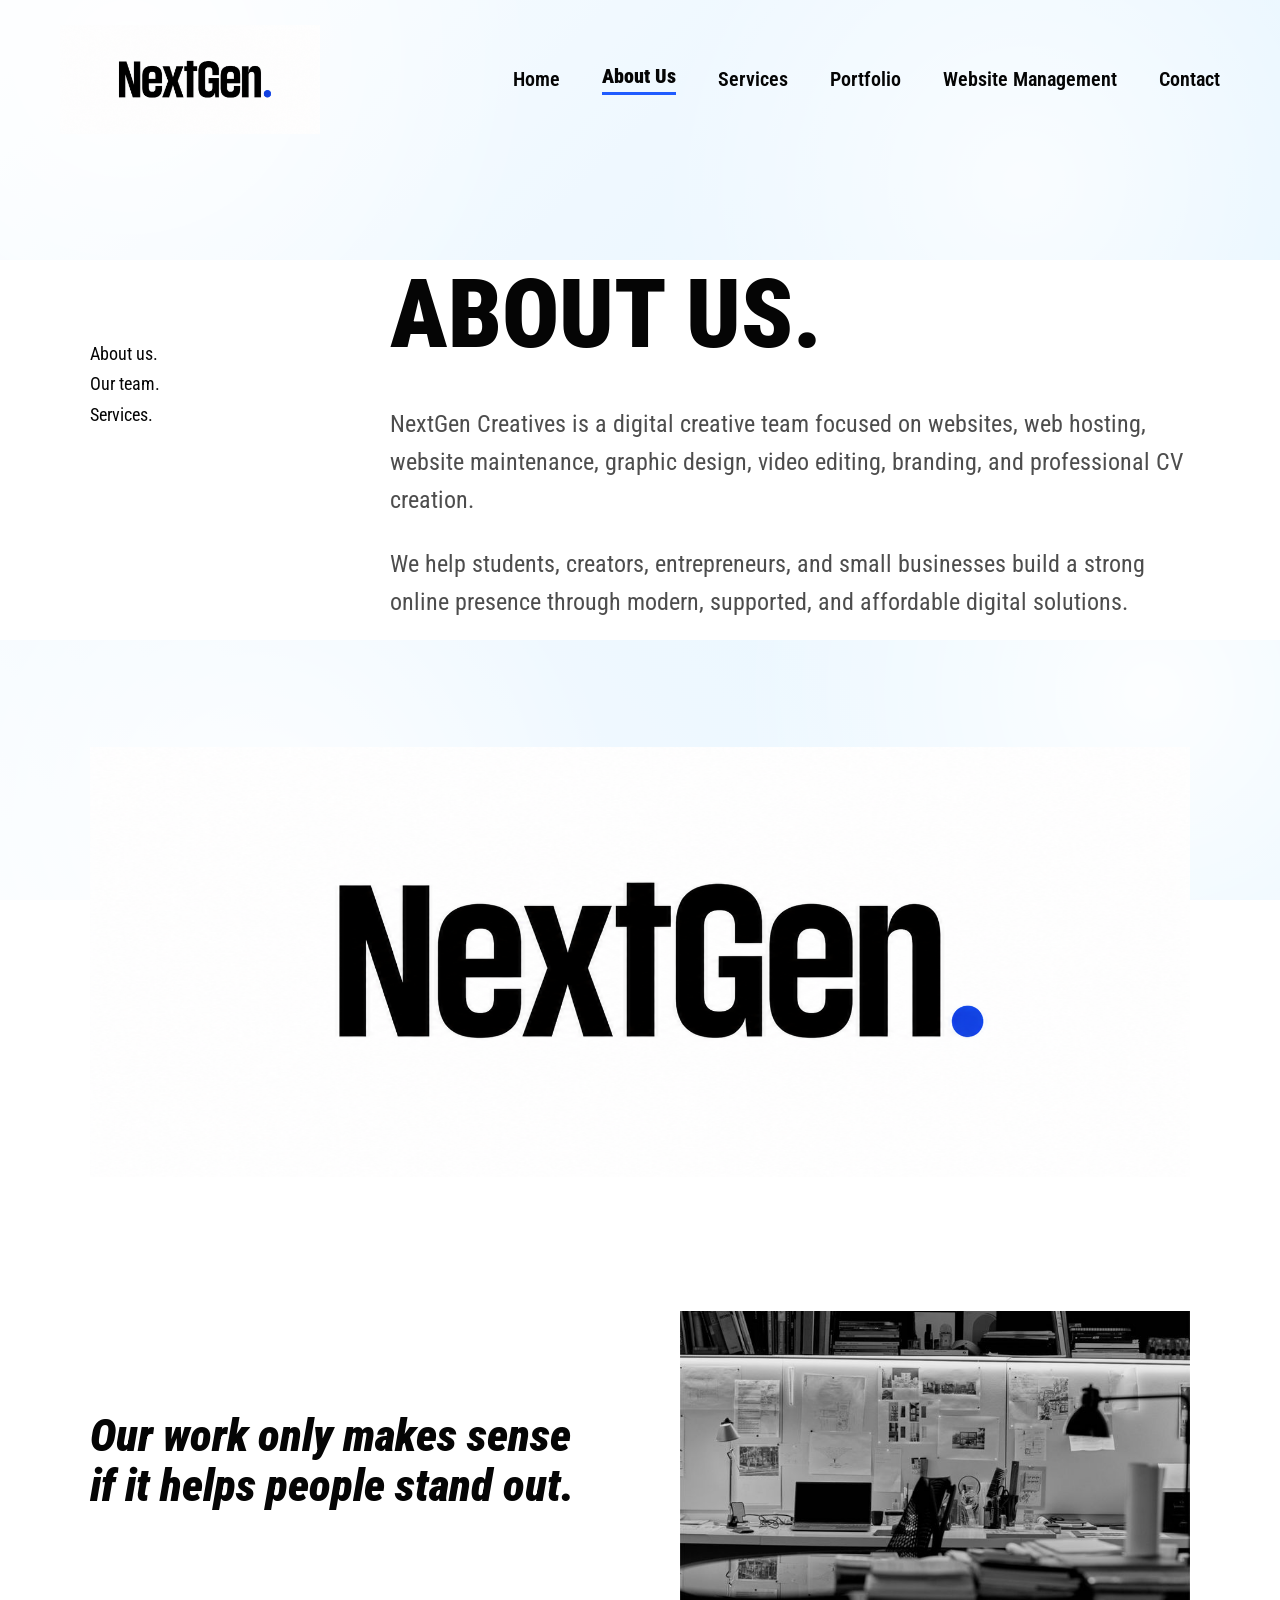
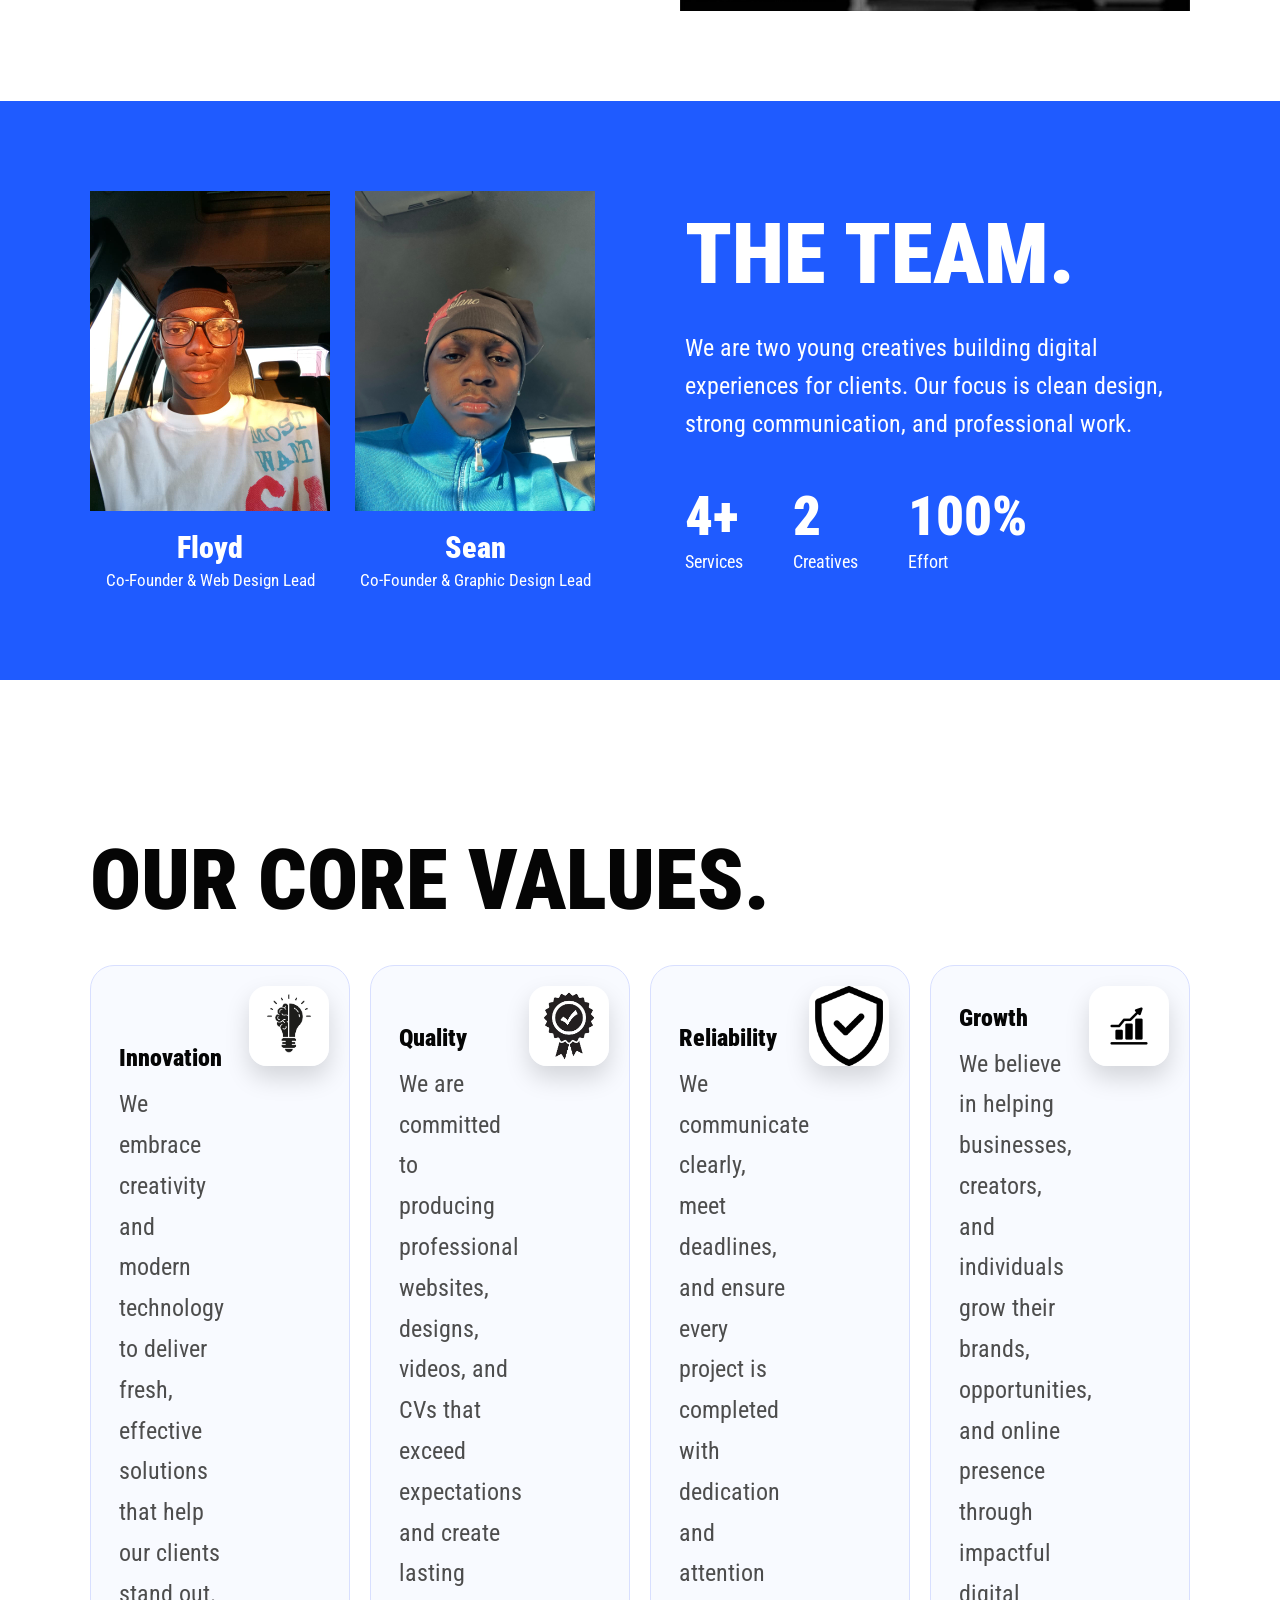
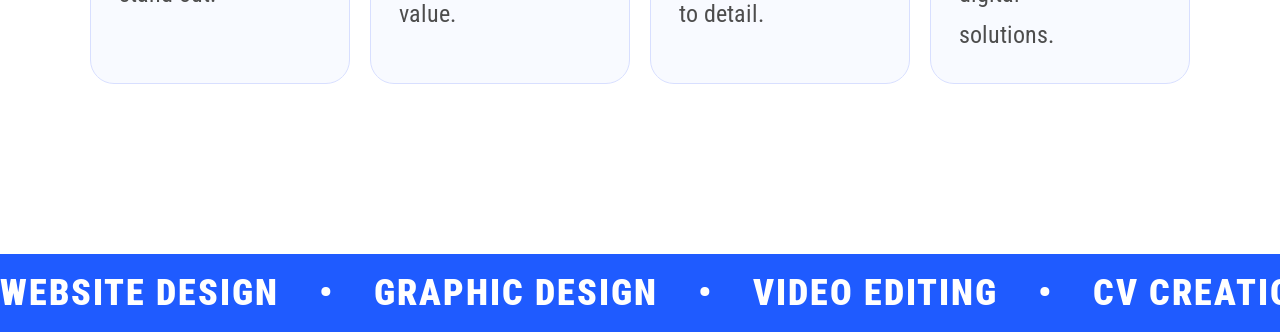
==== About Us.html @ 5a505e47 "chore: dedupe HTML/CSS cleanup" ====
﻿<!DOCTYPE html>
<html lang="en">
<head>
    <title>About Us - NextGen Creatives</title>
    <link rel="stylesheet" href="Style.css">

    <meta charset="UTF-8">
    <meta name="viewport" content="width=device-width, initial-scale=1.0">

    <link rel="preconnect" href="https://fonts.googleapis.com">
    <link rel="preconnect" href="https://fonts.gstatic.com" crossorigin>
    <link href="https://fonts.googleapis.com/css2?family=Roboto+Condensed:wght@100..900&display=swap" rel="stylesheet">
    <!-- Google tag (gtag.js) -->
<script async src="https://www.googletagmanager.com/gtag/js?id=G-ZVE3HM8TDV"></script>
<script>
  window.dataLayer = window.dataLayer || [];
  function gtag(){dataLayer.push(arguments);}
  gtag('js', new Date());

  gtag('config', 'G-ZVE3HM8TDV');
</script>
</head>

<body>

<header>
    <img src="Assets/Gen.png" alt="NextGen Creatives Logo" class="logo">

    <nav>
        <a href="index.html">Home</a>
        <a href="About Us.html" class="active">About Us</a>
        <a href="Services.html">Services</a>
        <a href="Portfolio.html">Portfolio</a>
        <a href="Website Management.html">Website Management</a>
        <a href="Contact Page.html">Contact</a>
    </nav>
</header>

<section class="about-layout">
    <aside class="about-menu">
        <p>About us.</p>
        <p>Our team.</p>
        <p>Services.</p>
    </aside>

    <div class="about-content">
        <h1>ABOUT US.</h1>

        <p>
            NextGen Creatives is a digital creative team focused on websites,
            web hosting, website maintenance, graphic design, video editing,
            branding, and professional CV creation.
        </p>

        <p>
            We help students, creators, entrepreneurs, and small businesses build
            a strong online presence through modern, supported, and affordable digital solutions.
        </p>
    </div>
</section>

<section class="wide-image">
    <img src="Assets/Gen.png" alt="Creative workspace">
</section>

<section class="quote-section">
    <div class="quote">
        <p>Our work only makes sense if it helps people stand out.</p>
    </div>

    <img src="Assets/PICTURE1.jpg" alt="Creative project">
</section>

<section class="team-section-new">
    <div class="team-images-new">
        <div class="member-card">
            <img src="Profile Img/floyd.jpeg" alt="Floyd">
            <h3>Floyd</h3>
            <p>Co-Founder & Web Design Lead</p>
        </div>

        <div class="member-card">
            <img src="Profile Img/sean.jpeg" alt="Sean">
            <h3>Sean</h3>
            <p>Co-Founder & Graphic Design Lead</p>
        </div>
    </div>

    <div class="team-content-new">
        <h2>THE TEAM.</h2>

        <p>
            We are two young creatives building digital experiences for clients.
            Our focus is clean design, strong communication, and professional work.
        </p>

        <div class="stats-new">
            <div>
                <h3>4+</h3>
                <p>Services</p>
            </div>

            <div>
                <h3>2</h3>
                <p>Creatives</p>
            </div>

            <div>
                <h3>100%</h3>
                <p>Effort</p>
            </div>
        </div>
    </div>
</section>

<section class="core-values-section">
    <h3>OUR CORE VALUES.</h3>
    <div class="core-values-grid">
        <div class="core-value-box">
            <img src="Assets/pic1.jpg" alt="Innovation icon">
            <h4>Innovation</h4>
            <p>We embrace creativity and modern technology to deliver fresh, effective solutions that help our clients stand out.</p>
        </div>
        <div class="core-value-box">
            <img src="Assets/pic2.jpg" alt="Quality icon">
            <h4>Quality</h4>
            <p>We are committed to producing professional websites, designs, videos, and CVs that exceed expectations and create lasting value.</p>
        </div>
        <div class="core-value-box">
            <img src="Assets/pic3.jpg" alt="Reliability icon">
            <h4>Reliability</h4>
            <p>We communicate clearly, meet deadlines, and ensure every project is completed with dedication and attention to detail.</p>
        </div>
        <div class="core-value-box">
            <img src="Assets/pic4.jpg" alt="Growth icon">
            <h4>Growth</h4>
            <p>We believe in helping businesses, creators, and individuals grow their brands, opportunities, and online presence through impactful digital solutions.</p>
        </div>
    </div>
</section>

<div class="service-banner">
    <div class="service-track">
        <span>WEBSITE DESIGN</span><span>•</span>
        <span>GRAPHIC DESIGN</span><span>•</span>
        <span>VIDEO EDITING</span><span>•</span>
        <span>CV CREATION</span><span>•</span>
        <span>LOGO DESIGN</span><span>•</span>
        <span>SOCIAL MEDIA POSTS</span><span>•</span>
    </div>
</div>

</body>
</html>
---- Style.css ----
html, body {
    width: 100%;
    overflow-x: hidden;
}

* {
    margin: 0;
    padding: 0;
    box-sizing: border-box;
}

:root {
    --bg: white;
    --text: #050505;
    --accent: #1F5BFF;
    --accent-dark: #1746D6;
    --surface: #F8FAFF;
    --border: #D8DFFF;
    --muted: #4D4D4D;
}

body {
    font-family: "Roboto Condensed", sans-serif;
    background: var(--bg);
    color: var(--text);
    overflow-x: hidden;
    position: relative;
}
    /* Top and bottom decorative backgrounds for all pages.
       Place your images in the Assets/ folder as `bg-top.png` and `bg-bottom.png`.
       These are decorative only; they are disabled on small screens. */

    body::before,
    body::after {
        content: "";
        position: fixed;
        left: 0;
        right: 0;
        height: 260px;
        background-repeat: no-repeat;
        background-position: center;
        background-size: cover;
        pointer-events: none;
        z-index: -1;
        opacity: 0.98;
    }

    /* Use a high-res, free abstract background image hosted by Unsplash for crisp rendering.
       If you prefer a local image, tell me and I'll save it into `Assets/` instead. */
    body::before {
        top: 0;
        background-image: 
            radial-gradient(circle at 10% 20%, rgba(255,255,255,0.9) 0%, rgba(255,255,255,0.0) 35%),
            radial-gradient(circle at 80% 70%, rgba(255,255,255,0.85) 0%, rgba(200,230,255,0.6) 35%),
            linear-gradient(135deg, rgba(245,250,255,1) 0%, rgba(225,240,255,1) 50%, rgba(210,235,255,1) 100%);
        background-size: cover;
        background-blend-mode: screen;
        opacity: 0.98;
    }

    body::after {
        bottom: 0;
        background-image: 
            radial-gradient(circle at 10% 20%, rgba(255,255,255,0.9) 0%, rgba(255,255,255,0.0) 35%),
            radial-gradient(circle at 80% 70%, rgba(255,255,255,0.85) 0%, rgba(200,230,255,0.6) 35%),
            linear-gradient(315deg, rgba(245,250,255,1) 0%, rgba(225,240,255,1) 50%, rgba(210,235,255,1) 100%);
        background-size: cover;
        background-blend-mode: screen;
        transform: scaleX(-1);
        opacity: 0.98;
    }

    @media (max-width: 720px) {
        body::before,
        body::after { display: none; }
    }

header {
    width: 100%;
    padding: 25px 60px;
    display: flex;
    align-items: center;
}

.logo {
    width: 260px;
    cursor: pointer;
    transition: transform 0.3s ease;
}

/* Ensure the header logo has no white background or box styling */
.logo {
    background: transparent !important;
    padding: 0 !important;
    border: none !important;
    box-shadow: none !important;
    display: inline-block;
}

.logo:hover {
    animation: bounce 0.8s ease;
}

@keyframes bounce {
    0% { transform: scale(1.1) translateY(0); }
    30% { transform: scale(1.1) translateY(-10px); }
    50% { transform: scale(1.1) translateY(0); }
    70% { transform: scale(1.1) translateY(-5px); }
    100% { transform: scale(1.1) translateY(0); }
}

nav {
    margin-left: auto;
    display: flex;
    align-items: center;
    gap: 42px;
}

nav a {
    text-decoration: none;
    color: var(--text);
    font-size: 20px;
    font-weight: 600;
    transition: 0.3s ease;
}

nav a:hover {
    color: var(--accent);
    transform: translateY(-4px);
}

nav a.active {
    font-weight: 900;
    border-bottom: 3px solid var(--accent);
    padding-bottom: 4px;
}

.hero {
    text-align: center;
    padding: 55px 40px 40px;
    overflow: hidden;
}

.intro {
    font-size: 58px;
    font-weight: 900;
    text-transform: uppercase;
    letter-spacing: 1px;
    margin-bottom: 30px;
}

.hero-title {
    font-size: 105px;
    font-weight: 900;
    line-height: 0.9;
    margin-top: 30px;
}

.hero-title span {
    display: inline-block;
    color: black;
    cursor: pointer;
    transition: 0.4s ease;
}

.hero-title span:hover {
    color: transparent;
    -webkit-text-stroke: 2px var(--accent);
    transform: translateY(-10px);
}

.hero-text {
    max-width: 900px;
    margin: 25px auto 35px;
    font-size: 26px;
    line-height: 1.5;
    text-align: center;
}

.image-slider {
    width: 100%;
    overflow: hidden;
    margin: 35px 0;
}

.image-track {
    display: flex;
    gap: 25px;
    width: max-content;
    animation: scrollImages 35s linear infinite;
}

.image-track img {
    width: 380px;
    height: 220px;
    object-fit: cover;
    border-radius: 12px;
    flex-shrink: 0;
}

@keyframes scrollImages {
    from { transform: translateX(0); }
    to { transform: translateX(calc(-405px * 5)); }
}

.buttons {
    display: flex;
    justify-content: center;
    gap: 15px;
}

.btn {
    padding: 18px 34px;
    text-decoration: none;
    border: 2px solid var(--accent);
    font-size: 20px;
    font-weight: 700;
    transition: 0.3s ease;
    border-radius: 14px;
}

.btn.black {
    background: var(--accent);
    color: white;
    border-color: var(--accent);
}

.btn.white {
    background: white;
    color: black;
    border-color: var(--accent);
}

.btn:hover {
    transform: translateY(-5px);
}

.page-section {
    max-width: 1200px;
    margin: 0 auto;
    padding: 100px 20px;
}

.page-card {
    border: 1px solid var(--border);
    background: var(--surface);
    padding: 30px;
    border-radius: 18px;
    margin-top: 25px;
    transition: 0.3s ease;
}

.page-card:hover {
    background: var(--accent);
    color: white;
    transform: translateY(-5px);
}

.page-card h2 {
    font-size: 30px;
    margin-bottom: 15px;
}

.page-card p {
    font-size: 18px;
    line-height: 1.6;
}

.care-hero {
    max-width: 1200px;
    margin: 0 auto;
    padding: 100px 40px 40px;
    display: grid;
    grid-template-columns: 1.2fr 0.8fr;
    gap: 40px;
    align-items: center;
}

.care-hero-copy {
    text-align: left;
    max-width: 700px;
}

.hero-small-title {
    font-size: 16px;
    text-transform: uppercase;
    letter-spacing: 0.35em;
    color: var(--accent);
    font-weight: 900;
    margin-bottom: 16px;
}

.care-hero h1 {
    font-size: 68px;
    line-height: 1.05;
    margin-bottom: 28px;
}

.hero-text {
    max-width: 760px;
    font-size: 22px;
    line-height: 1.8;
}

.hero-actions {
    display: flex;
    gap: 22px;
    margin-top: 36px;
}

.care-hero-panel {
    background: linear-gradient(180deg, rgba(31,91,255,0.15), rgba(255,255,255,0.85));
    border: 1px solid rgba(31,91,255,0.2);
    border-radius: 30px;
    padding: 34px;
    box-shadow: 0 30px 80px rgba(31,91,255,0.08);
}

.domain-help-card {
    background: white;
    border-radius: 26px;
    padding: 40px 32px;
    max-width: 460px;
    box-shadow: 0 25px 60px rgba(31,91,255,0.08);
}

.domain-help-label {
    font-size: 14px;
    text-transform: uppercase;
    letter-spacing: 0.35em;
    color: var(--accent);
    font-weight: 900;
    margin-bottom: 16px;
}

.domain-help-card h3 {
    font-size: 28px;
    margin-bottom: 18px;
}

.domain-help-card p {
    font-size: 17px;
    line-height: 1.8;
    margin-bottom: 28px;
    color: var(--muted);
}

.pricing-note {
    margin-top: 28px;
    font-size: 16px;
    color: var(--muted);
    text-align: center;
}

.why-section,
.pricing-section {
    max-width: 1200px;
    margin: 0 auto;
    padding: 60px 40px;
}

.section-intro {
    text-align: center;
    margin-bottom: 40px;
}

.section-label {
    font-size: 18px;
    text-transform: uppercase;
    letter-spacing: 0.35em;
    color: var(--accent);
    font-weight: 900;
    margin-bottom: 18px;
}

.why-grid,
.pricing-grid {
    display: grid;
    grid-template-columns: repeat(3, minmax(0, 1fr));
    gap: 24px;
}

.why-card,
.plan-card {
    background: white;
    border: 1px solid rgba(31,91,255,0.14);
    border-radius: 28px;
    padding: 32px;
    box-shadow: 0 20px 50px rgba(31,91,255,0.06);
    transition: border-color 0.3s ease, transform 0.3s ease;
}

.why-card:hover,
.plan-card:hover,
.page-card:hover {
    border-color: var(--accent);
    transform: translateY(-8px);
}

.why-card h3,
.plan-card h3 {
    font-size: 26px;
    margin-bottom: 16px;
}

.why-icon {
    font-size: 40px;
    margin-bottom: 18px;
}

.why-card p,
.plan-card p,
.plan-card li {
    font-size: 17px;
    line-height: 1.8;
}

.plan-price {
    font-size: 42px;
    font-weight: 900;
    margin: 24px 0;
    color: var(--accent);
}

.plan-card ul {
    list-style: none;
    display: grid;
    gap: 12px;
    margin-bottom: 24px;
}

.plan-card li {
    position: relative;
    padding-left: 26px;
}

.plan-card li::before {
    content: '✔';
    position: absolute;
    left: 0;
    top: 0;
    color: var(--accent);
}

.plan-featured {
    background: linear-gradient(180deg, #1f5bff, #2a76ff);
    color: white;
    border-color: transparent;
    transform: translateY(-10px);
    min-height: 540px;
}

.plan-featured .plan-badge {
    display: inline-block;
    background: rgba(255,255,255,0.12);
    padding: 8px 16px;
    border-radius: 999px;
    font-size: 14px;
    margin-bottom: 18px;
    text-transform: uppercase;
    letter-spacing: 0.2em;
}

.plan-featured .plan-price {
    color: white;
}

.plan-featured .btn {
    background: white;
    color: #1f5bff;
    border-color: white;
}

.cta-card {
    text-align: center;
    padding: 32px 28px;
    background: linear-gradient(180deg, rgba(31,91,255,0.12), rgba(255,255,255,0.98));
    border: 1px solid rgba(31,91,255,0.18);
    border-radius: 28px;
}

.included-grid {
    display: grid;
    grid-template-columns: repeat(3, 1fr);
    gap: 24px;
    margin-top: 16px;
}

.included-card {
    background: white;
    border: 1px solid rgba(31,91,255,0.08);
    border-radius: 18px;
    padding: 28px;
    text-align: left;
    box-shadow: 0 18px 40px rgba(31,91,255,0.04);
}

.included-card h3 {
    font-size: 20px;
    margin-bottom: 10px;
    color: var(--accent-dark);
}

.perfect-for {
    text-align: left;
    margin-top: 16px;
}

.perfect-for ul {
    display: flex;
    gap: 18px;
    flex-wrap: wrap;
    list-style: none;
    padding: 0;
    margin: 12px 0 0 0;
}

.perfect-for li {
    background: #fff;
    border: 1px solid rgba(31,91,255,0.06);
    padding: 10px 14px;
    border-radius: 12px;
    font-weight: 700;
}

.testimonials-section {
    max-width: 1200px;
    margin: 0 auto;
    padding: 100px 20px;
}

.testimonial-card {
    background: white;
    border: 1px solid rgba(31,91,255,0.14);
    border-radius: 28px;
    padding: 40px 36px;
    text-align: center;
    box-shadow: 0 20px 60px rgba(31,91,255,0.08);
}

.testimonial-stars {
    font-size: 26px;
    margin: 18px 0;
}

.testimonial-quote {
    font-size: 20px;
    line-height: 1.8;
    color: var(--muted);
    margin-bottom: 18px;
}

.testimonial-author {
    font-size: 17px;
    font-weight: 700;
}

.final-cta-banner {
    max-width: 1200px;
    margin: 0 auto;
    padding: 60px 40px;
    background: var(--accent);
    border-radius: 32px;
    display: flex;
    align-items: center;
    justify-content: space-between;
    gap: 30px;
    color: white;
    margin-top: 40px;
}

.final-cta-banner h2 {
    font-size: 38px;
    margin-bottom: 16px;
}

.final-cta-banner p {
    font-size: 18px;
    line-height: 1.8;
    max-width: 700px;
}

.final-cta-banner .btn.black {
    background: white;
    color: var(--accent);
    border-color: white;
}

.final-cta-banner .btn.black:hover {
    background: white;
    opacity: 0.95;
}

.cta-card h2 {
    font-size: 34px;
    margin-bottom: 18px;
}

.cta-card p {
    font-size: 18px;
    color: var(--muted);
    line-height: 1.8;
    margin-bottom: 24px;
}

.cta-card .btn {
    padding: 16px 36px;
}

@media (max-width: 1000px) {
    .care-hero {
        grid-template-columns: 1fr;
        padding: 60px 24px 40px;
    }

    .care-hero h1 {
        font-size: 58px;
    }

    .why-grid,
    .pricing-grid {
        grid-template-columns: 1fr;
    }

    .page-section,
    .why-section,
    .pricing-section {
        padding: 40px 24px;
    }
}

@media (max-width: 640px) {
    .hero-actions {
        flex-direction: column;
        align-items: stretch;
    }

    .domain-search {
        flex-direction: column;
    }

    .domain-search button,
    .domain-search input {
        width: 100%;
    }
}

.about-layout {
    display: grid;
    grid-template-columns: 180px 1fr;
    gap: 120px;
    padding: 100px 90px 60px;
}

.about-menu {
    font-size: 18px;
    line-height: 1.7;
    padding-top: 80px;
}

.about-content h1 {
    font-size: 95px;
    font-weight: 900;
    margin-bottom: 35px;
}

.about-content p {
    max-width: 900px;
    font-size: 24px;
    line-height: 1.6;
    color: var(--muted);
    margin-bottom: 25px;
}

.wide-image {
    padding: 40px 90px;
}

.wide-image img {
    width: 100%;
    height: 430px;
    object-fit: cover;
}

.quote-section {
    display: grid;
    grid-template-columns: 1fr 1fr;
    gap: 80px;
    align-items: center;
    padding: 90px;
}

.quote p {
    font-size: 45px;
    font-weight: 900;
    line-height: 1.1;
    font-style: italic;
}

.quote-section img {
    width: 100%;
    height: 300px;
    object-fit: cover;
}

.team-section-new {
    display: grid;
    grid-template-columns: 1fr 1fr;
    gap: 90px;
    padding: 90px;
    align-items: center;
    background: var(--accent);
    color: white;
}

.team-images-new {
    display: grid;
    grid-template-columns: 1fr 1fr;
    gap: 25px;
}

.member-card {
    text-align: center;
}

.member-card img,
.team-placeholder {
    width: 100%;
    height: 320px;
    object-fit: cover;
    background: var(--surface);
}

.team-placeholder {
    display: flex;
    align-items: center;
    justify-content: center;
    background: var(--accent);
    color: white;
    font-size: 90px;
    font-weight: 900;
}

.member-card h3 {
    margin-top: 15px;
    font-size: 30px;
    font-weight: 900;
    color: white;
}

.member-card p {
    font-size: 17px;
    color: white;
    margin-top: 5px;
}

.team-content-new h2 {
    font-size: 85px;
    font-weight: 900;
    margin-bottom: 25px;
}

.team-content-new p {
    font-size: 24px;
    line-height: 1.6;
    color: white;
}

.stats-new {
    display: flex;
    gap: 50px;
    margin-top: 40px;
}

.stats-new h3 {
    font-size: 55px;
    font-weight: 900;
    color: white;
}

.stats-new p {
    font-size: 18px;
    color: white;
}

.core-values-section {
    padding: 90px;
    margin-top: 60px;
}

.core-values-section h3 {
    font-size: 85px;
    font-weight: 900;
    margin-bottom: 35px;
}

.core-values-grid {
    display: grid;
    grid-template-columns: repeat(4, minmax(0, 1fr));
    gap: 20px;
}

.core-value-box {
    position: relative;
    background: var(--surface);
    border: 1px solid var(--border);
    border-radius: 24px;
    padding: 38px 120px 28px 28px;
    min-height: 260px;
    display: flex;
    flex-direction: column;
    justify-content: center;
    overflow: hidden;
    transition: transform 0.3s ease, box-shadow 0.3s ease, border-color 0.3s ease;
}

.core-value-box:hover {
    transform: translateY(-10px) scale(1.02);
    box-shadow: 0 25px 50px rgba(0,0,0,0.15);
    border-color: var(--accent);
}

.core-value-box img {
    position: absolute;
    top: 20px;
    right: 20px;
    width: 80px;
    height: 80px;
    object-fit: cover;
    border-radius: 18px;
    box-shadow: 0 12px 24px rgba(0,0,0,0.15);
}

.core-value-box h4 {
    font-size: 24px;
    margin-bottom: 12px;
    font-weight: 900;
}

.core-value-box p {
    font-size: 24px;
    line-height: 1.7;
    color: var(--muted);
}

.app-logos {
    padding: 40px 0 60px;
    overflow: hidden;
}

.logo-slider {
    width: 100%;
    overflow: hidden;
}

.slider-track {
    display: flex;
    gap: 25px;
    width: max-content;
    animation: appScroll 30s linear infinite;
}

.slider-track img {
    width: 120px;
    height: 120px;
    object-fit: contain;
    background: transparent;
    border: none;
    box-shadow: none;
    border-radius: 0;
    transition: transform 0.3s ease;
}

.slider-track img:hover {
    transform: scale(1.1);
}

@keyframes appScroll {
    from { transform: translateX(0); }
    to { transform: translateX(-50%); }
}

.services-alternate {
    max-width: 1200px;
    margin: 0 auto;
    padding: 60px;
}

.service-item {
    margin-bottom: 80px;
}

.service-inner {
    display: grid;
    grid-template-columns: 420px 1fr;
    gap: 45px;
    align-items: center;
}

.service-item.right .service-inner {
    grid-template-columns: 1fr 420px;
}

.service-copy {
    background: var(--surface);
    border-radius: 28px;
    padding: 35px;
}

.service-copy h2 {
    font-size: 42px;
    font-weight: 900;
    margin-bottom: 18px;
}

.service-copy p {
    font-size: 20px;
    line-height: 1.7;
    color: var(--muted);
}

.service-list {
    margin: 20px 0 0 25px;
}

.service-list li {
    font-size: 18px;
    line-height: 1.7;
}

.service-image {
    overflow: hidden;
    border-radius: 30px;
}

.service-image img {
    width: 100%;
    height: 420px;
    object-fit: cover;
    display: block;
}

.portfolio-showcase {
    width: 94%;
    max-width: 1600px;
    margin: 0 auto;
    padding: 60px 0;
}

.portfolio-item {
    display: grid;
    grid-template-columns: 68% 32%;
    gap: 55px;
    align-items: flex-start;
    margin-bottom: 110px;
}

.portfolio-item.reverse {
    grid-template-columns: 32% 68%;
}

.portfolio-media video,
.portfolio-media img {
    width: 100%;
    display: block;
    object-fit: cover;
}

.portfolio-media video {
    aspect-ratio: 16 / 9;
}

.portfolio-media img {
    height: 420px;
}

.portfolio-copy h2 {
    font-size: 50px;
    font-weight: 900;
    line-height: 1;
    margin-bottom: 26px;
}

.portfolio-copy p {
    font-size: 22px;
    line-height: 1.7;
    color: var(--text);
    margin-bottom: 26px;
}

.portfolio-copy ul {
    margin-left: 24px;
}

.portfolio-copy li {
    font-size: 21px;
    line-height: 1.6;
    margin-bottom: 8px;
}

.cv-holder {
    display: flex;
    justify-content: center;
}

.cv-a4 {
    width: auto !important;
    height: 700px !important;
    aspect-ratio: 1 / 1.414;
    object-fit: contain !important;
    box-shadow: 0 20px 45px rgba(0,0,0,0.12);
    background: white;
}

.contact-grid {
    display: grid;
    grid-template-columns: 1fr 1fr;
    gap: 35px;
}

.contact-panel,
.contact-form {
    background: var(--surface);
    border: 1px solid var(--border);
    border-radius: 24px;
    padding: 35px;
}

.contact-panel h2,
.contact-form h2 {
    font-size: 32px;
    margin-bottom: 22px;
}

.contact-panel p {
    font-size: 18px;
    line-height: 1.8;
    color: var(--muted);
}

.form-group {
    display: flex;
    flex-direction: column;
    gap: 10px;
    margin-bottom: 22px;
}

.form-group label {
    font-size: 16px;
    font-weight: 700;
}

.form-control {
    width: 100%;
    padding: 16px 18px;
    border: 1px solid var(--border);
    border-radius: 14px;
    font-size: 16px;
}

.submit-btn {
    background: var(--accent);
    color: white;
    border: none;
    border-radius: 14px;
    padding: 18px 28px;
    font-size: 18px;
    font-weight: 700;
    cursor: pointer;
}

#form-status {
    margin-top: 15px;
    font-size: 17px;
    font-weight: 700;
}

.service-banner {
    width: 100%;
    background: var(--accent);
    overflow: hidden;
    margin-top: 80px;
    padding: 18px 0;
}

.service-track {
    display: flex;
    width: max-content;
    gap: 40px;
    animation: serviceScroll 20s linear infinite;
}

.service-track span {
    color: white;
    font-size: 36px;
    font-weight: 900;
    letter-spacing: 2px;
    white-space: nowrap;
}

.care-plans-section {
    max-width: 1200px;
    margin: 80px auto 40px;
    padding: 60px 40px;
    background: linear-gradient(180deg, rgba(31,91,255,0.08) 0%, rgba(248,250,255,0.95) 100%);
    border: 1px solid rgba(31,91,255,0.18);
    border-radius: 36px;
}

.care-plans-intro {
    text-align: center;
    margin-bottom: 45px;
}

.care-plans-intro .section-label {
    text-transform: uppercase;
    letter-spacing: 0.25em;
    color: var(--accent-dark);
    font-weight: 900;
    margin-bottom: 14px;
    display: inline-block;
}

.care-plans-intro h2 {
    font-size: 56px;
    font-weight: 900;
    line-height: 1.05;
    margin-bottom: 18px;
}

.care-plans-intro .section-copy {
    max-width: 820px;
    margin: 0 auto;
    font-size: 20px;
    line-height: 1.75;
    color: var(--muted);
}

.hosting-grid {
    display: grid;
    grid-template-columns: repeat(3, minmax(0, 1fr));
    gap: 24px;
    margin-bottom: 40px;
}

.hosting-card {
    position: relative;
    background: white;
    border: 1px solid rgba(31,91,255,0.15);
    border-radius: 28px;
    padding: 38px 30px 32px;
    box-shadow: 0 22px 60px rgba(31,91,255,0.08);
    transition: transform 0.3s ease, box-shadow 0.3s ease, border-color 0.3s ease;
}

.hosting-card:hover {
    transform: translateY(-8px);
    box-shadow: 0 32px 70px rgba(31,91,255,0.12);
    border-color: rgba(31,91,255,0.35);
}

.card-ribbon {
    position: absolute;
    top: 20px;
    right: -2px;
    background: var(--accent-dark);
    color: white;
    padding: 10px 20px;
    border-radius: 0 0 0 16px;
    font-size: 14px;
    font-weight: 700;
    letter-spacing: 0.5px;
}

.hosting-card h3 {
    font-size: 36px;
    font-weight: 900;
    margin-bottom: 12px;
}

.plan-price {
    font-size: 38px;
    font-weight: 900;
    color: var(--accent);
    margin-bottom: 18px;
}

.plan-copy {
    font-size: 18px;
    line-height: 1.8;
    color: var(--muted);
    margin-bottom: 24px;
}

.hosting-card ul {
    list-style: none;
    display: grid;
    gap: 14px;
    margin-bottom: 28px;
}

.hosting-card li {
    font-size: 17px;
    line-height: 1.7;
    color: var(--text);
}

.hosting-card li::before {
    content: '✔';
    color: var(--accent);
    margin-right: 10px;
}

.care-addons {
    text-align: center;
    padding: 30px 24px;
    border-radius: 24px;
    background: rgba(31,91,255,0.05);
    border: 1px solid rgba(31,91,255,0.12);
}

.care-addons h4 {
    font-size: 30px;
    font-weight: 900;
    margin-bottom: 18px;
}

.cta-card {
    text-align: center;
    padding: 32px 28px;
    background: linear-gradient(180deg, rgba(31,91,255,0.1), rgba(255,255,255,0.96));
    border: 1px solid rgba(31,91,255,0.18);
    border-radius: 28px;
}

.cta-card h2 {
    font-size: 32px;
    margin-bottom: 18px;
}

.cta-card p {
    font-size: 18px;
    color: var(--muted);
    line-height: 1.8;
    margin-bottom: 24px;
}

.cta-card .btn {
    padding: 16px 36px;
}

.care-addons p {
    font-size: 18px;
    color: var(--muted);
    line-height: 1.8;
    margin-bottom: 22px;
}

.care-plan-cta {
    display: inline-block;
    margin-top: 0;
    padding: 16px 32px;
    border-radius: 14px;
}

.business-card {
    background: linear-gradient(180deg, rgba(31,91,255,0.12), rgba(255,255,255,0.98));
    border-color: rgba(31,91,255,0.28);
}

.premium-card {
    background: linear-gradient(180deg, rgba(31,91,255,0.18), rgba(248,250,255,1));
    border-color: rgba(31,91,255,0.32);
}

/* Comparison Table Styles */
.comparison-table-section {
    max-width: 1000px;
    margin: 60px auto 40px;
    padding: 40px;
}

.comparison-table-section h3 {
    font-size: 32px;
    font-weight: 900;
    margin-bottom: 32px;
    text-align: center;
}

.comparison-table {
    width: 100%;
    border-collapse: collapse;
    background: white;
    border: 1px solid rgba(31,91,255,0.15);
    border-radius: 16px;
    overflow: hidden;
    box-shadow: 0 10px 30px rgba(31,91,255,0.08);
}

.comparison-table thead {
    background: linear-gradient(90deg, rgba(31,91,255,0.08), rgba(31,91,255,0.05));
    border-bottom: 2px solid rgba(31,91,255,0.15);
}

.comparison-table th {
    padding: 20px 24px;
    text-align: left;
    font-size: 18px;
    font-weight: 900;
    color: var(--accent-dark);
}

.comparison-table td {
    padding: 18px 24px;
    border-bottom: 1px solid rgba(31,91,255,0.1);
    font-size: 16px;
}

.comparison-table tbody tr:last-child td {
    border-bottom: none;
}

.comparison-table tbody tr:hover {
    background: rgba(31,91,255,0.03);
}

/* Trust Section Styles */
.trust-section {
    max-width: 1200px;
    margin: 80px auto 0;
    padding: 60px 40px;
}

.trust-section .section-intro {
    margin-bottom: 50px;
}

.trust-grid {
    display: grid;
    grid-template-columns: repeat(auto-fit, minmax(280px, 1fr));
    gap: 28px;
}

.trust-card {
    background: var(--surface);
    border: 1px solid rgba(31,91,255,0.12);
    border-radius: 20px;
    padding: 32px 28px;
    transition: transform 0.3s ease, box-shadow 0.3s ease, border-color 0.3s ease;
}

.trust-card:hover {
    transform: translateY(-8px);
    box-shadow: 0 20px 50px rgba(31,91,255,0.1);
    border-color: rgba(31,91,255,0.25);
}

.trust-card h3 {
    font-size: 20px;
    font-weight: 900;
    margin-bottom: 14px;
    color: var(--text);
}

.trust-card p {
    font-size: 16px;
    line-height: 1.7;
    color: var(--muted);
}

/* CTA Buttons Container */
.final-cta-banner .cta-buttons {
    display: flex;
    gap: 16px;
    align-items: center;
}

.final-cta-banner .cta-buttons .btn {
    padding: 16px 32px;
    font-size: 16px;
}

@media (max-width: 768px) {
    .hero,
    .page-section,
    .pricing-section,
    .included-section,
    .cta-section {
        width: 100%;
        max-width: 100%;
        overflow-x: hidden;
        padding-left: 20px;
        padding-right: 20px;
    }

    .pricing-cards,
    .included-grid,
    .perfect-grid {
        display: flex;
        flex-direction: column;
        width: 100%;
    }

    .pricing-card,
    .included-card,
    .perfect-card {
        width: 100%;
        max-width: 100%;
    }

    img {
        max-width: 100%;
        height: auto;
    }
}

@media (max-width: 900px) {
    .hosting-grid {
        grid-template-columns: 1fr;
    }

    .hosting-card {
        padding: 30px 22px;
    }

    .hosting-card h3 {
        font-size: 32px;
    }

    .plan-price {
        font-size: 32px;
    }
}

.care-addons h4 {
    font-size: 30px;
    font-weight: 900;
    margin-bottom: 18px;
}

.care-addons p {
    font-size: 18px;
    color: var(--muted);
    line-height: 1.8;
    margin-bottom: 12px;
}

.care-plan-cta {
    display: inline-block;
    margin-top: 24px;
    padding: 16px 32px;
    border-radius: 14px;
}

@keyframes serviceScroll {
    from { transform: translateX(0); }
    to { transform: translateX(-50%); }
}

@media (max-width: 900px) {
    header {
        padding: 20px;
        flex-direction: column;
        gap: 20px;
        text-align: center;
    }

    .logo {
        width: 190px;
    }

    nav {
        margin-left: 0;
        flex-wrap: wrap;
        justify-content: center;
        gap: 18px;
    }

    nav a {
        font-size: 16px;
    }

    .hero {
        padding: 35px 20px;
    }

    .intro {
        font-size: 42px;
        line-height: 1;
    }

    .hero-title {
        font-size: 55px;
        line-height: 0.95;
    }

    .hero-text {
        font-size: 20px;
        max-width: 100%;
    }

    .image-track img {
        width: 260px;
        height: 150px;
    }

    .buttons {
        flex-direction: column;
        align-items: center;
    }

    .btn {
        width: 90%;
        text-align: center;
        font-size: 18px;
    }

    .page-section,
    .services-alternate,
    .portfolio-showcase,
    .core-values-section {
        width: 100%;
        padding: 35px 20px;
    }

    .about-layout,
    .quote-section,
    .team-section-new,
    .contact-grid,
    .service-inner,
    .service-item.right .service-inner,
    .portfolio-item,
    .portfolio-item.reverse {
        grid-template-columns: 1fr;
        gap: 35px;
    }

    .about-layout,
    .quote-section,
    .team-section-new,
    .wide-image {
        padding: 35px 20px;
    }

    .about-menu {
        padding-top: 0;
    }

    .about-content h1,
    .team-content-new h2 {
        font-size: 55px;
    }

    .about-content p,
    .team-content-new p,
    .quote p {
        font-size: 20px;
    }

    .wide-image img {
        height: 260px;
    }

    .team-images-new {
        grid-template-columns: 1fr;
    }

    .core-values-grid {
        grid-template-columns: 1fr;
    }

    .service-copy {
        padding: 25px;
    }

    .service-copy h2,
    .portfolio-copy h2 {
        font-size: 36px;
    }

    .service-copy p,
    .service-list li,
    .portfolio-copy p,
    .portfolio-copy li {
        font-size: 18px;
    }

    .service-image img,
    .portfolio-media img,
    .portfolio-media video {
        width: 100%;
        height: auto;
        aspect-ratio: 16 / 9;
        object-fit: cover;
    }

    .cv-a4 {
        width: 90% !important;
        height: auto !important;
        aspect-ratio: 1 / 1.414;
        object-fit: contain !important;
    }

    .contact-panel,
    .contact-form {
        padding: 25px;
    }

    .service-track span {
        font-size: 24px;
    }

    .care-plans-section {
        padding: 40px 20px;
        margin: 60px auto 30px;
    }

    .care-plans-intro h2 {
        font-size: 40px;
    }

    .care-plans-intro .section-copy,
    .care-addons p {
        font-size: 16px;
    }

    .care-plans-grid {
        grid-template-columns: 1fr;
    }

    .care-plan-card {
        padding: 24px 22px;
    }

    .care-addons {
        padding: 22px 16px;
    }

    .comparison-table-section {
        padding: 24px 16px;
        margin: 40px auto 24px;
    }

    .comparison-table-section h3 {
        font-size: 24px;
        margin-bottom: 24px;
    }

    .comparison-table {
        font-size: 14px;
    }

    .comparison-table th,
    .comparison-table td {
        padding: 14px 12px;
        font-size: 14px;
    }

    .trust-section {
        padding: 40px 20px;
        margin: 60px auto 0;
    }

    .trust-grid {
        grid-template-columns: 1fr;
        gap: 20px;
    }

    .trust-card {
        padding: 24px 20px;
    }

    .trust-card h3 {
        font-size: 18px;
    }

    .trust-card p {
        font-size: 15px;
    }

    .final-cta-banner {
        flex-direction: column;
        text-align: center;
        padding: 40px 20px;
    }

    .final-cta-banner h2 {
        font-size: 28px;
    }

    .final-cta-banner p {
        font-size: 16px;
        max-width: 100%;
    }

    .final-cta-banner .cta-buttons {
        flex-direction: column;
        width: 100%;
    }

    .final-cta-banner .cta-buttons .btn {
        width: 100%;
    }
}
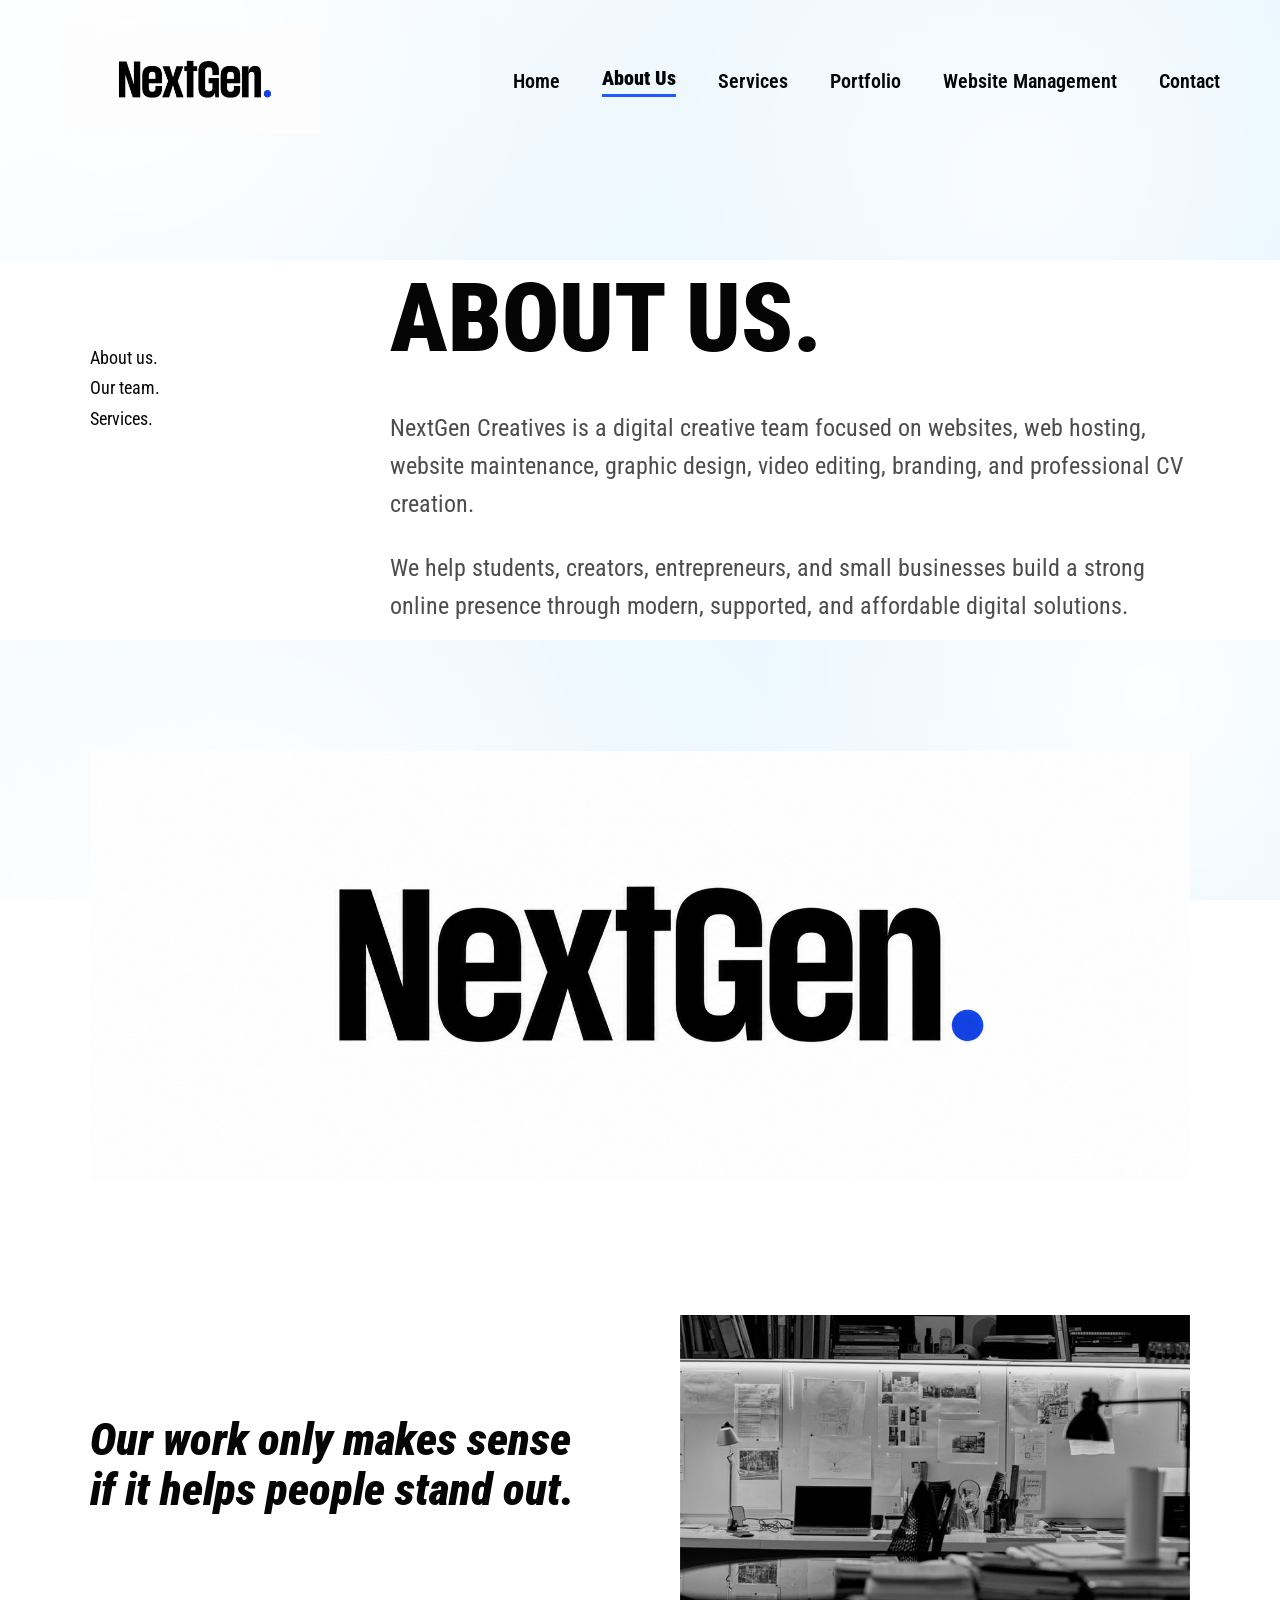
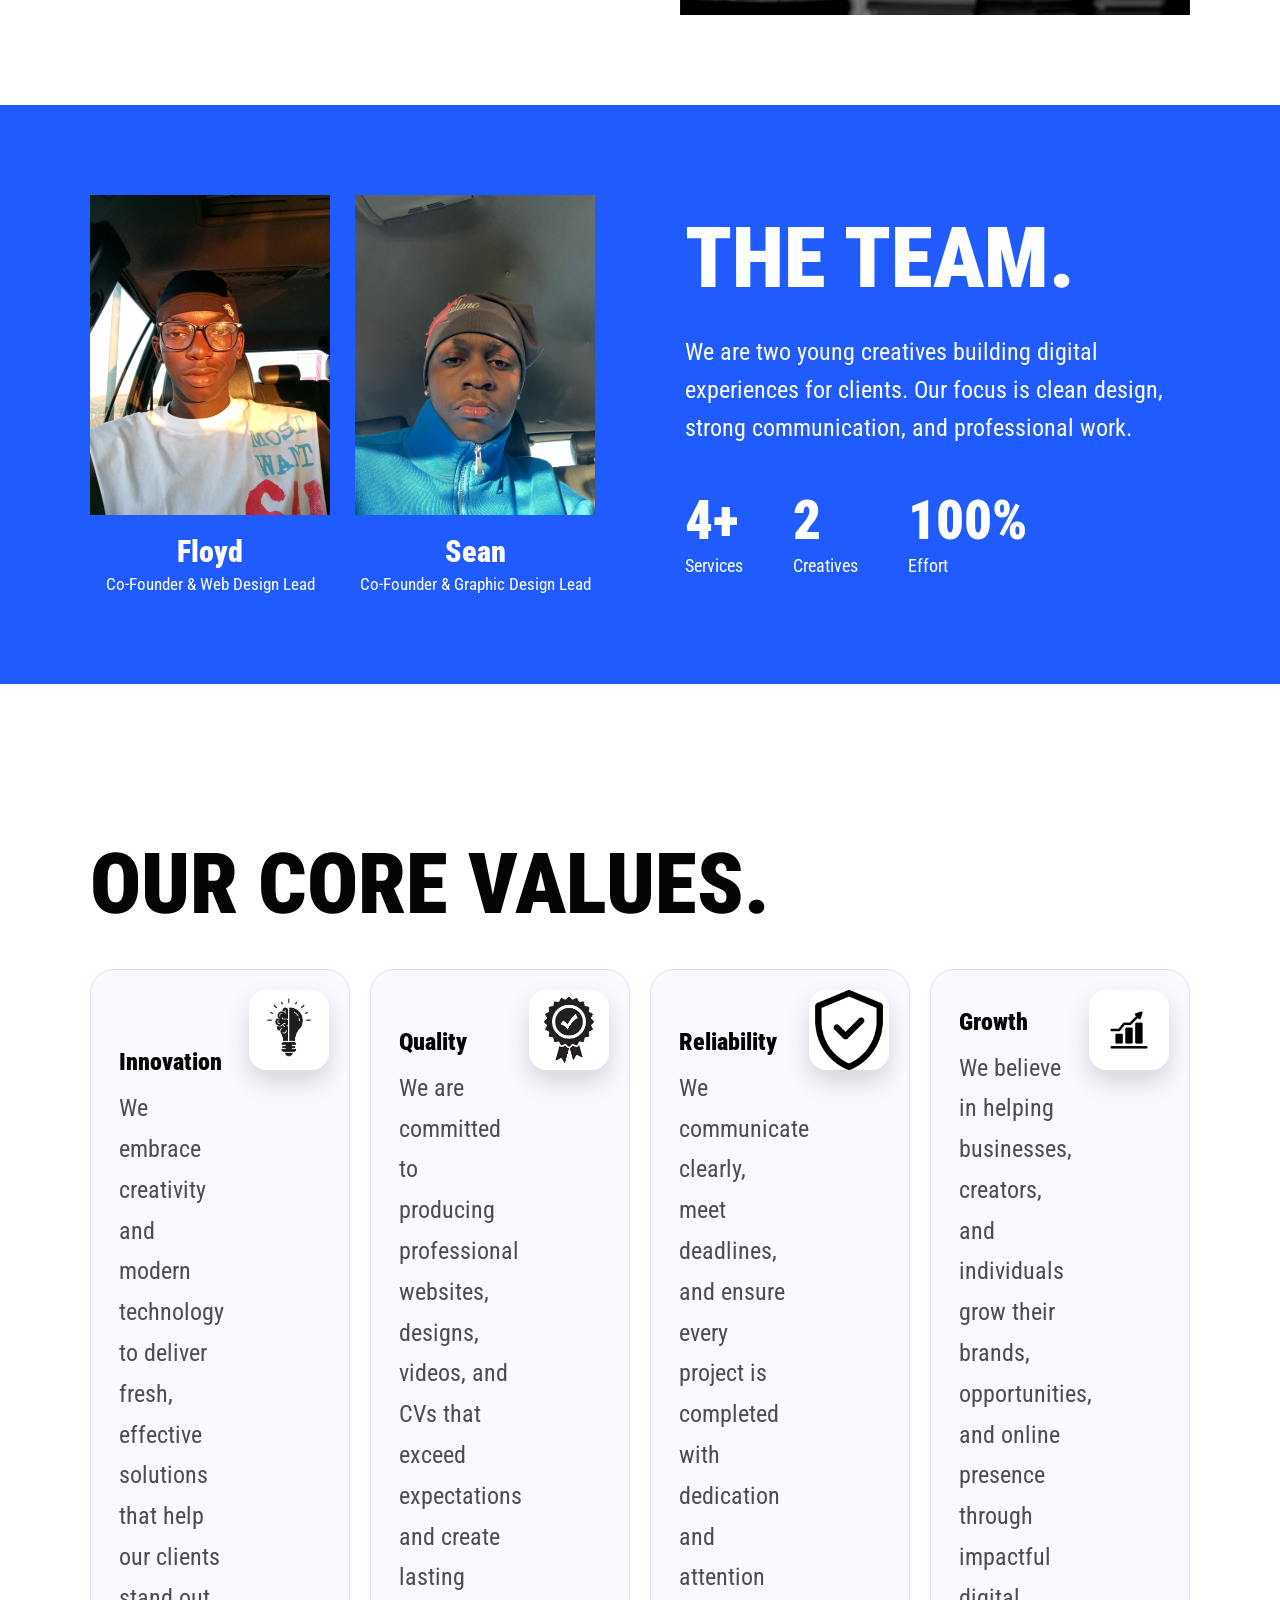
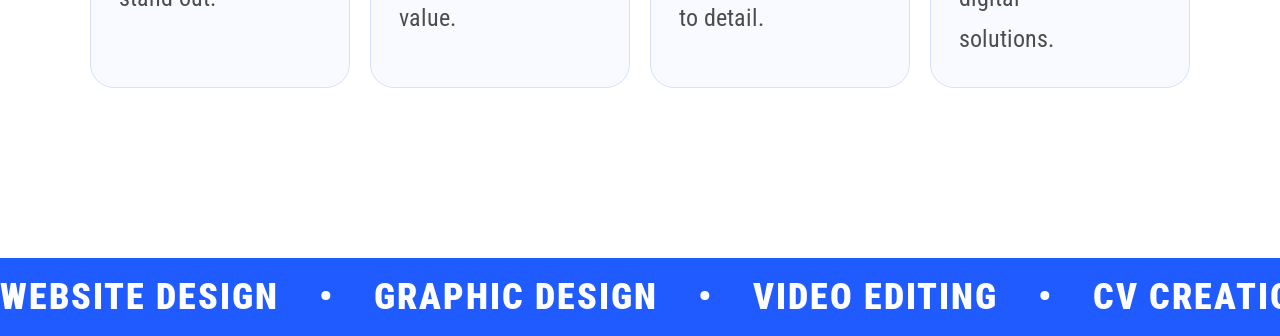
==== commit 8a1ea65f: "Update sitemap for custom domain" ====
--- a/About Us.html
+++ b/About Us.html
@@ -13,18 +13,17 @@
     <!-- Google tag (gtag.js) -->
 <script async src="https://www.googletagmanager.com/gtag/js?id=G-ZVE3HM8TDV"></script>
 <script>
-  window.dataLayer = window.dataLayer || [];
-  function gtag(){dataLayer.push(arguments);}
-  gtag('js', new Date());
-
-  gtag('config', 'G-ZVE3HM8TDV');
+window.dataLayer = window.dataLayer || [];
+function gtag(){dataLayer.push(arguments);}
+gtag('js', new Date());
+gtag('config', 'G-ZVE3HM8TDV');
 </script>
 </head>
 
 <body>
 
 <header>
-    <img src="Assets/Gen.png" alt="NextGen Creatives Logo" class="logo">
+    <a href="index.html" class="logo-link"><img src="Assets/Gen.png" alt="NextGen Creatives Logo" class="logo"></a>
 
     <nav>
         <a href="index.html">Home</a>
@@ -150,5 +149,6 @@
     </div>
 </div>
 
+<script src="script.js"></script>
 </body>
 </html>
--- a/Style.css
+++ b/Style.css
@@ -25,6 +25,12 @@
     color: var(--text);
     overflow-x: hidden;
     position: relative;
+    opacity: 1;
+    transition: opacity 0.45s ease;
+}
+
+body.fade-out {
+    opacity: 0;
 }
     /* Top and bottom decorative backgrounds for all pages.
        Place your images in the Assets/ folder as `bg-top.png` and `bg-bottom.png`.
@@ -82,10 +88,18 @@
     align-items: center;
 }
 
+.logo-link {
+    display: inline-block;
+}
+
 .logo {
     width: 260px;
     cursor: pointer;
     transition: transform 0.3s ease;
+}
+
+.logo-link:hover .logo {
+    transform: scale(1.02);
 }
 
 /* Ensure the header logo has no white background or box styling */
@@ -200,7 +214,7 @@
 
 @keyframes scrollImages {
     from { transform: translateX(0); }
-    to { transform: translateX(calc(-405px * 5)); }
+    to { transform: translateX(-2000px); }
 }
 
 .buttons {
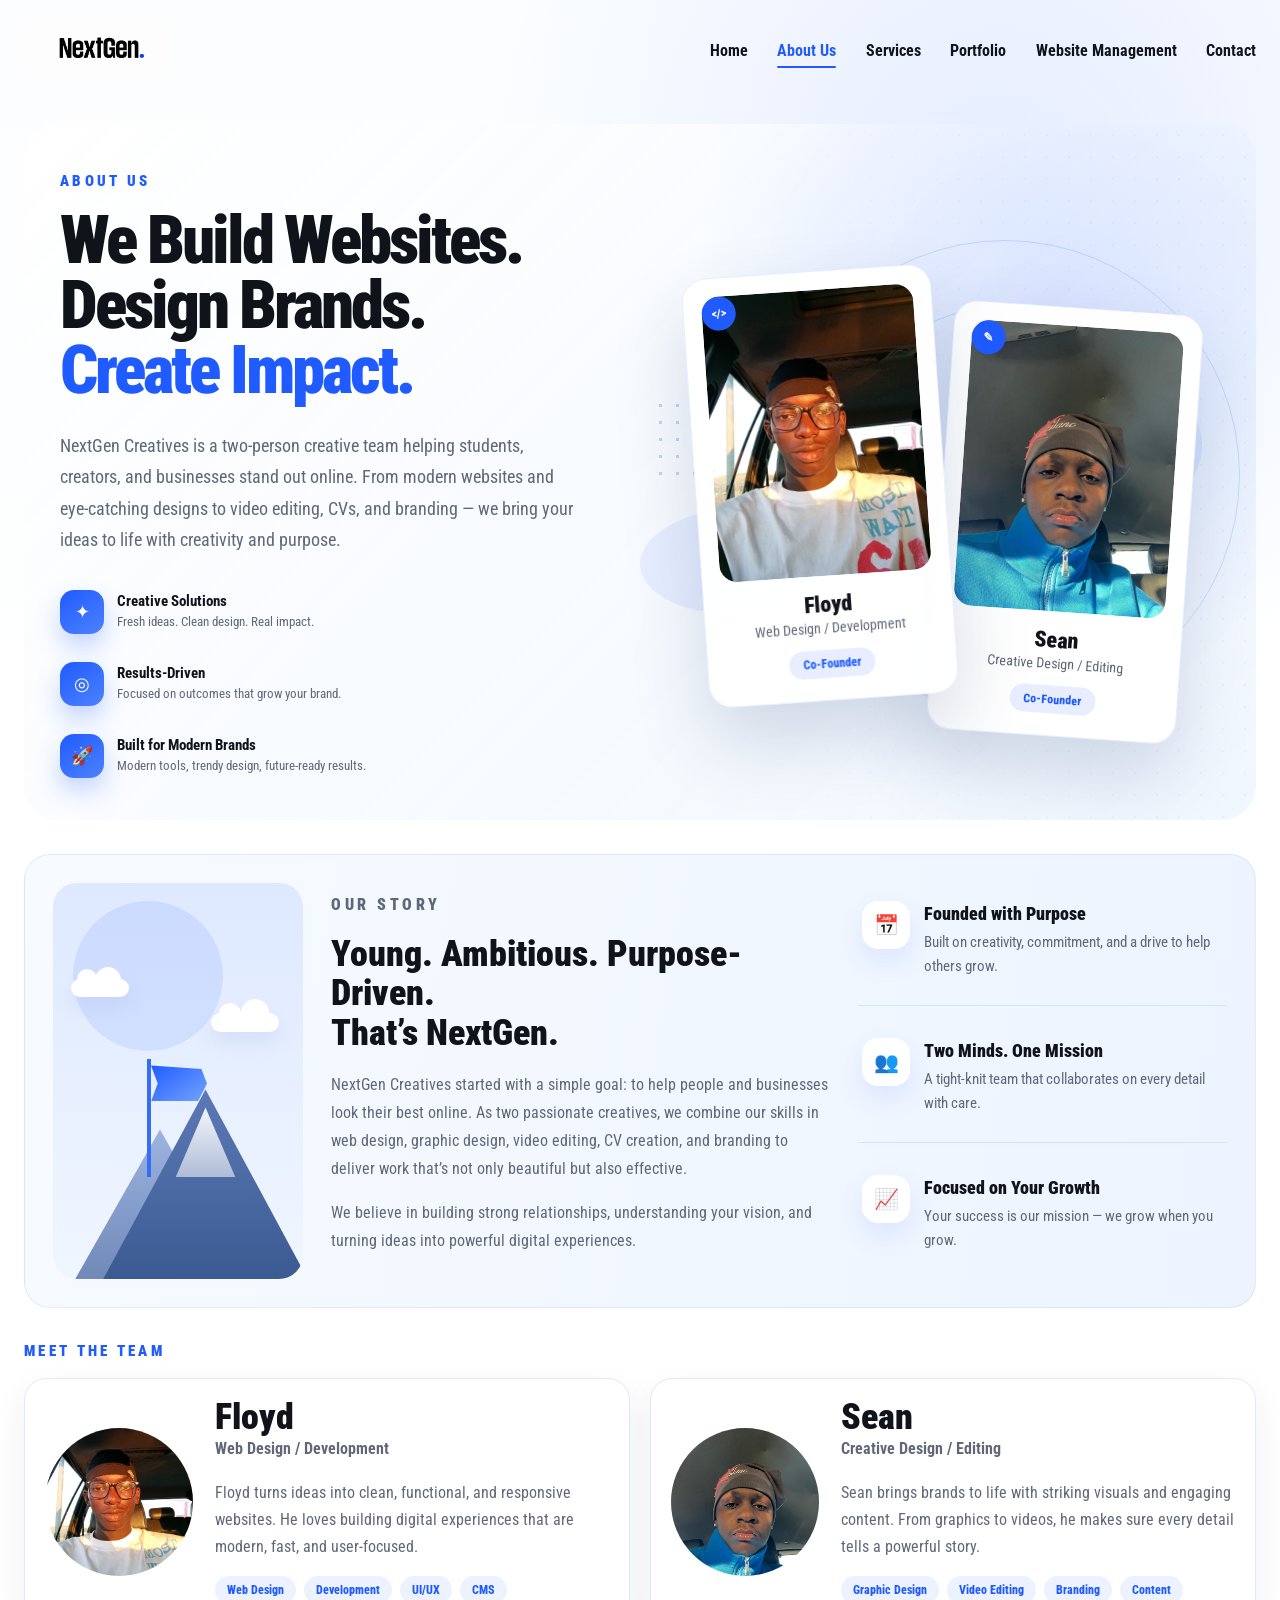
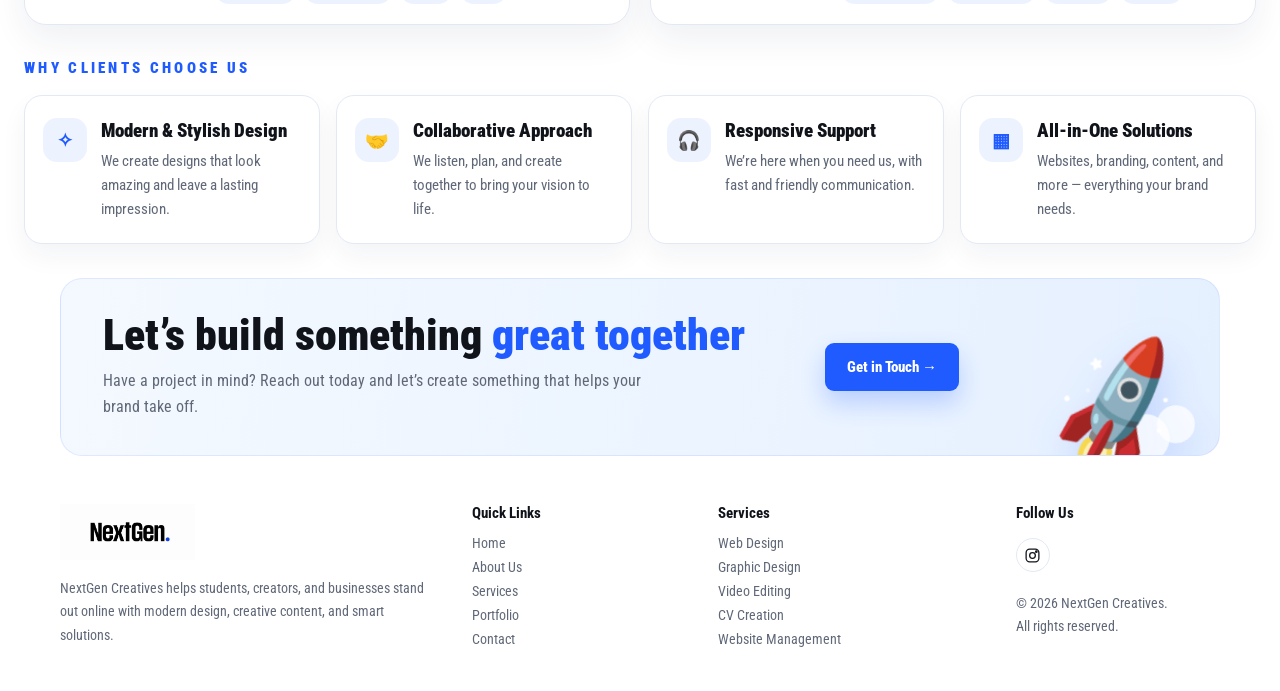
==== commit 85711696: "Redesign all pages and improve mobile layouts" ====
--- a/About Us.html
+++ b/About Us.html
@@ -1,31 +1,38 @@
-﻿<!DOCTYPE html>
+<!DOCTYPE html>
 <html lang="en">
 <head>
     <title>About Us - NextGen Creatives</title>
     <link rel="stylesheet" href="Style.css">
+    <link rel="icon" type="image/png" href="Assets/Gen.png">
+    <link rel="apple-touch-icon" href="Assets/Gen.png">
 
     <meta charset="UTF-8">
     <meta name="viewport" content="width=device-width, initial-scale=1.0">
+    <meta name="description" content="Learn more about NextGen Creatives, the two-person creative team behind modern websites, branding, graphic design, video editing, and digital support.">
 
     <link rel="preconnect" href="https://fonts.googleapis.com">
     <link rel="preconnect" href="https://fonts.gstatic.com" crossorigin>
-    <link href="https://fonts.googleapis.com/css2?family=Roboto+Condensed:wght@100..900&display=swap" rel="stylesheet">
-    <!-- Google tag (gtag.js) -->
-<script async src="https://www.googletagmanager.com/gtag/js?id=G-ZVE3HM8TDV"></script>
-<script>
-window.dataLayer = window.dataLayer || [];
-function gtag(){dataLayer.push(arguments);}
-gtag('js', new Date());
-gtag('config', 'G-ZVE3HM8TDV');
-</script>
+    <link href="https://fonts.googleapis.com/css2?family=Roboto+Condensed:wght@300;400;500;600;700;800;900&display=swap" rel="stylesheet">
+
+    <script async src="https://www.googletagmanager.com/gtag/js?id=G-ZVE3HM8TDV"></script>
+    <script>
+        window.dataLayer = window.dataLayer || [];
+        function gtag(){dataLayer.push(arguments);}
+        gtag('js', new Date());
+        gtag('config', 'G-ZVE3HM8TDV');
+    </script>
 </head>
-
-<body>
-
-<header>
-    <a href="index.html" class="logo-link"><img src="Assets/Gen.png" alt="NextGen Creatives Logo" class="logo"></a>
-
-    <nav>
+<body class="about-page">
+<header class="site-header">
+    <a href="index.html" class="logo-link" aria-label="NextGen Creatives home">
+        <img src="Assets/Gen.png" alt="NextGen Creatives Logo" class="logo">
+    </a>
+
+    <button class="menu-toggle" type="button" aria-label="Open navigation" aria-expanded="false">
+        <span></span><span></span><span></span>
+    </button>
+
+    <nav class="site-nav" aria-label="Main navigation">
         <a href="index.html">Home</a>
         <a href="About Us.html" class="active">About Us</a>
         <a href="Services.html">Services</a>
@@ -35,120 +42,247 @@
     </nav>
 </header>
 
-<section class="about-layout">
-    <aside class="about-menu">
-        <p>About us.</p>
-        <p>Our team.</p>
-        <p>Services.</p>
-    </aside>
-
-    <div class="about-content">
-        <h1>ABOUT US.</h1>
-
-        <p>
-            NextGen Creatives is a digital creative team focused on websites,
-            web hosting, website maintenance, graphic design, video editing,
-            branding, and professional CV creation.
-        </p>
-
-        <p>
-            We help students, creators, entrepreneurs, and small businesses build
-            a strong online presence through modern, supported, and affordable digital solutions.
-        </p>
-    </div>
-</section>
-
-<section class="wide-image">
-    <img src="Assets/Gen.png" alt="Creative workspace">
-</section>
-
-<section class="quote-section">
-    <div class="quote">
-        <p>Our work only makes sense if it helps people stand out.</p>
-    </div>
-
-    <img src="Assets/PICTURE1.jpg" alt="Creative project">
-</section>
-
-<section class="team-section-new">
-    <div class="team-images-new">
-        <div class="member-card">
-            <img src="Profile Img/floyd.jpeg" alt="Floyd">
-            <h3>Floyd</h3>
-            <p>Co-Founder & Web Design Lead</p>
-        </div>
-
-        <div class="member-card">
-            <img src="Profile Img/sean.jpeg" alt="Sean">
-            <h3>Sean</h3>
-            <p>Co-Founder & Graphic Design Lead</p>
-        </div>
-    </div>
-
-    <div class="team-content-new">
-        <h2>THE TEAM.</h2>
-
-        <p>
-            We are two young creatives building digital experiences for clients.
-            Our focus is clean design, strong communication, and professional work.
-        </p>
-
-        <div class="stats-new">
-            <div>
-                <h3>4+</h3>
-                <p>Services</p>
+<main>
+    <section class="about-hero" aria-labelledby="about-title">
+        <div class="about-hero-copy">
+            <p class="about-eyebrow">About Us</p>
+            <h1 id="about-title">We Build Websites.<br>Design Brands.<br><span>Create Impact.</span></h1>
+            <p class="about-lead">
+                NextGen Creatives is a two-person creative team helping students, creators,
+                and businesses stand out online. From modern websites and eye-catching designs
+                to video editing, CVs, and branding — we bring your ideas to life with creativity and purpose.
+            </p>
+
+            <div class="about-benefits" aria-label="Our strengths">
+                <div class="about-benefit">
+                    <span class="benefit-icon">✦</span>
+                    <span><strong>Creative Solutions</strong><small>Fresh ideas. Clean design. Real impact.</small></span>
+                </div>
+                <div class="about-benefit">
+                    <span class="benefit-icon">◎</span>
+                    <span><strong>Results-Driven</strong><small>Focused on outcomes that grow your brand.</small></span>
+                </div>
+                <div class="about-benefit">
+                    <span class="benefit-icon">🚀</span>
+                    <span><strong>Built for Modern Brands</strong><small>Modern tools, trendy design, future-ready results.</small></span>
+                </div>
             </div>
-
-            <div>
-                <h3>2</h3>
-                <p>Creatives</p>
-            </div>
-
-            <div>
-                <h3>100%</h3>
-                <p>Effort</p>
-            </div>
-        </div>
-    </div>
-</section>
-
-<section class="core-values-section">
-    <h3>OUR CORE VALUES.</h3>
-    <div class="core-values-grid">
-        <div class="core-value-box">
-            <img src="Assets/pic1.jpg" alt="Innovation icon">
-            <h4>Innovation</h4>
-            <p>We embrace creativity and modern technology to deliver fresh, effective solutions that help our clients stand out.</p>
-        </div>
-        <div class="core-value-box">
-            <img src="Assets/pic2.jpg" alt="Quality icon">
-            <h4>Quality</h4>
-            <p>We are committed to producing professional websites, designs, videos, and CVs that exceed expectations and create lasting value.</p>
-        </div>
-        <div class="core-value-box">
-            <img src="Assets/pic3.jpg" alt="Reliability icon">
-            <h4>Reliability</h4>
-            <p>We communicate clearly, meet deadlines, and ensure every project is completed with dedication and attention to detail.</p>
-        </div>
-        <div class="core-value-box">
-            <img src="Assets/pic4.jpg" alt="Growth icon">
-            <h4>Growth</h4>
-            <p>We believe in helping businesses, creators, and individuals grow their brands, opportunities, and online presence through impactful digital solutions.</p>
-        </div>
-    </div>
-</section>
-
-<div class="service-banner">
-    <div class="service-track">
-        <span>WEBSITE DESIGN</span><span>•</span>
-        <span>GRAPHIC DESIGN</span><span>•</span>
-        <span>VIDEO EDITING</span><span>•</span>
-        <span>CV CREATION</span><span>•</span>
-        <span>LOGO DESIGN</span><span>•</span>
-        <span>SOCIAL MEDIA POSTS</span><span>•</span>
-    </div>
-</div>
+        </div>
+
+        <div class="about-hero-visual" aria-hidden="true">
+            <div class="hero-orbit hero-orbit-one"></div>
+            <div class="hero-orbit hero-orbit-two"></div>
+            <div class="hero-dots"></div>
+            <div class="hero-blob hero-blob-one"></div>
+            <div class="hero-blob hero-blob-two"></div>
+
+            <article class="founder-card founder-card-floyd">
+                <span class="founder-icon">&lt;/&gt;</span>
+                <div class="founder-image-wrap">
+                    <img src="Profile Img/floyd.jpeg" alt="Floyd - Co-Founder of NextGen Creatives">
+                </div>
+                <h3>Floyd</h3>
+                <p>Web Design / Development</p>
+                <span class="founder-pill">Co-Founder</span>
+            </article>
+
+            <article class="founder-card founder-card-sean">
+                <span class="founder-icon">✎</span>
+                <div class="founder-image-wrap">
+                    <img src="Profile Img/sean.jpeg" alt="Sean - Co-Founder of NextGen Creatives">
+                </div>
+                <h3>Sean</h3>
+                <p>Creative Design / Editing</p>
+                <span class="founder-pill">Co-Founder</span>
+            </article>
+        </div>
+    </section>
+
+    <section class="story-panel" aria-labelledby="story-title">
+        <div class="story-art" aria-hidden="true">
+            <div class="story-moon"></div>
+            <div class="story-cloud story-cloud-one"></div>
+            <div class="story-cloud story-cloud-two"></div>
+            <div class="story-mountain mountain-back"></div>
+            <div class="story-mountain mountain-front"></div>
+            <div class="story-flag-pole"></div>
+            <div class="story-flag"></div>
+        </div>
+
+        <div class="story-copy">
+            <p class="section-eyebrow">Our Story</p>
+            <h2 id="story-title">Young. Ambitious. Purpose-Driven.<br>That’s NextGen.</h2>
+            <p>
+                NextGen Creatives started with a simple goal: to help people and businesses look their best online.
+                As two passionate creatives, we combine our skills in web design, graphic design, video editing,
+                CV creation, and branding to deliver work that’s not only beautiful but also effective.
+            </p>
+            <p>
+                We believe in building strong relationships, understanding your vision,
+                and turning ideas into powerful digital experiences.
+            </p>
+        </div>
+
+        <div class="story-points">
+            <article class="story-point">
+                <span class="point-icon">📅</span>
+                <div>
+                    <h3>Founded with Purpose</h3>
+                    <p>Built on creativity, commitment, and a drive to help others grow.</p>
+                </div>
+            </article>
+            <article class="story-point">
+                <span class="point-icon">👥</span>
+                <div>
+                    <h3>Two Minds. One Mission</h3>
+                    <p>A tight-knit team that collaborates on every detail with care.</p>
+                </div>
+            </article>
+            <article class="story-point">
+                <span class="point-icon">📈</span>
+                <div>
+                    <h3>Focused on Your Growth</h3>
+                    <p>Your success is our mission — we grow when you grow.</p>
+                </div>
+            </article>
+        </div>
+    </section>
+
+    <section class="about-team" aria-labelledby="team-title">
+        <p class="section-eyebrow">Meet The Team</p>
+        <h2 id="team-title" class="sr-only">Meet the NextGen Creatives team</h2>
+
+        <div class="team-grid">
+            <article class="team-member-card">
+                <div class="team-member-avatar">
+                    <img src="Profile Img/floyd.jpeg" alt="Floyd portrait">
+                </div>
+                <div class="team-member-copy">
+                    <h3>Floyd</h3>
+                    <p class="team-role">Web Design / Development</p>
+                    <p>
+                        Floyd turns ideas into clean, functional, and responsive websites.
+                        He loves building digital experiences that are modern, fast, and user-focused.
+                    </p>
+                    <div class="skill-tags" aria-label="Floyd key skills">
+                        <span>Web Design</span>
+                        <span>Development</span>
+                        <span>UI/UX</span>
+                        <span>CMS</span>
+                    </div>
+                </div>
+            </article>
+
+            <article class="team-member-card">
+                <div class="team-member-avatar">
+                    <img src="Profile Img/sean.jpeg" alt="Sean portrait">
+                </div>
+                <div class="team-member-copy">
+                    <h3>Sean</h3>
+                    <p class="team-role">Creative Design / Editing</p>
+                    <p>
+                        Sean brings brands to life with striking visuals and engaging content.
+                        From graphics to videos, he makes sure every detail tells a powerful story.
+                    </p>
+                    <div class="skill-tags" aria-label="Sean key skills">
+                        <span>Graphic Design</span>
+                        <span>Video Editing</span>
+                        <span>Branding</span>
+                        <span>Content</span>
+                    </div>
+                </div>
+            </article>
+        </div>
+    </section>
+
+    <section class="about-why" aria-labelledby="why-title">
+        <p class="section-eyebrow">Why Clients Choose Us</p>
+        <h2 id="why-title" class="sr-only">Why clients choose NextGen Creatives</h2>
+
+        <div class="why-grid">
+            <article class="why-card">
+                <span class="why-icon">✧</span>
+                <div>
+                    <h3>Modern & Stylish Design</h3>
+                    <p>We create designs that look amazing and leave a lasting impression.</p>
+                </div>
+            </article>
+
+            <article class="why-card">
+                <span class="why-icon">🤝</span>
+                <div>
+                    <h3>Collaborative Approach</h3>
+                    <p>We listen, plan, and create together to bring your vision to life.</p>
+                </div>
+            </article>
+
+            <article class="why-card">
+                <span class="why-icon">🎧</span>
+                <div>
+                    <h3>Responsive Support</h3>
+                    <p>We’re here when you need us, with fast and friendly communication.</p>
+                </div>
+            </article>
+
+            <article class="why-card">
+                <span class="why-icon">▦</span>
+                <div>
+                    <h3>All-in-One Solutions</h3>
+                    <p>Websites, branding, content, and more — everything your brand needs.</p>
+                </div>
+            </article>
+        </div>
+    </section>
+
+    <section class="about-cta" aria-labelledby="about-cta-title">
+        <div>
+            <h2 id="about-cta-title">Let’s build something <span>great together</span></h2>
+            <p>Have a project in mind? Reach out today and let’s create something that helps your brand take off.</p>
+        </div>
+        <a href="Contact Page.html" class="about-cta-button">Get in Touch <b>→</b></a>
+        <div class="rocket-art" aria-hidden="true">🚀<i></i><i></i><i></i></div>
+    </section>
+</main>
+
+<footer class="site-footer">
+    <div class="footer-brand">
+        <img src="Assets/Gen.png" alt="NextGen Creatives">
+        <p>NextGen Creatives helps students, creators, and businesses stand out online with modern design, creative content, and smart solutions.</p>
+    </div>
+
+    <div class="footer-column">
+        <h3>Quick Links</h3>
+        <a href="index.html">Home</a>
+        <a href="About Us.html">About Us</a>
+        <a href="Services.html">Services</a>
+        <a href="Portfolio.html">Portfolio</a>
+        <a href="Contact Page.html">Contact</a>
+    </div>
+
+    <div class="footer-column">
+        <h3>Services</h3>
+        <a href="Services.html">Web Design</a>
+        <a href="Services.html">Graphic Design</a>
+        <a href="Services.html">Video Editing</a>
+        <a href="Services.html">CV Creation</a>
+        <a href="Website Management.html">Website Management</a>
+    </div>
+
+    <div class="footer-column footer-social">
+        <h3>Follow Us</h3>
+        <div class="social-links" aria-label="Social links">
+            <a href="https://www.instagram.com/nextgencreatives.za/" target="_blank" rel="noopener noreferrer" aria-label="Follow NextGen Creatives on Instagram" title="Instagram">
+                <svg viewBox="0 0 24 24" aria-hidden="true" focusable="false">
+                    <rect x="3" y="3" width="18" height="18" rx="5"></rect>
+                    <circle cx="12" cy="12" r="4"></circle>
+                    <circle cx="17.4" cy="6.6" r="1"></circle>
+                </svg>
+            </a>
+        </div>
+        <p>© 2026 NextGen Creatives.<br>All rights reserved.</p>
+    </div>
+</footer>
 
 <script src="script.js"></script>
 </body>
-</html>+</html>
--- a/Style.css
+++ b/Style.css
@@ -21,65 +21,19 @@
 
 body {
     font-family: "Roboto Condensed", sans-serif;
-    background: var(--bg);
+    background: linear-gradient(135deg, #f5f5f5 0%, #e8e8e8 50%, #f0f0f0 100%);
+    background-attachment: fixed;
     color: var(--text);
     overflow-x: hidden;
     position: relative;
     opacity: 1;
     transition: opacity 0.45s ease;
+    min-height: 100vh;
 }
 
 body.fade-out {
     opacity: 0;
 }
-    /* Top and bottom decorative backgrounds for all pages.
-       Place your images in the Assets/ folder as `bg-top.png` and `bg-bottom.png`.
-       These are decorative only; they are disabled on small screens. */
-
-    body::before,
-    body::after {
-        content: "";
-        position: fixed;
-        left: 0;
-        right: 0;
-        height: 260px;
-        background-repeat: no-repeat;
-        background-position: center;
-        background-size: cover;
-        pointer-events: none;
-        z-index: -1;
-        opacity: 0.98;
-    }
-
-    /* Use a high-res, free abstract background image hosted by Unsplash for crisp rendering.
-       If you prefer a local image, tell me and I'll save it into `Assets/` instead. */
-    body::before {
-        top: 0;
-        background-image: 
-            radial-gradient(circle at 10% 20%, rgba(255,255,255,0.9) 0%, rgba(255,255,255,0.0) 35%),
-            radial-gradient(circle at 80% 70%, rgba(255,255,255,0.85) 0%, rgba(200,230,255,0.6) 35%),
-            linear-gradient(135deg, rgba(245,250,255,1) 0%, rgba(225,240,255,1) 50%, rgba(210,235,255,1) 100%);
-        background-size: cover;
-        background-blend-mode: screen;
-        opacity: 0.98;
-    }
-
-    body::after {
-        bottom: 0;
-        background-image: 
-            radial-gradient(circle at 10% 20%, rgba(255,255,255,0.9) 0%, rgba(255,255,255,0.0) 35%),
-            radial-gradient(circle at 80% 70%, rgba(255,255,255,0.85) 0%, rgba(200,230,255,0.6) 35%),
-            linear-gradient(315deg, rgba(245,250,255,1) 0%, rgba(225,240,255,1) 50%, rgba(210,235,255,1) 100%);
-        background-size: cover;
-        background-blend-mode: screen;
-        transform: scaleX(-1);
-        opacity: 0.98;
-    }
-
-    @media (max-width: 720px) {
-        body::before,
-        body::after { display: none; }
-    }
 
 header {
     width: 100%;
@@ -90,12 +44,18 @@
 
 .logo-link {
     display: inline-block;
+    background: transparent;
+    padding: 0;
+    border: none;
 }
 
 .logo {
     width: 260px;
     cursor: pointer;
     transition: transform 0.3s ease;
+    background: transparent;
+    border: none;
+    padding: 0;
 }
 
 .logo-link:hover .logo {
@@ -109,6 +69,8 @@
     border: none !important;
     box-shadow: none !important;
     display: inline-block;
+    mix-blend-mode: multiply;
+    filter: drop-shadow(0 0 0px rgba(0,0,0,0));
 }
 
 .logo:hover {
@@ -883,6 +845,8 @@
     box-shadow: none;
     border-radius: 0;
     transition: transform 0.3s ease;
+    mix-blend-mode: screen;
+    filter: brightness(1.05);
 }
 
 .slider-track img:hover {
@@ -1716,3 +1680,6295 @@
         width: 100%;
     }
 }
+
+
+/* =========================================================
+   MOBILE OVERFLOW FIXES - NextGen Creatives
+   Fixes sideways scrolling on Website Management page
+   ========================================================= */
+
+html,
+body {
+    max-width: 100%;
+    overflow-x: hidden;
+}
+
+body {
+    min-width: 0;
+}
+
+section,
+header,
+nav,
+div,
+article,
+main,
+footer {
+    max-width: 100%;
+}
+
+img,
+video,
+iframe {
+    max-width: 100%;
+    height: auto;
+}
+
+/* Tables are usually what causes left/right movement on phones */
+.comparison-table-section {
+    width: 100%;
+    max-width: 100%;
+    overflow-x: auto;
+    -webkit-overflow-scrolling: touch;
+}
+
+.comparison-table {
+    width: 100%;
+    border-collapse: collapse;
+}
+
+/* Website Management page mobile layout */
+@media (max-width: 768px) {
+    header {
+        width: 100%;
+        max-width: 100%;
+        padding-left: 16px;
+        padding-right: 16px;
+    }
+
+    nav {
+        width: 100%;
+        max-width: 100%;
+        gap: 14px;
+    }
+
+    nav a {
+        font-size: 15px;
+    }
+
+    .care-hero,
+    .why-section,
+    .page-section,
+    .pricing-section,
+    .trust-section,
+    .final-cta-banner {
+        width: 100%;
+        max-width: 100%;
+        padding-left: 18px;
+        padding-right: 18px;
+        overflow-x: hidden;
+    }
+
+    .care-hero {
+        grid-template-columns: 1fr;
+        gap: 28px;
+    }
+
+    .care-hero h1 {
+        font-size: 46px;
+        line-height: 1.05;
+        word-break: normal;
+    }
+
+    .hero-text {
+        font-size: 18px;
+        line-height: 1.6;
+    }
+
+    .hero-actions,
+    .cta-buttons {
+        flex-direction: column;
+        width: 100%;
+    }
+
+    .hero-actions .btn,
+    .cta-buttons .btn,
+    .btn {
+        width: 100%;
+        max-width: 100%;
+        text-align: center;
+    }
+
+    .care-hero-panel,
+    .domain-help-card,
+    .why-card,
+    .included-card,
+    .plan-card,
+    .trust-card {
+        width: 100%;
+        max-width: 100%;
+    }
+
+    .why-grid,
+    .included-grid,
+    .pricing-grid,
+    .trust-grid {
+        display: grid;
+        grid-template-columns: 1fr;
+        width: 100%;
+        max-width: 100%;
+    }
+
+    .plan-featured {
+        transform: none;
+        min-height: auto;
+    }
+
+    .plan-price {
+        font-size: 30px;
+    }
+
+    .comparison-table-section {
+        padding-left: 0;
+        padding-right: 0;
+        margin-left: 0;
+        margin-right: 0;
+        overflow-x: auto;
+    }
+
+    .comparison-table {
+        min-width: 520px;
+    }
+
+    .comparison-table th,
+    .comparison-table td {
+        padding: 12px 10px;
+        font-size: 14px;
+        white-space: nowrap;
+    }
+
+    .final-cta-banner {
+        margin-left: 0;
+        margin-right: 0;
+        border-radius: 24px;
+        flex-direction: column;
+        text-align: center;
+    }
+
+    .service-banner {
+        width: 100%;
+        max-width: 100%;
+        overflow: hidden;
+    }
+
+    .service-track {
+        max-width: none;
+    }
+}
+
+@media (max-width: 420px) {
+    .care-hero h1 {
+        font-size: 38px;
+    }
+
+    .section-label,
+    .hero-small-title {
+        letter-spacing: 0.2em;
+        font-size: 13px;
+    }
+
+    .section-intro h2 {
+        font-size: 30px;
+    }
+
+    .domain-help-card {
+        padding: 28px 20px;
+    }
+
+    .comparison-table {
+        min-width: 480px;
+    }
+}
+
+/* =========================================================
+   PORTFOLIO REDESIGN — scoped to Portfolio.html
+   ========================================================= */
+.portfolio-page {
+    --portfolio-blue: #1f5bff;
+    --portfolio-blue-dark: #1045d8;
+    --portfolio-ink: #10131a;
+    --portfolio-muted: #606878;
+    --portfolio-line: #e3e9f4;
+    --portfolio-soft: #f4f8ff;
+    --portfolio-card: #ffffff;
+    background:
+        radial-gradient(circle at 78% 8%, rgba(31, 91, 255, 0.10), transparent 22%),
+        linear-gradient(180deg, #fbfdff 0%, #ffffff 34%, #ffffff 100%);
+    color: var(--portfolio-ink);
+}
+
+.portfolio-page .sr-only {
+    position: absolute;
+    width: 1px;
+    height: 1px;
+    padding: 0;
+    margin: -1px;
+    overflow: hidden;
+    clip: rect(0, 0, 0, 0);
+    white-space: nowrap;
+    border: 0;
+}
+
+.portfolio-page .site-header {
+    width: min(1240px, calc(100% - 48px));
+    min-height: 94px;
+    margin: 0 auto;
+    padding: 18px 0;
+    display: flex;
+    align-items: center;
+    gap: 32px;
+    position: relative;
+    z-index: 20;
+}
+
+.portfolio-page .logo-link {
+    flex: 0 0 auto;
+}
+
+.portfolio-page .logo {
+    width: 150px;
+    max-height: 60px;
+    object-fit: contain;
+    mix-blend-mode: multiply;
+}
+
+.portfolio-page .site-nav {
+    margin-left: auto;
+    display: flex;
+    align-items: center;
+    gap: clamp(20px, 2.3vw, 38px);
+}
+
+.portfolio-page .site-nav a {
+    position: relative;
+    font-size: 16px;
+    font-weight: 700;
+    color: var(--portfolio-ink);
+    padding: 12px 0;
+    transform: none;
+}
+
+.portfolio-page .site-nav a::after {
+    content: "";
+    position: absolute;
+    left: 0;
+    bottom: 4px;
+    width: 0;
+    height: 2px;
+    border-radius: 99px;
+    background: var(--portfolio-blue);
+    transition: width 0.25s ease;
+}
+
+.portfolio-page .site-nav a:hover,
+.portfolio-page .site-nav a.active {
+    color: var(--portfolio-blue);
+    transform: none;
+    border-bottom: 0;
+}
+
+.portfolio-page .site-nav a:hover::after,
+.portfolio-page .site-nav a.active::after {
+    width: 100%;
+}
+
+.portfolio-page .menu-toggle {
+    display: none;
+    margin-left: auto;
+    width: 44px;
+    height: 44px;
+    padding: 10px;
+    border: 1px solid var(--portfolio-line);
+    border-radius: 12px;
+    background: white;
+    cursor: pointer;
+}
+
+.portfolio-page .menu-toggle span {
+    display: block;
+    width: 100%;
+    height: 2px;
+    margin: 5px 0;
+    border-radius: 99px;
+    background: var(--portfolio-ink);
+}
+
+.portfolio-page main {
+    width: 100%;
+}
+
+.portfolio-page .portfolio-hero {
+    width: min(1240px, calc(100% - 48px));
+    min-height: 520px;
+    margin: 24px auto 0;
+    padding: 48px 36px 42px;
+    display: grid;
+    grid-template-columns: 0.95fr 1.05fr;
+    align-items: center;
+    gap: 56px;
+    position: relative;
+    overflow: hidden;
+    border-radius: 34px;
+    background:
+        radial-gradient(circle at 84% 28%, rgba(31, 91, 255, 0.14), transparent 32%),
+        linear-gradient(135deg, rgba(255, 255, 255, 0.98), rgba(239, 246, 255, 0.86));
+}
+
+.portfolio-page .portfolio-hero::before {
+    content: "";
+    position: absolute;
+    inset: 0;
+    pointer-events: none;
+    background-image: radial-gradient(rgba(31, 91, 255, 0.18) 1px, transparent 1px);
+    background-size: 22px 22px;
+    opacity: 0.35;
+    mask-image: linear-gradient(90deg, transparent 50%, black 100%);
+}
+
+.portfolio-page .portfolio-hero-copy,
+.portfolio-page .portfolio-hero-visual {
+    position: relative;
+    z-index: 1;
+}
+
+.portfolio-page .portfolio-eyebrow {
+    margin-bottom: 18px;
+    color: var(--portfolio-blue);
+    font-size: 15px;
+    font-weight: 900;
+    letter-spacing: 0.22em;
+    text-transform: uppercase;
+}
+
+.portfolio-page .portfolio-hero h1 {
+    margin: 0;
+    font-size: clamp(54px, 5.4vw, 78px);
+    line-height: 0.98;
+    letter-spacing: -0.045em;
+    font-weight: 900;
+}
+
+.portfolio-page .portfolio-hero h1 span {
+    color: var(--portfolio-blue);
+}
+
+.portfolio-page .portfolio-lead {
+    max-width: 570px;
+    margin: 26px 0 0;
+    color: var(--portfolio-muted);
+    font-size: 18px;
+    line-height: 1.75;
+}
+
+.portfolio-page .portfolio-benefits {
+    display: flex;
+    flex-wrap: wrap;
+    gap: 28px;
+    margin-top: 34px;
+}
+
+.portfolio-page .portfolio-benefit {
+    display: flex;
+    align-items: center;
+    gap: 13px;
+}
+
+.portfolio-page .benefit-icon {
+    width: 44px;
+    height: 44px;
+    display: grid;
+    place-items: center;
+    flex: 0 0 44px;
+    border-radius: 14px;
+    background: linear-gradient(145deg, var(--portfolio-blue), #4d82ff);
+    color: white;
+    font-size: 20px;
+    box-shadow: 0 12px 25px rgba(31, 91, 255, 0.25);
+}
+
+.portfolio-page .portfolio-benefit strong,
+.portfolio-page .portfolio-benefit small {
+    display: block;
+}
+
+.portfolio-page .portfolio-benefit strong {
+    font-size: 15px;
+    margin-bottom: 3px;
+}
+
+.portfolio-page .portfolio-benefit small {
+    color: var(--portfolio-muted);
+    font-size: 13px;
+}
+
+.portfolio-page .portfolio-hero-visual {
+    min-height: 390px;
+    display: grid;
+    place-items: center;
+}
+
+.portfolio-page .hero-orbit {
+    position: absolute;
+    border-radius: 50%;
+    border: 1px solid rgba(31, 91, 255, 0.17);
+}
+
+.portfolio-page .hero-orbit-one {
+    width: 470px;
+    height: 470px;
+    right: -20px;
+    top: -25px;
+}
+
+.portfolio-page .hero-orbit-two {
+    width: 330px;
+    height: 330px;
+    right: 40px;
+    top: 46px;
+}
+
+.portfolio-page .desktop-preview {
+    width: min(520px, 90%);
+    min-height: 315px;
+    padding: 25px 28px;
+    position: relative;
+    transform: rotate(-4deg) translateX(-18px);
+    border: 1px solid rgba(31, 91, 255, 0.10);
+    border-radius: 24px;
+    overflow: hidden;
+    background: rgba(255, 255, 255, 0.96);
+    box-shadow: 0 35px 75px rgba(35, 61, 113, 0.18);
+}
+
+.portfolio-page .preview-topbar {
+    display: flex;
+    justify-content: space-between;
+    align-items: center;
+    font-size: 16px;
+}
+
+.portfolio-page .preview-content {
+    width: 56%;
+    padding-top: 56px;
+}
+
+.portfolio-page .preview-content p {
+    margin: 0 0 2px;
+    font-size: 23px;
+    font-weight: 800;
+}
+
+.portfolio-page .preview-content h2 {
+    margin: 0;
+    color: var(--portfolio-blue);
+    font-size: 34px;
+    line-height: 1;
+}
+
+.portfolio-page .preview-content > span {
+    display: block;
+    margin: 18px 0;
+    color: #7a8190;
+    font-size: 12px;
+    line-height: 1.6;
+}
+
+.portfolio-page .preview-content b {
+    display: inline-block;
+    padding: 11px 15px;
+    border-radius: 8px;
+    background: var(--portfolio-blue);
+    color: white;
+    font-size: 11px;
+}
+
+.portfolio-page .preview-blocks {
+    width: 50%;
+    height: 74%;
+    display: flex;
+    align-items: flex-end;
+    gap: 12px;
+    position: absolute;
+    right: 24px;
+    bottom: 0;
+}
+
+.portfolio-page .preview-blocks span {
+    display: block;
+    flex: 1;
+    border-radius: 10px 10px 0 0;
+    background: linear-gradient(180deg, #edf3ff, #dfeaff);
+}
+
+.portfolio-page .preview-blocks span:nth-child(1) { height: 45%; }
+.portfolio-page .preview-blocks span:nth-child(2) { height: 70%; }
+.portfolio-page .preview-blocks span:nth-child(3) { height: 92%; }
+
+.portfolio-page .mobile-preview {
+    width: 142px;
+    min-height: 278px;
+    padding: 24px 15px 17px;
+    position: absolute;
+    right: 14px;
+    bottom: 6px;
+    transform: rotate(5deg);
+    border: 7px solid white;
+    border-radius: 26px;
+    background: linear-gradient(180deg, #fbfdff, #edf4ff);
+    box-shadow: 0 24px 50px rgba(25, 52, 107, 0.22);
+}
+
+.portfolio-page .mobile-speaker {
+    width: 34px;
+    height: 4px;
+    margin: -12px auto 14px;
+    border-radius: 99px;
+    background: #cbd5e6;
+}
+
+.portfolio-page .mobile-preview strong {
+    font-size: 11px;
+}
+
+.portfolio-page .mobile-preview p {
+    margin: 34px 0 22px;
+    font-size: 18px;
+    line-height: 1.05;
+    font-weight: 900;
+}
+
+.portfolio-page .mobile-preview p span {
+    color: var(--portfolio-blue);
+}
+
+.portfolio-page .mobile-preview b {
+    display: inline-block;
+    padding: 8px 10px;
+    border-radius: 7px;
+    background: var(--portfolio-blue);
+    color: white;
+    font-size: 8px;
+}
+
+.portfolio-page .mobile-nav {
+    display: flex;
+    justify-content: center;
+    gap: 10px;
+    margin-top: 28px;
+}
+
+.portfolio-page .mobile-nav i {
+    width: 5px;
+    height: 5px;
+    border-radius: 50%;
+    background: #c5cedd;
+}
+
+.portfolio-page .portfolio-projects {
+    width: min(1240px, calc(100% - 48px));
+    margin: 0 auto;
+    padding: 58px 0 30px;
+}
+
+.portfolio-page .portfolio-filters {
+    display: flex;
+    justify-content: center;
+    flex-wrap: wrap;
+    gap: 12px;
+    margin-bottom: 28px;
+}
+
+.portfolio-page .portfolio-filter {
+    min-width: 94px;
+    padding: 12px 22px;
+    border: 1px solid var(--portfolio-line);
+    border-radius: 12px;
+    background: white;
+    color: #4b5362;
+    font-family: inherit;
+    font-size: 15px;
+    font-weight: 700;
+    cursor: pointer;
+    transition: 0.25s ease;
+}
+
+.portfolio-page .portfolio-filter:hover {
+    transform: translateY(-2px);
+    border-color: rgba(31, 91, 255, 0.45);
+    color: var(--portfolio-blue);
+}
+
+.portfolio-page .portfolio-filter.active {
+    border-color: var(--portfolio-blue);
+    background: var(--portfolio-blue);
+    color: white;
+    box-shadow: 0 12px 24px rgba(31, 91, 255, 0.22);
+}
+
+.portfolio-page .portfolio-grid {
+    display: grid;
+    grid-template-columns: repeat(3, minmax(0, 1fr));
+    gap: 20px;
+}
+
+.portfolio-page .project-card {
+    display: flex;
+    min-width: 0;
+    flex-direction: column;
+    overflow: hidden;
+    border: 1px solid var(--portfolio-line);
+    border-radius: 20px;
+    background: var(--portfolio-card);
+    box-shadow: 0 14px 35px rgba(24, 43, 84, 0.07);
+    transition: transform 0.28s ease, box-shadow 0.28s ease, opacity 0.25s ease;
+}
+
+.portfolio-page .project-card:hover {
+    transform: translateY(-8px);
+    box-shadow: 0 24px 50px rgba(24, 43, 84, 0.13);
+}
+
+.portfolio-page .project-card.is-hidden {
+    display: none;
+}
+
+.portfolio-page .project-visual {
+    height: 220px;
+    position: relative;
+    overflow: hidden;
+    background: #eef3fb;
+}
+
+.portfolio-page .magazine-visual video {
+    width: 100%;
+    height: 100%;
+    object-fit: cover;
+    filter: saturate(1.08) contrast(1.02);
+}
+
+.portfolio-page .magazine-visual::after {
+    content: "";
+    position: absolute;
+    inset: 0;
+    background: linear-gradient(180deg, rgba(0,0,0,0.08), rgba(0,0,0,0.22));
+}
+
+.portfolio-page .magazine-overlay {
+    position: absolute;
+    inset: 0;
+    z-index: 2;
+    display: grid;
+    place-content: center;
+    color: white;
+    text-align: center;
+    font-size: 44px;
+    line-height: 0.86;
+    font-weight: 900;
+    letter-spacing: 0.02em;
+    text-shadow: 0 4px 20px rgba(0,0,0,0.35);
+}
+
+.portfolio-page .play-badge {
+    width: 34px;
+    height: 34px;
+    display: grid;
+    place-items: center;
+    position: absolute;
+    right: 15px;
+    bottom: 14px;
+    z-index: 3;
+    border-radius: 50%;
+    background: white;
+    color: var(--portfolio-blue);
+    font-size: 12px;
+    box-shadow: 0 8px 20px rgba(0,0,0,0.18);
+}
+
+.portfolio-page .cv-visual {
+    padding: 15px 26px;
+    background: linear-gradient(135deg, #27354d, #65738a);
+}
+
+.portfolio-page .cv-visual img {
+    width: 100%;
+    height: 100%;
+    object-fit: contain;
+    border-radius: 5px;
+    box-shadow: 0 12px 26px rgba(0,0,0,0.18);
+}
+
+.portfolio-page .website-visual {
+    background:
+        radial-gradient(circle at 75% 80%, rgba(38, 112, 255, 0.24), transparent 30%),
+        linear-gradient(135deg, #06090f, #141b2a);
+    color: white;
+}
+
+.portfolio-page .website-browser-bar {
+    height: 28px;
+    display: flex;
+    align-items: center;
+    gap: 5px;
+    padding: 0 12px;
+    border-bottom: 1px solid rgba(255,255,255,0.08);
+}
+
+.portfolio-page .website-browser-bar i {
+    width: 6px;
+    height: 6px;
+    border-radius: 50%;
+    background: rgba(255,255,255,0.45);
+}
+
+.portfolio-page .website-preview-copy {
+    width: 52%;
+    padding: 31px 0 0 24px;
+    position: relative;
+    z-index: 2;
+}
+
+.portfolio-page .website-preview-copy small {
+    font-size: 19px;
+    font-weight: 800;
+}
+
+.portfolio-page .website-preview-copy h4 {
+    margin: 0;
+    color: #4b83ff;
+    font-size: 31px;
+    line-height: 1;
+}
+
+.portfolio-page .website-preview-copy p {
+    margin: 12px 0;
+    color: #aeb8cb;
+    font-size: 11px;
+}
+
+.portfolio-page .website-preview-copy span {
+    display: inline-block;
+    padding: 8px 11px;
+    border: 1px solid rgba(255,255,255,0.35);
+    border-radius: 6px;
+    font-size: 9px;
+}
+
+.portfolio-page .building-shape {
+    width: 47%;
+    height: 72%;
+    position: absolute;
+    right: 0;
+    bottom: 0;
+    display: flex;
+    align-items: flex-end;
+    gap: 7px;
+    padding-right: 12px;
+}
+
+.portfolio-page .building-shape i {
+    flex: 1;
+    border: 1px solid rgba(255,255,255,0.12);
+    background: linear-gradient(180deg, rgba(117, 142, 188, 0.24), rgba(27, 41, 65, 0.9));
+    box-shadow: inset 0 0 0 5px rgba(255,255,255,0.01);
+}
+
+.portfolio-page .building-shape i:nth-child(1) { height: 40%; }
+.portfolio-page .building-shape i:nth-child(2) { height: 65%; }
+.portfolio-page .building-shape i:nth-child(3) { height: 88%; }
+.portfolio-page .building-shape i:nth-child(4) { height: 72%; }
+.portfolio-page .building-shape i:nth-child(5) { height: 52%; }
+
+.portfolio-page .branding-visual {
+    display: grid;
+    place-content: center;
+    text-align: center;
+    color: #d6b26d;
+    background:
+        radial-gradient(circle at center, rgba(204, 163, 91, 0.13), transparent 40%),
+        linear-gradient(145deg, #0c1015, #1a2028);
+}
+
+.portfolio-page .brand-mark {
+    width: 60px;
+    height: 60px;
+    display: grid;
+    place-items: center;
+    margin: 0 auto 10px;
+    border: 3px solid #d6b26d;
+    border-radius: 50%;
+    font-family: Georgia, serif;
+    font-size: 40px;
+    font-style: italic;
+}
+
+.portfolio-page .branding-visual h4 {
+    margin: 0;
+    font-family: Georgia, serif;
+    font-size: 34px;
+    letter-spacing: 0.09em;
+}
+
+.portfolio-page .branding-visual p {
+    margin: 4px 0 0;
+    color: #e8d8b7;
+    font-size: 12px;
+    letter-spacing: 0.35em;
+}
+
+.portfolio-page .social-visual {
+    background: linear-gradient(135deg, #ffe5dc, #f4c6b5);
+}
+
+.portfolio-page .social-copy {
+    position: absolute;
+    left: 36px;
+    top: 36px;
+    z-index: 3;
+    color: #9f5541;
+}
+
+.portfolio-page .social-copy small {
+    display: block;
+    font-family: Georgia, serif;
+    font-size: 24px;
+}
+
+.portfolio-page .social-copy h4 {
+    margin: -3px 0 0;
+    font-family: Georgia, serif;
+    font-size: 35px;
+    line-height: 1;
+}
+
+.portfolio-page .social-copy p {
+    margin: 7px 0 13px;
+    font-family: Georgia, serif;
+    font-size: 13px;
+}
+
+.portfolio-page .social-copy span {
+    padding: 6px 10px;
+    border: 1px solid rgba(159, 85, 65, 0.25);
+    border-radius: 999px;
+    font-size: 9px;
+}
+
+.portfolio-page .product-bottle {
+    width: 70px;
+    height: 125px;
+    display: grid;
+    place-items: center;
+    position: absolute;
+    right: 52px;
+    bottom: 25px;
+    z-index: 2;
+    border-radius: 16px 16px 22px 22px;
+    background: linear-gradient(180deg, #f7b8a0, #de8f74);
+    box-shadow: 0 18px 25px rgba(151, 73, 52, 0.2);
+    color: rgba(255,255,255,0.8);
+}
+
+.portfolio-page .product-bottle i {
+    width: 35px;
+    height: 18px;
+    position: absolute;
+    top: -17px;
+    border-radius: 6px 6px 2px 2px;
+    background: #f4f4f1;
+}
+
+.portfolio-page .product-bottle b {
+    font-family: Georgia, serif;
+    font-size: 17px;
+}
+
+.portfolio-page .leaf {
+    position: absolute;
+    width: 110px;
+    height: 44px;
+    border-radius: 100% 0 100% 0;
+    background: rgba(88, 131, 70, 0.22);
+    transform: rotate(-28deg);
+}
+
+.portfolio-page .leaf-one {
+    right: 4px;
+    top: 16px;
+}
+
+.portfolio-page .leaf-two {
+    right: 95px;
+    bottom: -4px;
+    transform: rotate(32deg);
+}
+
+.portfolio-page .dashboard-visual {
+    display: grid;
+    grid-template-columns: 64px 1fr;
+    padding: 15px;
+    background: #f8fbff;
+}
+
+.portfolio-page .dashboard-visual aside {
+    display: flex;
+    flex-direction: column;
+    gap: 13px;
+    padding: 13px 9px;
+    border-radius: 10px;
+    background: #111b2e;
+    color: white;
+}
+
+.portfolio-page .dashboard-visual aside b {
+    margin-bottom: 6px;
+    font-size: 9px;
+}
+
+.portfolio-page .dashboard-visual aside i {
+    width: 75%;
+    height: 5px;
+    border-radius: 99px;
+    background: rgba(255,255,255,0.18);
+}
+
+.portfolio-page .dashboard-main {
+    padding: 8px 0 0 12px;
+}
+
+.portfolio-page .dashboard-top {
+    display: flex;
+    justify-content: space-between;
+}
+
+.portfolio-page .dashboard-top span {
+    width: 65px;
+    height: 8px;
+    border-radius: 99px;
+    background: #dfe7f5;
+}
+
+.portfolio-page .dashboard-top span:last-child {
+    width: 28px;
+}
+
+.portfolio-page .dashboard-cards {
+    display: grid;
+    grid-template-columns: repeat(3, 1fr);
+    gap: 8px;
+    margin-top: 18px;
+}
+
+.portfolio-page .dashboard-cards i {
+    height: 45px;
+    border: 1px solid #e1e8f3;
+    border-radius: 8px;
+    background: white;
+}
+
+.portfolio-page .dashboard-chart {
+    height: 93px;
+    margin-top: 12px;
+    position: relative;
+    overflow: hidden;
+    border: 1px solid #e1e8f3;
+    border-radius: 9px;
+    background:
+        linear-gradient(#eef3fa 1px, transparent 1px),
+        linear-gradient(90deg, #eef3fa 1px, transparent 1px),
+        white;
+    background-size: 18px 18px;
+}
+
+.portfolio-page .dashboard-chart span {
+    width: 80%;
+    height: 45px;
+    position: absolute;
+    left: 12%;
+    top: 30px;
+    border-top: 4px solid var(--portfolio-blue);
+    border-radius: 50%;
+    transform: rotate(-8deg);
+}
+
+.portfolio-page .project-card-body {
+    display: flex;
+    flex: 1;
+    flex-direction: column;
+    padding: 16px 17px 18px;
+}
+
+.portfolio-page .project-tag {
+    align-self: flex-start;
+    display: inline-flex;
+    align-items: center;
+    min-height: 24px;
+    margin-bottom: 10px;
+    padding: 4px 10px;
+    border-radius: 999px;
+    color: white;
+    font-size: 12px;
+    line-height: 1;
+    font-weight: 800;
+}
+
+.portfolio-page .tag-video { background: #6b52e8; }
+.portfolio-page .tag-cv { background: #3268f5; }
+.portfolio-page .tag-web { background: #31b95f; }
+.portfolio-page .tag-brand { background: #8a50dc; }
+.portfolio-page .tag-graphic { background: #f3a21a; }
+.portfolio-page .tag-management { background: #10b5be; }
+
+.portfolio-page .project-card h3 {
+    margin: 0 0 9px;
+    font-size: 22px;
+    line-height: 1.15;
+    font-weight: 900;
+}
+
+.portfolio-page .project-card p {
+    margin: 0 0 18px;
+    color: var(--portfolio-muted);
+    font-size: 15px;
+    line-height: 1.6;
+}
+
+.portfolio-page .project-card a {
+    margin-top: auto;
+    color: var(--portfolio-blue);
+    text-decoration: none;
+    font-size: 15px;
+    font-weight: 800;
+}
+
+.portfolio-page .project-card a span {
+    display: inline-block;
+    margin-left: 4px;
+    transition: transform 0.2s ease;
+}
+
+.portfolio-page .project-card a:hover span {
+    transform: translateX(5px);
+}
+
+.portfolio-page .portfolio-cta {
+    width: min(1160px, calc(100% - 48px));
+    min-height: 178px;
+    margin: 34px auto 0;
+    padding: 34px 260px 34px 42px;
+    display: flex;
+    align-items: center;
+    gap: 36px;
+    position: relative;
+    overflow: hidden;
+    border: 1px solid rgba(31, 91, 255, 0.10);
+    border-radius: 22px;
+    background: linear-gradient(100deg, #f4f9ff, #e5f0ff);
+}
+
+.portfolio-page .portfolio-cta > div:first-child {
+    flex: 1;
+    position: relative;
+    z-index: 2;
+}
+
+.portfolio-page .portfolio-cta > div > p {
+    margin: 0 0 8px;
+    color: var(--portfolio-blue);
+    font-size: 13px;
+    font-weight: 900;
+    letter-spacing: 0.1em;
+    text-transform: uppercase;
+}
+
+.portfolio-page .portfolio-cta h2 {
+    margin: 0 0 7px;
+    font-size: 36px;
+    line-height: 1.05;
+}
+
+.portfolio-page .portfolio-cta > div > span {
+    display: block;
+    max-width: 560px;
+    color: var(--portfolio-muted);
+    font-size: 15px;
+    line-height: 1.55;
+}
+
+.portfolio-page .portfolio-cta-button {
+    flex: 0 0 auto;
+    position: relative;
+    z-index: 3;
+    padding: 15px 22px;
+    border-radius: 9px;
+    background: var(--portfolio-blue);
+    color: white;
+    text-decoration: none;
+    font-size: 15px;
+    font-weight: 800;
+    box-shadow: 0 12px 25px rgba(31, 91, 255, 0.24);
+    transition: transform 0.2s ease, background 0.2s ease;
+}
+
+.portfolio-page .portfolio-cta-button:hover {
+    transform: translateY(-3px);
+    background: var(--portfolio-blue-dark);
+}
+
+.portfolio-page .rocket-art {
+    position: absolute;
+    right: 32px;
+    bottom: -12px;
+    font-size: 112px;
+    line-height: 1;
+    transform: rotate(-16deg);
+    filter: drop-shadow(0 18px 20px rgba(31, 91, 255, 0.18));
+}
+
+.portfolio-page .rocket-art i {
+    width: 38px;
+    height: 38px;
+    position: absolute;
+    z-index: -1;
+    border-radius: 50%;
+    background: rgba(255,255,255,0.75);
+}
+
+.portfolio-page .rocket-art i:nth-child(1) { right: -2px; bottom: 8px; }
+.portfolio-page .rocket-art i:nth-child(2) { right: 26px; bottom: -2px; width: 48px; height: 48px; }
+.portfolio-page .rocket-art i:nth-child(3) { right: 62px; bottom: 0; width: 30px; height: 30px; }
+
+.portfolio-page .portfolio-footer {
+    width: min(1160px, calc(100% - 48px));
+    margin: 0 auto;
+    padding: 48px 0 44px;
+    display: grid;
+    grid-template-columns: 1.45fr 0.8fr 1fr 0.8fr;
+    gap: 42px;
+}
+
+.portfolio-page .footer-brand img {
+    width: 135px;
+    margin-bottom: 13px;
+    mix-blend-mode: multiply;
+}
+
+.portfolio-page .footer-brand p,
+.portfolio-page .footer-social > p {
+    color: var(--portfolio-muted);
+    font-size: 14px;
+    line-height: 1.65;
+}
+
+.portfolio-page .footer-column {
+    display: flex;
+    flex-direction: column;
+    gap: 8px;
+}
+
+.portfolio-page .footer-column h3 {
+    margin: 0 0 5px;
+    font-size: 15px;
+}
+
+.portfolio-page .footer-column > a {
+    color: var(--portfolio-muted);
+    text-decoration: none;
+    font-size: 14px;
+}
+
+.portfolio-page .footer-column > a:hover {
+    color: var(--portfolio-blue);
+}
+
+.portfolio-page .social-links {
+    display: flex;
+    gap: 8px;
+    margin: 3px 0 12px;
+}
+
+.portfolio-page .social-links a {
+    width: 34px;
+    height: 34px;
+    display: grid;
+    place-items: center;
+    border: 1px solid var(--portfolio-line);
+    border-radius: 50%;
+    background: white;
+    color: var(--portfolio-ink);
+    text-decoration: none;
+    font-size: 12px;
+    font-weight: 900;
+}
+
+.portfolio-page .social-links a svg {
+    width: 17px;
+    height: 17px;
+    fill: none;
+    stroke: currentColor;
+    stroke-width: 1.8;
+}
+
+.portfolio-page .social-links a:hover {
+    border-color: var(--portfolio-blue);
+    color: var(--portfolio-blue);
+}
+
+@media (max-width: 1100px) {
+    .portfolio-page .site-nav {
+        gap: 18px;
+    }
+
+    .portfolio-page .site-nav a {
+        font-size: 14px;
+    }
+
+    .portfolio-page .portfolio-hero {
+        grid-template-columns: 1fr 0.9fr;
+        gap: 24px;
+        padding-left: 28px;
+        padding-right: 28px;
+    }
+
+    .portfolio-page .mobile-preview {
+        right: -2px;
+    }
+
+    .portfolio-page .portfolio-cta {
+        padding-right: 220px;
+    }
+}
+
+@media (max-width: 900px) {
+    .portfolio-page .site-header {
+        width: min(100% - 32px, 1240px);
+        min-height: 76px;
+        padding: 12px 0;
+        flex-direction: row;
+        text-align: left;
+    }
+
+    .portfolio-page .logo {
+        width: 132px;
+    }
+
+    .portfolio-page .menu-toggle {
+        display: block;
+    }
+
+    .portfolio-page .site-nav {
+        width: 100%;
+        display: none;
+        margin: 0;
+        padding: 12px;
+        position: absolute;
+        top: 72px;
+        left: 0;
+        flex-direction: column;
+        align-items: stretch;
+        gap: 2px;
+        border: 1px solid var(--portfolio-line);
+        border-radius: 16px;
+        background: rgba(255,255,255,0.98);
+        box-shadow: 0 22px 45px rgba(24, 43, 84, 0.15);
+    }
+
+    .portfolio-page .site-nav.is-open {
+        display: flex;
+    }
+
+    .portfolio-page .site-nav a {
+        padding: 12px 14px;
+        border-radius: 9px;
+        font-size: 16px;
+    }
+
+    .portfolio-page .site-nav a::after {
+        display: none;
+    }
+
+    .portfolio-page .site-nav a:hover,
+    .portfolio-page .site-nav a.active {
+        background: var(--portfolio-soft);
+    }
+
+    .portfolio-page .portfolio-hero {
+        width: min(100% - 32px, 1240px);
+        min-height: auto;
+        margin-top: 12px;
+        padding: 46px 25px 30px;
+        grid-template-columns: 1fr;
+        gap: 40px;
+        text-align: left;
+    }
+
+    .portfolio-page .portfolio-lead {
+        max-width: 680px;
+    }
+
+    .portfolio-page .portfolio-hero-visual {
+        min-height: 350px;
+    }
+
+    .portfolio-page .desktop-preview {
+        width: min(550px, 82%);
+        transform: rotate(-3deg) translateX(-24px);
+    }
+
+    .portfolio-page .mobile-preview {
+        right: 8%;
+    }
+
+    .portfolio-page .portfolio-projects {
+        width: min(100% - 32px, 1240px);
+    }
+
+    .portfolio-page .portfolio-grid {
+        grid-template-columns: repeat(2, minmax(0, 1fr));
+    }
+
+    .portfolio-page .portfolio-cta {
+        width: min(100% - 32px, 1160px);
+        padding: 34px 190px 34px 30px;
+    }
+
+    .portfolio-page .portfolio-cta {
+        flex-direction: column;
+        align-items: flex-start;
+        gap: 18px;
+    }
+
+    .portfolio-page .rocket-art {
+        right: 24px;
+        font-size: 94px;
+    }
+
+    .portfolio-page .portfolio-footer {
+        width: min(100% - 32px, 1160px);
+        grid-template-columns: repeat(2, minmax(0, 1fr));
+        gap: 34px 50px;
+    }
+}
+
+@media (max-width: 640px) {
+    .portfolio-page .portfolio-hero {
+        padding: 38px 20px 22px;
+        border-radius: 24px;
+    }
+
+    .portfolio-page .portfolio-hero h1 {
+        font-size: clamp(43px, 13vw, 62px);
+    }
+
+    .portfolio-page .portfolio-lead {
+        font-size: 16px;
+        line-height: 1.65;
+    }
+
+    .portfolio-page .portfolio-benefits {
+        display: grid;
+        gap: 16px;
+    }
+
+    .portfolio-page .portfolio-hero-visual {
+        min-height: 290px;
+    }
+
+    .portfolio-page .desktop-preview {
+        width: 93%;
+        min-height: 245px;
+        padding: 20px;
+        transform: rotate(-2deg) translateX(-10px);
+    }
+
+    .portfolio-page .preview-content {
+        width: 62%;
+        padding-top: 34px;
+    }
+
+    .portfolio-page .preview-content p {
+        font-size: 17px;
+    }
+
+    .portfolio-page .preview-content h2 {
+        font-size: 25px;
+    }
+
+    .portfolio-page .preview-content > span {
+        margin: 12px 0;
+        font-size: 9px;
+    }
+
+    .portfolio-page .mobile-preview {
+        width: 105px;
+        min-height: 210px;
+        padding: 20px 11px 12px;
+        right: -1px;
+        bottom: 0;
+        border-width: 5px;
+        border-radius: 20px;
+    }
+
+    .portfolio-page .mobile-preview p {
+        margin: 23px 0 14px;
+        font-size: 13px;
+    }
+
+    .portfolio-page .mobile-nav {
+        margin-top: 18px;
+        gap: 7px;
+    }
+
+    .portfolio-page .portfolio-projects {
+        padding-top: 38px;
+    }
+
+    .portfolio-page .portfolio-filters {
+        justify-content: flex-start;
+        flex-wrap: nowrap;
+        overflow-x: auto;
+        padding: 0 0 8px;
+        scrollbar-width: none;
+    }
+
+    .portfolio-page .portfolio-filters::-webkit-scrollbar {
+        display: none;
+    }
+
+    .portfolio-page .portfolio-filter {
+        flex: 0 0 auto;
+    }
+
+    .portfolio-page .portfolio-grid {
+        grid-template-columns: 1fr;
+    }
+
+    .portfolio-page .project-visual {
+        height: 235px;
+    }
+
+    .portfolio-page .portfolio-cta {
+        width: min(100% - 32px, 1160px);
+        min-height: 280px;
+        padding: 30px 25px 120px;
+        align-items: flex-start;
+    }
+
+    .portfolio-page .portfolio-cta h2 {
+        font-size: 31px;
+    }
+
+    .portfolio-page .portfolio-cta-button {
+        width: 100%;
+        text-align: center;
+    }
+
+    .portfolio-page .rocket-art {
+        right: 24px;
+        bottom: -12px;
+        font-size: 92px;
+    }
+
+    .portfolio-page .portfolio-footer {
+        grid-template-columns: 1fr;
+        gap: 28px;
+        padding-top: 40px;
+    }
+}
+
+
+/* =========================================================
+   SERVICES REDESIGN — scoped to Services.html
+   ========================================================= */
+.services-page {
+    --services-blue: #1f5bff;
+    --services-blue-dark: #1045d8;
+    --services-ink: #10131a;
+    --services-muted: #606878;
+    --services-line: #e3e9f4;
+    --services-soft: #f4f8ff;
+    --services-card: #ffffff;
+    background:
+        radial-gradient(circle at 78% 8%, rgba(31, 91, 255, 0.10), transparent 22%),
+        linear-gradient(180deg, #fbfdff 0%, #ffffff 34%, #ffffff 100%);
+    color: var(--services-ink);
+}
+
+.services-page .sr-only {
+    position: absolute;
+    width: 1px;
+    height: 1px;
+    padding: 0;
+    margin: -1px;
+    overflow: hidden;
+    clip: rect(0, 0, 0, 0);
+    white-space: nowrap;
+    border: 0;
+}
+
+.services-page .site-header {
+    width: min(1240px, calc(100% - 48px));
+    min-height: 94px;
+    margin: 0 auto;
+    padding: 18px 0;
+    display: flex;
+    align-items: center;
+    gap: 32px;
+    position: relative;
+    z-index: 20;
+}
+
+.services-page .logo-link { flex: 0 0 auto; }
+.services-page .logo {
+    width: 150px;
+    max-height: 60px;
+    object-fit: contain;
+    mix-blend-mode: multiply;
+}
+
+.services-page .site-nav {
+    margin-left: auto;
+    display: flex;
+    align-items: center;
+    gap: clamp(20px, 2.3vw, 38px);
+}
+
+.services-page .site-nav a {
+    position: relative;
+    font-size: 16px;
+    font-weight: 700;
+    color: var(--services-ink);
+    padding: 12px 0;
+    transform: none;
+}
+
+.services-page .site-nav a::after {
+    content: "";
+    position: absolute;
+    left: 0;
+    bottom: 4px;
+    width: 0;
+    height: 2px;
+    border-radius: 99px;
+    background: var(--services-blue);
+    transition: width 0.25s ease;
+}
+
+.services-page .site-nav a:hover,
+.services-page .site-nav a.active {
+    color: var(--services-blue);
+    transform: none;
+    border-bottom: 0;
+}
+
+.services-page .site-nav a:hover::after,
+.services-page .site-nav a.active::after {
+    width: 100%;
+}
+
+.services-page .menu-toggle {
+    display: none;
+    margin-left: auto;
+    width: 44px;
+    height: 44px;
+    padding: 10px;
+    border: 1px solid var(--services-line);
+    border-radius: 12px;
+    background: white;
+    cursor: pointer;
+}
+
+.services-page .menu-toggle span {
+    display: block;
+    width: 100%;
+    height: 2px;
+    margin: 5px 0;
+    border-radius: 99px;
+    background: var(--services-ink);
+}
+
+.services-page main {
+    width: 100%;
+}
+
+.services-page .services-hero {
+    width: min(1240px, calc(100% - 48px));
+    min-height: 560px;
+    margin: 24px auto 0;
+    padding: 48px 36px 42px;
+    display: grid;
+    grid-template-columns: 0.95fr 1.05fr;
+    align-items: center;
+    gap: 56px;
+    position: relative;
+    overflow: hidden;
+    border-radius: 34px;
+    background:
+        radial-gradient(circle at 84% 28%, rgba(31, 91, 255, 0.14), transparent 32%),
+        linear-gradient(135deg, rgba(255, 255, 255, 0.98), rgba(239, 246, 255, 0.86));
+}
+
+.services-page .services-hero::before {
+    content: "";
+    position: absolute;
+    inset: 0;
+    pointer-events: none;
+    background-image: radial-gradient(rgba(31, 91, 255, 0.18) 1px, transparent 1px);
+    background-size: 22px 22px;
+    opacity: 0.35;
+    mask-image: linear-gradient(90deg, transparent 48%, black 100%);
+}
+
+.services-page .services-hero-copy,
+.services-page .services-hero-visual {
+    position: relative;
+    z-index: 1;
+}
+
+.services-page .services-eyebrow {
+    margin-bottom: 18px;
+    color: var(--services-blue);
+    font-size: 15px;
+    font-weight: 900;
+    letter-spacing: 0.22em;
+    text-transform: uppercase;
+}
+
+.services-page .services-hero h1 {
+    margin: 0;
+    font-size: clamp(54px, 5.4vw, 78px);
+    line-height: 0.98;
+    letter-spacing: -0.045em;
+    font-weight: 900;
+}
+
+.services-page .services-hero h1 span {
+    color: var(--services-blue);
+}
+
+.services-page .services-lead {
+    max-width: 580px;
+    margin: 26px 0 0;
+    color: var(--services-muted);
+    font-size: 18px;
+    line-height: 1.75;
+}
+
+.services-page .services-benefits {
+    display: flex;
+    flex-wrap: wrap;
+    gap: 28px;
+    margin-top: 34px;
+}
+
+.services-page .services-benefit {
+    display: flex;
+    align-items: center;
+    gap: 13px;
+}
+
+.services-page .benefit-icon {
+    width: 44px;
+    height: 44px;
+    display: grid;
+    place-items: center;
+    flex: 0 0 44px;
+    border-radius: 14px;
+    background: linear-gradient(145deg, var(--services-blue), #4d82ff);
+    color: white;
+    font-size: 20px;
+    box-shadow: 0 12px 25px rgba(31, 91, 255, 0.25);
+}
+
+.services-page .services-benefit strong,
+.services-page .services-benefit small {
+    display: block;
+}
+
+.services-page .services-benefit strong {
+    font-size: 15px;
+    margin-bottom: 3px;
+}
+
+.services-page .services-benefit small {
+    color: var(--services-muted);
+    font-size: 13px;
+}
+
+.services-page .services-hero-visual {
+    min-height: 420px;
+}
+
+.services-page .hero-orbit {
+    position: absolute;
+    border-radius: 50%;
+    border: 1px solid rgba(31, 91, 255, 0.17);
+}
+
+.services-page .hero-orbit-one {
+    width: 470px;
+    height: 470px;
+    right: -20px;
+    top: -20px;
+}
+
+.services-page .hero-orbit-two {
+    width: 330px;
+    height: 330px;
+    right: 62px;
+    top: 46px;
+}
+
+.services-page .hero-service-card {
+    position: absolute;
+    border: 1px solid rgba(31, 91, 255, 0.10);
+    border-radius: 24px;
+    background: rgba(255, 255, 255, 0.96);
+    box-shadow: 0 35px 75px rgba(35, 61, 113, 0.18);
+}
+
+.services-page .hero-service-tag,
+.services-page .service-tag {
+    align-self: flex-start;
+    display: inline-flex;
+    align-items: center;
+    min-height: 24px;
+    padding: 4px 10px;
+    border-radius: 999px;
+    color: white;
+    font-size: 12px;
+    line-height: 1;
+    font-weight: 800;
+}
+
+.services-page .tag-web { background: #3268f5; }
+.services-page .tag-brand { background: #f3a21a; }
+.services-page .tag-video { background: #31b95f; }
+.services-page .tag-cv { background: #6b52e8; }
+.services-page .tag-graphic { background: #f39c12; }
+.services-page .tag-management { background: #10b5be; }
+.services-page .tag-hosting { background: #1a8e74; }
+
+.services-page .hero-service-web {
+    width: min(500px, 92%);
+    min-height: 320px;
+    top: 6px;
+    left: 22px;
+    padding: 22px 22px 20px;
+    transform: rotate(-4deg);
+}
+
+.services-page .hero-service-head {
+    display: grid;
+    grid-template-columns: 0.72fr 0.82fr;
+    gap: 18px;
+    margin-top: 14px;
+    align-items: center;
+}
+
+.services-page .hero-service-web h3,
+.services-page .hero-service-brand h3,
+.services-page .hero-service-video h3 {
+    margin: 0;
+    font-size: 19px;
+    line-height: 1.15;
+    font-weight: 900;
+}
+
+.services-page .hero-service-web p,
+.services-page .hero-service-brand p,
+.services-page .hero-service-video p {
+    margin: 14px 0 0;
+    color: var(--services-blue);
+    font-size: 13px;
+    font-weight: 800;
+}
+
+.services-page .hero-browser-thumb {
+    height: 180px;
+    overflow: hidden;
+    border-radius: 18px;
+    background: linear-gradient(135deg, #0c1017, #1a2232);
+}
+
+.services-page .hero-browser-thumb img,
+.services-page .hero-video-thumb img {
+    width: 100%;
+    height: 100%;
+    object-fit: cover;
+    display: block;
+}
+
+.services-page .hero-service-brand {
+    width: 360px;
+    min-height: 206px;
+    left: 112px;
+    bottom: 26px;
+    padding: 22px 20px;
+    display: grid;
+    grid-template-columns: 1fr 136px;
+    gap: 16px;
+}
+
+.services-page .hero-brand-copy {
+    padding-top: 18px;
+}
+
+.services-page .hero-brand-tile {
+    min-height: 154px;
+    display: grid;
+    place-content: center;
+    text-align: center;
+    border-radius: 18px;
+    background: linear-gradient(145deg, #0c1015, #1a2028);
+    color: #d6b26d;
+    box-shadow: inset 0 0 0 1px rgba(214, 178, 109, 0.15);
+}
+
+.services-page .hero-brand-tile span {
+    width: 50px;
+    height: 50px;
+    display: grid;
+    place-items: center;
+    margin: 0 auto 8px;
+    border: 2px solid #d6b26d;
+    border-radius: 50%;
+    font-family: Georgia, serif;
+    font-size: 30px;
+    font-style: italic;
+}
+
+.services-page .hero-brand-tile small {
+    display: block;
+    font-family: Georgia, serif;
+    font-size: 24px;
+    letter-spacing: 0.04em;
+}
+
+.services-page .hero-brand-tile b {
+    display: block;
+    margin-top: 4px;
+    font-size: 10px;
+    letter-spacing: 0.34em;
+    color: #e8d8b7;
+}
+
+.services-page .hero-service-video {
+    width: 170px;
+    min-height: 295px;
+    right: 8px;
+    top: 92px;
+    padding: 20px 16px 16px;
+    transform: rotate(4deg);
+}
+
+.services-page .hero-service-video h3 {
+    margin-top: 12px;
+    font-size: 18px;
+}
+
+.services-page .hero-video-thumb {
+    height: 116px;
+    margin-top: 15px;
+    position: relative;
+    overflow: hidden;
+    border-radius: 16px;
+    background: #dfe7f5;
+}
+
+.services-page .video-play {
+    width: 34px;
+    height: 34px;
+    display: grid;
+    place-items: center;
+    position: absolute;
+    left: 50%;
+    top: 50%;
+    transform: translate(-50%, -50%);
+    border-radius: 50%;
+    background: rgba(255, 255, 255, 0.92);
+    color: var(--services-blue);
+    font-size: 12px;
+    box-shadow: 0 10px 24px rgba(0,0,0,0.16);
+}
+
+.services-page .services-grid-section {
+    width: min(1240px, calc(100% - 48px));
+    margin: 0 auto;
+    padding: 54px 0 18px;
+}
+
+.services-page .services-grid {
+    display: grid;
+    grid-template-columns: repeat(3, minmax(0, 1fr));
+    gap: 20px;
+}
+
+.services-page .service-card {
+    display: flex;
+    min-width: 0;
+    flex-direction: column;
+    overflow: hidden;
+    border: 1px solid var(--services-line);
+    border-radius: 20px;
+    background: var(--services-card);
+    box-shadow: 0 14px 35px rgba(24, 43, 84, 0.07);
+    transition: transform 0.28s ease, box-shadow 0.28s ease;
+}
+
+.services-page .service-card:hover {
+    transform: translateY(-8px);
+    box-shadow: 0 24px 50px rgba(24, 43, 84, 0.13);
+}
+
+.services-page .service-card-media {
+    height: 220px;
+    overflow: hidden;
+    background: #eef3fb;
+}
+
+.services-page .service-card-media img {
+    width: 100%;
+    height: 100%;
+    display: block;
+    object-fit: cover;
+}
+
+.services-page .service-card-body {
+    display: flex;
+    flex: 1;
+    flex-direction: column;
+    padding: 16px 17px 18px;
+}
+
+.services-page .service-card-body .service-tag {
+    margin-bottom: 10px;
+}
+
+.services-page .service-card h3 {
+    margin: 0 0 9px;
+    font-size: 22px;
+    line-height: 1.15;
+    font-weight: 900;
+}
+
+.services-page .service-card p {
+    margin: 0 0 18px;
+    color: var(--services-muted);
+    font-size: 15px;
+    line-height: 1.6;
+}
+
+.services-page .service-card-points {
+    list-style: none;
+    display: grid;
+    gap: 7px;
+    margin: auto 0 0;
+    padding: 0;
+}
+
+.services-page .service-card-points li {
+    position: relative;
+    padding-left: 17px;
+    color: #4d5667;
+    font-size: 13px;
+    line-height: 1.35;
+}
+
+.services-page .service-card-points li::before {
+    content: "✓";
+    position: absolute;
+    left: 0;
+    top: 0;
+    color: var(--services-blue);
+    font-weight: 900;
+}
+
+.services-page .service-card a,
+.services-page .package-card a {
+    margin-top: auto;
+    color: var(--services-blue);
+    text-decoration: none;
+    font-size: 15px;
+    font-weight: 800;
+}
+
+.services-page .service-card a span,
+.services-page .package-card a span {
+    display: inline-block;
+    margin-left: 4px;
+    transition: transform 0.2s ease;
+}
+
+.services-page .service-card a:hover span,
+.services-page .package-card a:hover span {
+    transform: translateX(5px);
+}
+
+.services-page .services-process {
+    width: min(1240px, calc(100% - 48px));
+    margin: 12px auto 0;
+    padding: 18px 26px;
+    display: grid;
+    grid-template-columns: 1fr auto 1fr auto 1fr;
+    align-items: center;
+    gap: 18px;
+    border: 1px solid rgba(31, 91, 255, 0.10);
+    border-radius: 18px;
+    background: linear-gradient(100deg, #f4f9ff, #edf4ff);
+}
+
+.services-page .process-step {
+    display: flex;
+    align-items: center;
+    gap: 16px;
+}
+
+.services-page .process-icon {
+    width: 46px;
+    height: 46px;
+    display: grid;
+    place-items: center;
+    border-radius: 50%;
+    background: linear-gradient(145deg, var(--services-blue), #4d82ff);
+    color: white;
+    font-size: 20px;
+    box-shadow: 0 12px 25px rgba(31, 91, 255, 0.20);
+}
+
+.services-page .process-step h3 {
+    margin: 0 0 4px;
+    font-size: 17px;
+    font-weight: 900;
+}
+
+.services-page .process-step p {
+    margin: 0;
+    color: var(--services-muted);
+    font-size: 14px;
+    line-height: 1.45;
+}
+
+.services-page .process-arrow {
+    color: #8ca4e7;
+    font-size: 20px;
+    font-weight: 800;
+    letter-spacing: 0.04em;
+}
+
+.services-page .service-packages {
+    width: min(1240px, calc(100% - 48px));
+    margin: 18px auto 0;
+    display: grid;
+    grid-template-columns: repeat(3, minmax(0, 1fr));
+    gap: 18px;
+}
+
+.services-page .package-card {
+    position: relative;
+    padding: 30px 28px;
+    border: 1px solid var(--services-line);
+    border-radius: 20px;
+    background: white;
+    box-shadow: 0 12px 30px rgba(24, 43, 84, 0.06);
+}
+
+.services-page .package-featured {
+    border-color: rgba(31, 91, 255, 0.46);
+    box-shadow: 0 18px 36px rgba(31, 91, 255, 0.12);
+}
+
+.services-page .package-badge {
+    position: absolute;
+    right: 16px;
+    top: 16px;
+    padding: 6px 10px;
+    border-radius: 999px;
+    background: var(--services-blue);
+    color: white;
+    font-size: 12px;
+    font-weight: 800;
+}
+
+.services-page .package-icon {
+    margin-bottom: 10px;
+    color: var(--services-blue);
+    font-size: 22px;
+    font-weight: 900;
+}
+
+.services-page .package-card h3 {
+    margin: 0 0 10px;
+    font-size: 34px;
+    font-weight: 900;
+}
+
+.services-page .package-card p {
+    margin: 0 0 18px;
+    color: var(--services-muted);
+    font-size: 15px;
+    line-height: 1.6;
+}
+
+.services-page .package-card ul {
+    list-style: none;
+    display: grid;
+    gap: 10px;
+    margin: 0 0 18px;
+}
+
+.services-page .package-card li {
+    position: relative;
+    padding-left: 18px;
+    color: var(--services-ink);
+    font-size: 14px;
+    line-height: 1.55;
+}
+
+.services-page .package-card li::before {
+    content: '✓';
+    position: absolute;
+    left: 0;
+    top: 0;
+    color: var(--services-blue);
+    font-weight: 900;
+}
+
+.services-page .package-card strong {
+    display: block;
+    color: var(--services-blue);
+    font-size: 18px;
+    font-weight: 900;
+}
+
+.services-page .services-cta {
+    width: min(1160px, calc(100% - 48px));
+    min-height: 178px;
+    margin: 34px auto 0;
+    padding: 34px 260px 34px 42px;
+    display: flex;
+    align-items: center;
+    gap: 36px;
+    position: relative;
+    overflow: hidden;
+    border: 1px solid rgba(31, 91, 255, 0.10);
+    border-radius: 22px;
+    background: linear-gradient(100deg, #f4f9ff, #e5f0ff);
+}
+
+.services-page .services-cta > div:first-child {
+    flex: 1;
+    position: relative;
+    z-index: 2;
+}
+
+.services-page .services-cta > div > p {
+    margin: 0 0 8px;
+    color: var(--services-blue);
+    font-size: 13px;
+    font-weight: 900;
+    letter-spacing: 0.1em;
+    text-transform: uppercase;
+}
+
+.services-page .services-cta h2 {
+    margin: 0 0 7px;
+    font-size: 36px;
+    line-height: 1.05;
+}
+
+.services-page .services-cta > div > span {
+    display: block;
+    max-width: 560px;
+    color: var(--services-muted);
+    font-size: 15px;
+    line-height: 1.55;
+}
+
+.services-page .services-cta-button {
+    flex: 0 0 auto;
+    position: relative;
+    z-index: 3;
+    padding: 15px 22px;
+    border-radius: 9px;
+    background: var(--services-blue);
+    color: white;
+    text-decoration: none;
+    font-size: 15px;
+    font-weight: 800;
+    box-shadow: 0 12px 25px rgba(31, 91, 255, 0.24);
+    transition: transform 0.2s ease, background 0.2s ease;
+}
+
+.services-page .services-cta-button:hover {
+    transform: translateY(-3px);
+    background: var(--services-blue-dark);
+}
+
+.services-page .rocket-art {
+    position: absolute;
+    right: 32px;
+    bottom: -12px;
+    font-size: 112px;
+    line-height: 1;
+    transform: rotate(-16deg);
+    filter: drop-shadow(0 18px 20px rgba(31, 91, 255, 0.18));
+}
+
+.services-page .rocket-art i {
+    width: 38px;
+    height: 38px;
+    position: absolute;
+    z-index: -1;
+    border-radius: 50%;
+    background: rgba(255,255,255,0.75);
+}
+
+.services-page .rocket-art i:nth-child(1) { right: -2px; bottom: 8px; }
+.services-page .rocket-art i:nth-child(2) { right: 26px; bottom: -2px; width: 48px; height: 48px; }
+.services-page .rocket-art i:nth-child(3) { right: 62px; bottom: 0; width: 30px; height: 30px; }
+
+.services-page .site-footer {
+    width: min(1160px, calc(100% - 48px));
+    margin: 0 auto;
+    padding: 48px 0 44px;
+    display: grid;
+    grid-template-columns: 1.45fr 0.8fr 1fr 0.8fr;
+    gap: 42px;
+}
+
+.services-page .footer-brand img {
+    width: 135px;
+    margin-bottom: 13px;
+    mix-blend-mode: multiply;
+}
+
+.services-page .footer-brand p,
+.services-page .footer-social > p {
+    color: var(--services-muted);
+    font-size: 14px;
+    line-height: 1.65;
+}
+
+.services-page .footer-column {
+    display: flex;
+    flex-direction: column;
+    gap: 8px;
+}
+
+.services-page .footer-column h3 {
+    margin: 0 0 5px;
+    font-size: 15px;
+}
+
+.services-page .footer-column > a {
+    color: var(--services-muted);
+    text-decoration: none;
+    font-size: 14px;
+}
+
+.services-page .footer-column > a:hover {
+    color: var(--services-blue);
+}
+
+.services-page .social-links {
+    display: flex;
+    gap: 8px;
+    margin: 3px 0 12px;
+}
+
+.services-page .social-links a {
+    width: 34px;
+    height: 34px;
+    display: grid;
+    place-items: center;
+    border: 1px solid var(--services-line);
+    border-radius: 50%;
+    background: white;
+    color: var(--services-ink);
+    text-decoration: none;
+    font-size: 12px;
+    font-weight: 900;
+}
+
+.services-page .social-links a svg {
+    width: 17px;
+    height: 17px;
+    fill: none;
+    stroke: currentColor;
+    stroke-width: 1.8;
+}
+
+.services-page .social-links a:hover {
+    border-color: var(--services-blue);
+    color: var(--services-blue);
+}
+
+@media (max-width: 1100px) {
+    .services-page .site-nav {
+        gap: 18px;
+    }
+
+    .services-page .site-nav a {
+        font-size: 14px;
+    }
+
+    .services-page .services-hero {
+        grid-template-columns: 1fr 0.95fr;
+        gap: 24px;
+        padding-left: 28px;
+        padding-right: 28px;
+    }
+
+    .services-page .hero-service-web {
+        width: 95%;
+        left: 0;
+    }
+
+    .services-page .hero-service-brand {
+        width: 330px;
+        left: 58px;
+    }
+
+    .services-page .hero-service-video {
+        right: 0;
+    }
+
+    .services-page .services-cta {
+        padding-right: 220px;
+    }
+}
+
+@media (max-width: 900px) {
+    .services-page .site-header {
+        width: min(100% - 32px, 1240px);
+        min-height: 76px;
+        padding: 12px 0;
+        flex-direction: row;
+        text-align: left;
+    }
+
+    .services-page .logo {
+        width: 132px;
+    }
+
+    .services-page .menu-toggle {
+        display: block;
+    }
+
+    .services-page .site-nav {
+        width: 100%;
+        display: none;
+        margin: 0;
+        padding: 12px;
+        position: absolute;
+        top: 72px;
+        left: 0;
+        flex-direction: column;
+        align-items: stretch;
+        gap: 2px;
+        border: 1px solid var(--services-line);
+        border-radius: 16px;
+        background: rgba(255,255,255,0.98);
+        box-shadow: 0 22px 45px rgba(24, 43, 84, 0.15);
+    }
+
+    .services-page .site-nav.is-open {
+        display: flex;
+    }
+
+    .services-page .site-nav a {
+        padding: 12px 14px;
+        border-radius: 9px;
+        font-size: 16px;
+    }
+
+    .services-page .site-nav a::after {
+        display: none;
+    }
+
+    .services-page .site-nav a:hover,
+    .services-page .site-nav a.active {
+        background: var(--services-soft);
+    }
+
+    .services-page .services-hero {
+        width: min(100% - 32px, 1240px);
+        min-height: auto;
+        margin-top: 12px;
+        padding: 46px 25px 30px;
+        grid-template-columns: 1fr;
+        gap: 42px;
+        text-align: left;
+    }
+
+    .services-page .services-hero-visual {
+        min-height: 390px;
+    }
+
+    .services-page .services-grid-section,
+    .services-page .services-process,
+    .services-page .service-packages,
+    .services-page .services-cta,
+    .services-page .site-footer {
+        width: min(100% - 32px, 1240px);
+    }
+
+    .services-page .services-grid,
+    .services-page .service-packages {
+        grid-template-columns: repeat(2, minmax(0, 1fr));
+    }
+
+    .services-page .services-process {
+        grid-template-columns: 1fr;
+        gap: 16px;
+        padding: 22px;
+    }
+
+    .services-page .process-arrow {
+        display: none;
+    }
+
+    .services-page .services-cta {
+        flex-direction: column;
+        align-items: flex-start;
+        gap: 18px;
+        padding: 34px 190px 34px 30px;
+    }
+
+    .services-page .rocket-art {
+        right: 24px;
+        font-size: 94px;
+    }
+
+    .services-page .site-footer {
+        grid-template-columns: repeat(2, minmax(0, 1fr));
+        gap: 34px 50px;
+    }
+}
+
+@media (max-width: 640px) {
+    .services-page .services-hero {
+        padding: 38px 20px 22px;
+        border-radius: 24px;
+    }
+
+    .services-page .services-hero h1 {
+        font-size: clamp(43px, 13vw, 62px);
+    }
+
+    .services-page .services-lead {
+        font-size: 16px;
+        line-height: 1.65;
+    }
+
+    .services-page .services-benefits {
+        display: grid;
+        gap: 16px;
+    }
+
+    .services-page .services-hero-visual {
+        min-height: 330px;
+    }
+
+    .services-page .hero-service-web {
+        min-height: 238px;
+        padding: 16px;
+        transform: rotate(-2deg);
+    }
+
+    .services-page .hero-service-head {
+        grid-template-columns: 1fr;
+        gap: 12px;
+    }
+
+    .services-page .hero-browser-thumb {
+        height: 108px;
+    }
+
+    .services-page .hero-service-web h3,
+    .services-page .hero-service-brand h3,
+    .services-page .hero-service-video h3 {
+        font-size: 16px;
+    }
+
+    .services-page .hero-service-brand {
+        width: 250px;
+        min-height: 142px;
+        left: 12px;
+        bottom: 18px;
+        grid-template-columns: 1fr 96px;
+        padding: 15px;
+    }
+
+    .services-page .hero-brand-copy {
+        padding-top: 3px;
+    }
+
+    .services-page .hero-brand-tile {
+        min-height: 100px;
+    }
+
+    .services-page .hero-brand-tile span {
+        width: 34px;
+        height: 34px;
+        font-size: 18px;
+        margin-bottom: 5px;
+    }
+
+    .services-page .hero-brand-tile small {
+        font-size: 14px;
+    }
+
+    .services-page .hero-brand-tile b {
+        font-size: 7px;
+    }
+
+    .services-page .hero-service-video {
+        width: 118px;
+        min-height: 218px;
+        right: -4px;
+        top: 52px;
+        padding: 13px 10px 10px;
+    }
+
+    .services-page .hero-video-thumb {
+        height: 68px;
+        margin-top: 10px;
+    }
+
+    .services-page .services-grid-section {
+        padding-top: 38px;
+    }
+
+    .services-page .services-grid,
+    .services-page .service-packages,
+    .services-page .site-footer {
+        grid-template-columns: 1fr;
+    }
+
+    .services-page .service-card-media {
+        height: 210px;
+    }
+
+    .services-page .services-cta {
+        width: min(100% - 32px, 1160px);
+        min-height: 280px;
+        padding: 30px 25px 120px;
+        align-items: flex-start;
+    }
+
+    .services-page .services-cta h2 {
+        font-size: 31px;
+    }
+
+    .services-page .services-cta-button {
+        width: 100%;
+        text-align: center;
+    }
+
+    .services-page .rocket-art {
+        right: 24px;
+        bottom: -12px;
+        font-size: 92px;
+    }
+
+    .services-page .site-footer {
+        gap: 28px;
+        padding-top: 40px;
+    }
+}
+
+
+/* =========================================================
+   ABOUT REDESIGN — scoped to About Us.html
+   ========================================================= */
+.about-page {
+    --about-blue: #1f5bff;
+    --about-blue-dark: #1045d8;
+    --about-ink: #10131a;
+    --about-muted: #606878;
+    --about-line: #e3e9f4;
+    --about-soft: #f4f8ff;
+    --about-card: #ffffff;
+    background:
+        radial-gradient(circle at 78% 8%, rgba(31, 91, 255, 0.10), transparent 22%),
+        linear-gradient(180deg, #fbfdff 0%, #ffffff 34%, #ffffff 100%);
+    color: var(--about-ink);
+}
+
+.about-page .sr-only {
+    position: absolute;
+    width: 1px;
+    height: 1px;
+    padding: 0;
+    margin: -1px;
+    overflow: hidden;
+    clip: rect(0, 0, 0, 0);
+    white-space: nowrap;
+    border: 0;
+}
+
+.about-page .site-header {
+    width: min(1240px, calc(100% - 48px));
+    min-height: 94px;
+    margin: 0 auto;
+    padding: 18px 0;
+    display: flex;
+    align-items: center;
+    gap: 32px;
+    position: relative;
+    z-index: 20;
+}
+
+.about-page .logo-link { flex: 0 0 auto; }
+.about-page .logo {
+    width: 150px;
+    max-height: 60px;
+    object-fit: contain;
+    mix-blend-mode: multiply;
+}
+
+.about-page .site-nav {
+    margin-left: auto;
+    display: flex;
+    align-items: center;
+    gap: clamp(20px, 2.3vw, 38px);
+}
+
+.about-page .site-nav a {
+    position: relative;
+    font-size: 16px;
+    font-weight: 700;
+    color: var(--about-ink);
+    padding: 12px 0;
+    transform: none;
+}
+
+.about-page .site-nav a::after {
+    content: "";
+    position: absolute;
+    left: 0;
+    bottom: 4px;
+    width: 0;
+    height: 2px;
+    border-radius: 99px;
+    background: var(--about-blue);
+    transition: width 0.25s ease;
+}
+
+.about-page .site-nav a:hover,
+.about-page .site-nav a.active {
+    color: var(--about-blue);
+    transform: none;
+    border-bottom: 0;
+}
+
+.about-page .site-nav a:hover::after,
+.about-page .site-nav a.active::after {
+    width: 100%;
+}
+
+.about-page .menu-toggle {
+    display: none;
+    margin-left: auto;
+    width: 44px;
+    height: 44px;
+    padding: 10px;
+    border: 1px solid var(--about-line);
+    border-radius: 12px;
+    background: white;
+    cursor: pointer;
+}
+
+.about-page .menu-toggle span {
+    display: block;
+    width: 100%;
+    height: 2px;
+    margin: 5px 0;
+    border-radius: 99px;
+    background: var(--about-ink);
+}
+
+.about-page main { width: 100%; }
+
+.about-page .about-hero {
+    width: min(1240px, calc(100% - 48px));
+    min-height: 540px;
+    margin: 24px auto 0;
+    padding: 48px 36px 42px;
+    display: grid;
+    grid-template-columns: 0.95fr 1.05fr;
+    align-items: center;
+    gap: 56px;
+    position: relative;
+    overflow: hidden;
+    border-radius: 34px;
+    background:
+        radial-gradient(circle at 84% 28%, rgba(31, 91, 255, 0.14), transparent 32%),
+        linear-gradient(135deg, rgba(255, 255, 255, 0.98), rgba(239, 246, 255, 0.86));
+}
+
+.about-page .about-hero::before {
+    content: "";
+    position: absolute;
+    inset: 0;
+    pointer-events: none;
+    background-image: radial-gradient(rgba(31, 91, 255, 0.18) 1px, transparent 1px);
+    background-size: 22px 22px;
+    opacity: 0.28;
+    mask-image: linear-gradient(90deg, transparent 48%, black 100%);
+}
+
+.about-page .about-hero-copy,
+.about-page .about-hero-visual {
+    position: relative;
+    z-index: 1;
+}
+
+.about-page .about-eyebrow,
+.about-page .section-eyebrow {
+    margin-bottom: 18px;
+    color: var(--about-blue);
+    font-size: 15px;
+    font-weight: 900;
+    letter-spacing: 0.22em;
+    text-transform: uppercase;
+}
+
+.about-page .about-hero h1 {
+    margin: 0;
+    font-size: clamp(52px, 5.2vw, 76px);
+    line-height: 0.98;
+    letter-spacing: -0.045em;
+    font-weight: 900;
+}
+
+.about-page .about-hero h1 span { color: var(--about-blue); }
+
+.about-page .about-lead {
+    max-width: 580px;
+    margin: 26px 0 0;
+    color: var(--about-muted);
+    font-size: 18px;
+    line-height: 1.75;
+}
+
+.about-page .about-benefits {
+    display: flex;
+    flex-wrap: wrap;
+    gap: 28px;
+    margin-top: 34px;
+}
+
+.about-page .about-benefit {
+    display: flex;
+    align-items: center;
+    gap: 13px;
+}
+
+.about-page .benefit-icon {
+    width: 44px;
+    height: 44px;
+    display: grid;
+    place-items: center;
+    flex: 0 0 44px;
+    border-radius: 14px;
+    background: linear-gradient(145deg, var(--about-blue), #4d82ff);
+    color: white;
+    font-size: 18px;
+    box-shadow: 0 12px 25px rgba(31, 91, 255, 0.25);
+}
+
+.about-page .about-benefit strong,
+.about-page .about-benefit small {
+    display: block;
+}
+
+.about-page .about-benefit strong {
+    font-size: 15px;
+    margin-bottom: 3px;
+}
+
+.about-page .about-benefit small {
+    color: var(--about-muted);
+    font-size: 13px;
+    line-height: 1.45;
+}
+
+.about-page .about-hero-visual {
+    min-height: 420px;
+}
+
+.about-page .hero-orbit {
+    position: absolute;
+    border-radius: 50%;
+    border: 1px solid rgba(31, 91, 255, 0.17);
+}
+
+.about-page .hero-orbit-one {
+    width: 470px;
+    height: 470px;
+    right: -20px;
+    top: -25px;
+}
+
+.about-page .hero-orbit-two {
+    width: 330px;
+    height: 330px;
+    right: 55px;
+    top: 42px;
+}
+
+.about-page .hero-dots {
+    width: 120px;
+    height: 90px;
+    position: absolute;
+    left: 12px;
+    top: 132px;
+    background-image: radial-gradient(rgba(31, 91, 255, 0.32) 1.7px, transparent 1.7px);
+    background-size: 17px 17px;
+    opacity: 0.8;
+}
+
+.about-page .hero-blob {
+    position: absolute;
+    border-radius: 50%;
+    background: rgba(31, 91, 255, 0.08);
+}
+
+.about-page .hero-blob-one {
+    width: 190px;
+    height: 110px;
+    left: 0;
+    bottom: 72px;
+    border-radius: 70% 30% 55% 45% / 55% 45% 55% 45%;
+}
+
+.about-page .hero-blob-two {
+    width: 120px;
+    height: 120px;
+    right: 18px;
+    top: 120px;
+}
+
+.about-page .founder-card {
+    width: 250px;
+    min-height: 410px;
+    position: absolute;
+    padding: 18px 18px 22px;
+    border: 1px solid rgba(31, 91, 255, 0.10);
+    border-radius: 24px;
+    background: rgba(255, 255, 255, 0.96);
+    box-shadow: 0 35px 75px rgba(35, 61, 113, 0.18);
+    text-align: center;
+}
+
+.about-page .founder-card-floyd {
+    left: 55px;
+    top: 6px;
+    transform: rotate(-4deg);
+    z-index: 3;
+}
+
+.about-page .founder-card-sean {
+    right: 30px;
+    top: 42px;
+    transform: rotate(4deg);
+    z-index: 2;
+}
+
+.about-page .founder-icon {
+    width: 34px;
+    height: 34px;
+    display: grid;
+    place-items: center;
+    position: absolute;
+    top: 18px;
+    left: 18px;
+    border-radius: 50%;
+    background: var(--about-blue);
+    color: white;
+    font-size: 12px;
+    font-weight: 800;
+}
+
+.about-page .founder-image-wrap {
+    height: 286px;
+    overflow: hidden;
+    border-radius: 18px;
+    background: linear-gradient(145deg, #f8fbff, #edf4ff);
+}
+
+.about-page .founder-image-wrap img {
+    width: 100%;
+    height: 100%;
+    display: block;
+    object-fit: cover;
+}
+
+.about-page .founder-card h3 {
+    margin: 18px 0 4px;
+    font-size: 22px;
+    line-height: 1;
+    font-weight: 900;
+}
+
+.about-page .founder-card p {
+    margin: 0;
+    color: var(--about-muted);
+    font-size: 14px;
+}
+
+.about-page .founder-pill {
+    display: inline-flex;
+    align-items: center;
+    justify-content: center;
+    margin-top: 14px;
+    padding: 7px 14px;
+    border-radius: 999px;
+    background: rgba(31, 91, 255, 0.10);
+    color: var(--about-blue);
+    font-size: 12px;
+    font-weight: 800;
+}
+
+.about-page .story-panel {
+    width: min(1240px, calc(100% - 48px));
+    margin: 34px auto 0;
+    padding: 28px;
+    display: grid;
+    grid-template-columns: 250px minmax(0, 1.15fr) minmax(280px, 0.85fr);
+    align-items: stretch;
+    gap: 28px;
+    border: 1px solid rgba(31, 91, 255, 0.10);
+    border-radius: 26px;
+    background: linear-gradient(100deg, #f7fbff, #edf4ff);
+}
+
+.about-page .story-art {
+    min-height: 280px;
+    position: relative;
+    overflow: hidden;
+    border-radius: 24px;
+    background: linear-gradient(180deg, rgba(218, 230, 255, 0.85), rgba(240, 246, 255, 0.95));
+}
+
+.about-page .story-moon {
+    width: 150px;
+    height: 150px;
+    position: absolute;
+    left: 20px;
+    top: 18px;
+    border-radius: 50%;
+    background: rgba(31, 91, 255, 0.10);
+}
+
+.about-page .story-cloud {
+    position: absolute;
+    background: white;
+    border-radius: 999px;
+    box-shadow: 0 10px 18px rgba(173, 194, 230, 0.32);
+}
+
+.about-page .story-cloud::before,
+.about-page .story-cloud::after {
+    content: "";
+    position: absolute;
+    border-radius: 50%;
+    background: white;
+}
+
+.about-page .story-cloud-one {
+    width: 58px;
+    height: 18px;
+    left: 18px;
+    top: 96px;
+}
+
+.about-page .story-cloud-one::before { width: 20px; height: 20px; left: 6px; top: -10px; }
+.about-page .story-cloud-one::after { width: 26px; height: 26px; right: 8px; top: -12px; }
+
+.about-page .story-cloud-two {
+    width: 68px;
+    height: 19px;
+    right: 24px;
+    top: 130px;
+}
+
+.about-page .story-cloud-two::before { width: 22px; height: 22px; left: 8px; top: -10px; }
+.about-page .story-cloud-two::after { width: 28px; height: 28px; right: 10px; top: -14px; }
+
+.about-page .story-mountain {
+    position: absolute;
+    bottom: 0;
+    clip-path: polygon(50% 0, 0 100%, 100% 100%);
+}
+
+.about-page .mountain-back {
+    width: 170px;
+    height: 150px;
+    left: 22px;
+    background: linear-gradient(180deg, #9db4df, #7089b8);
+}
+
+.about-page .mountain-front {
+    width: 205px;
+    height: 190px;
+    left: 50px;
+    background: linear-gradient(180deg, #5c79b5, #3b5a92);
+}
+
+.about-page .mountain-front::after {
+    content: "";
+    position: absolute;
+    left: 50%;
+    top: 18px;
+    width: 60px;
+    height: 70px;
+    transform: translateX(-50%);
+    clip-path: polygon(50% 0, 0 100%, 100% 100%);
+    background: linear-gradient(180deg, rgba(255,255,255,0.92), rgba(255,255,255,0.55));
+}
+
+.about-page .story-flag-pole {
+    width: 4px;
+    height: 118px;
+    position: absolute;
+    left: 94px;
+    bottom: 102px;
+    background: #376cf4;
+}
+
+.about-page .story-flag {
+    width: 56px;
+    height: 36px;
+    position: absolute;
+    left: 98px;
+    bottom: 178px;
+    background: linear-gradient(145deg, #1f5bff, #74a4ff);
+    clip-path: polygon(0 0, 90% 10%, 100% 50%, 84% 100%, 0 100%, 12% 50%);
+}
+
+.about-page .story-copy { padding: 8px 0; }
+
+.about-page .story-copy h2 {
+    margin: 0 0 18px;
+    font-size: 36px;
+    line-height: 1.1;
+    font-weight: 900;
+}
+
+.about-page .story-copy p {
+    margin: 0 0 16px;
+    color: var(--about-muted);
+    font-size: 16px;
+    line-height: 1.75;
+}
+
+.about-page .story-points {
+    display: grid;
+    gap: 14px;
+}
+
+.about-page .story-point {
+    display: flex;
+    gap: 14px;
+    padding: 18px 4px;
+    border-bottom: 1px solid rgba(31, 91, 255, 0.12);
+}
+
+.about-page .story-point:last-child { border-bottom: 0; }
+
+.about-page .point-icon {
+    width: 48px;
+    height: 48px;
+    display: grid;
+    place-items: center;
+    flex: 0 0 48px;
+    border-radius: 16px;
+    background: white;
+    box-shadow: 0 12px 26px rgba(31, 91, 255, 0.10);
+    font-size: 20px;
+}
+
+.about-page .story-point h3 {
+    margin: 2px 0 6px;
+    font-size: 18px;
+    font-weight: 900;
+}
+
+.about-page .story-point p {
+    margin: 0;
+    color: var(--about-muted);
+    font-size: 15px;
+    line-height: 1.6;
+}
+
+.about-page .about-team,
+.about-page .about-why {
+    width: min(1240px, calc(100% - 48px));
+    margin: 34px auto 0;
+}
+
+.about-page .team-grid {
+    display: grid;
+    grid-template-columns: repeat(2, minmax(0, 1fr));
+    gap: 20px;
+}
+
+.about-page .team-member-card {
+    display: grid;
+    grid-template-columns: 148px 1fr;
+    gap: 22px;
+    align-items: center;
+    padding: 20px;
+    border: 1px solid var(--about-line);
+    border-radius: 22px;
+    background: white;
+    box-shadow: 0 14px 35px rgba(24, 43, 84, 0.07);
+}
+
+.about-page .team-member-avatar {
+    width: 148px;
+    height: 148px;
+    overflow: hidden;
+    border-radius: 50%;
+    background: linear-gradient(145deg, #f8fbff, #e9f1ff);
+}
+
+.about-page .team-member-avatar img {
+    width: 100%;
+    height: 100%;
+    display: block;
+    object-fit: cover;
+}
+
+.about-page .team-member-copy h3 {
+    margin: 0;
+    font-size: 36px;
+    line-height: 1;
+    font-weight: 900;
+}
+
+.about-page .team-role {
+    margin: 6px 0 12px;
+    color: #4e5d77;
+    font-size: 16px;
+    font-weight: 700;
+}
+
+.about-page .team-member-copy p {
+    margin: 0 0 16px;
+    color: var(--about-muted);
+    font-size: 16px;
+    line-height: 1.7;
+}
+
+.about-page .skill-tags {
+    display: flex;
+    flex-wrap: wrap;
+    gap: 8px;
+}
+
+.about-page .skill-tags span {
+    padding: 7px 12px;
+    border-radius: 999px;
+    background: rgba(31, 91, 255, 0.08);
+    color: var(--about-blue);
+    font-size: 12px;
+    font-weight: 800;
+}
+
+.about-page .why-grid {
+    display: grid;
+    grid-template-columns: repeat(4, minmax(0, 1fr));
+    gap: 16px;
+}
+
+.about-page .why-card {
+    display: flex;
+    gap: 14px;
+    align-items: flex-start;
+    min-height: 140px;
+    padding: 22px 18px;
+    border: 1px solid var(--about-line);
+    border-radius: 18px;
+    background: white;
+    box-shadow: 0 12px 26px rgba(24, 43, 84, 0.05);
+}
+
+.about-page .why-icon {
+    width: 44px;
+    height: 44px;
+    display: grid;
+    place-items: center;
+    flex: 0 0 44px;
+    border-radius: 14px;
+    background: rgba(31, 91, 255, 0.08);
+    color: var(--about-blue);
+    font-size: 19px;
+    font-weight: 900;
+}
+
+.about-page .why-card h3 {
+    margin: 2px 0 7px;
+    font-size: 19px;
+    line-height: 1.15;
+    font-weight: 900;
+}
+
+.about-page .why-card p {
+    margin: 0;
+    color: var(--about-muted);
+    font-size: 15px;
+    line-height: 1.6;
+}
+
+.about-page .about-cta {
+    width: min(1160px, calc(100% - 48px));
+    min-height: 178px;
+    margin: 34px auto 0;
+    padding: 34px 260px 34px 42px;
+    display: flex;
+    align-items: center;
+    gap: 36px;
+    position: relative;
+    overflow: hidden;
+    border: 1px solid rgba(31, 91, 255, 0.10);
+    border-radius: 22px;
+    background: linear-gradient(100deg, #f4f9ff, #e5f0ff);
+}
+
+.about-page .about-cta > div:first-child {
+    flex: 1;
+    position: relative;
+    z-index: 2;
+}
+
+.about-page .about-cta h2 {
+    margin: 0 0 10px;
+    font-size: 44px;
+    line-height: 1.02;
+    font-weight: 900;
+}
+
+.about-page .about-cta h2 span {
+    color: var(--about-blue);
+}
+
+.about-page .about-cta p {
+    margin: 0;
+    max-width: 550px;
+    color: var(--about-muted);
+    font-size: 16px;
+    line-height: 1.65;
+}
+
+.about-page .about-cta-button {
+    flex: 0 0 auto;
+    position: relative;
+    z-index: 3;
+    padding: 15px 22px;
+    border-radius: 9px;
+    background: var(--about-blue);
+    color: white;
+    text-decoration: none;
+    font-size: 15px;
+    font-weight: 800;
+    box-shadow: 0 12px 25px rgba(31, 91, 255, 0.24);
+    transition: transform 0.2s ease, background 0.2s ease;
+}
+
+.about-page .about-cta-button:hover {
+    transform: translateY(-3px);
+    background: var(--about-blue-dark);
+}
+
+.about-page .rocket-art {
+    position: absolute;
+    right: 32px;
+    bottom: -12px;
+    font-size: 112px;
+    line-height: 1;
+    transform: rotate(-16deg);
+    filter: drop-shadow(0 18px 20px rgba(31, 91, 255, 0.18));
+}
+
+.about-page .rocket-art i {
+    width: 38px;
+    height: 38px;
+    position: absolute;
+    z-index: -1;
+    border-radius: 50%;
+    background: rgba(255,255,255,0.75);
+}
+
+.about-page .rocket-art i:nth-child(1) { right: -2px; bottom: 8px; }
+.about-page .rocket-art i:nth-child(2) { right: 26px; bottom: -2px; width: 48px; height: 48px; }
+.about-page .rocket-art i:nth-child(3) { right: 62px; bottom: 0; width: 30px; height: 30px; }
+
+.about-page .site-footer {
+    width: min(1160px, calc(100% - 48px));
+    margin: 0 auto;
+    padding: 48px 0 44px;
+    display: grid;
+    grid-template-columns: 1.45fr 0.8fr 1fr 0.8fr;
+    gap: 42px;
+}
+
+.about-page .footer-brand img {
+    width: 135px;
+    margin-bottom: 13px;
+    mix-blend-mode: multiply;
+}
+
+.about-page .footer-brand p,
+.about-page .footer-social > p {
+    color: var(--about-muted);
+    font-size: 14px;
+    line-height: 1.65;
+}
+
+.about-page .footer-column {
+    display: flex;
+    flex-direction: column;
+    gap: 8px;
+}
+
+.about-page .footer-column h3 {
+    margin: 0 0 5px;
+    font-size: 15px;
+}
+
+.about-page .footer-column > a {
+    color: var(--about-muted);
+    text-decoration: none;
+    font-size: 14px;
+}
+
+.about-page .footer-column > a:hover { color: var(--about-blue); }
+
+.about-page .social-links {
+    display: flex;
+    gap: 8px;
+    margin: 3px 0 12px;
+}
+
+.about-page .social-links a {
+    width: 34px;
+    height: 34px;
+    display: grid;
+    place-items: center;
+    border: 1px solid var(--about-line);
+    border-radius: 50%;
+    background: white;
+    color: var(--about-ink);
+    text-decoration: none;
+    font-size: 12px;
+    font-weight: 900;
+}
+
+.about-page .social-links a svg {
+    width: 17px;
+    height: 17px;
+    fill: none;
+    stroke: currentColor;
+    stroke-width: 1.8;
+}
+
+.about-page .social-links a:hover {
+    border-color: var(--about-blue);
+    color: var(--about-blue);
+}
+
+@media (max-width: 1100px) {
+    .about-page .site-nav { gap: 18px; }
+    .about-page .site-nav a { font-size: 14px; }
+    .about-page .about-hero {
+        grid-template-columns: 1fr 0.95fr;
+        gap: 24px;
+        padding-left: 28px;
+        padding-right: 28px;
+    }
+    .about-page .founder-card-floyd { left: 15px; }
+    .about-page .founder-card-sean { right: 8px; }
+    .about-page .story-panel {
+        grid-template-columns: 220px minmax(0, 1fr);
+    }
+    .about-page .story-points {
+        grid-column: 1 / -1;
+        grid-template-columns: repeat(3, minmax(0, 1fr));
+    }
+    .about-page .about-cta { padding-right: 220px; }
+}
+
+@media (max-width: 900px) {
+    .about-page .site-header {
+        width: min(100% - 32px, 1240px);
+        min-height: 76px;
+        padding: 12px 0;
+        flex-direction: row;
+        text-align: left;
+    }
+
+    .about-page .logo { width: 132px; }
+    .about-page .menu-toggle { display: block; }
+
+    .about-page .site-nav {
+        width: 100%;
+        display: none;
+        margin: 0;
+        padding: 12px;
+        position: absolute;
+        top: 72px;
+        left: 0;
+        flex-direction: column;
+        align-items: stretch;
+        gap: 2px;
+        border: 1px solid var(--about-line);
+        border-radius: 16px;
+        background: rgba(255,255,255,0.98);
+        box-shadow: 0 22px 45px rgba(24, 43, 84, 0.15);
+    }
+
+    .about-page .site-nav.is-open { display: flex; }
+
+    .about-page .site-nav a {
+        padding: 12px 14px;
+        border-radius: 9px;
+        font-size: 16px;
+    }
+
+    .about-page .site-nav a::after { display: none; }
+    .about-page .site-nav a:hover,
+    .about-page .site-nav a.active { background: var(--about-soft); }
+
+    .about-page .about-hero {
+        width: min(100% - 32px, 1240px);
+        min-height: auto;
+        margin-top: 12px;
+        padding: 46px 25px 30px;
+        grid-template-columns: 1fr;
+        gap: 42px;
+    }
+
+    .about-page .about-lead { max-width: 680px; }
+    .about-page .about-hero-visual { min-height: 440px; }
+
+    .about-page .story-panel,
+    .about-page .about-team,
+    .about-page .about-why,
+    .about-page .about-cta,
+    .about-page .site-footer {
+        width: min(100% - 32px, 1240px);
+    }
+
+    .about-page .story-panel {
+        grid-template-columns: 1fr;
+    }
+
+    .about-page .story-art { min-height: 250px; }
+    .about-page .story-points,
+    .about-page .team-grid,
+    .about-page .why-grid {
+        grid-template-columns: repeat(2, minmax(0, 1fr));
+    }
+
+    .about-page .about-cta {
+        flex-direction: column;
+        align-items: flex-start;
+        gap: 18px;
+        padding: 34px 190px 34px 30px;
+    }
+
+    .about-page .rocket-art { right: 24px; font-size: 94px; }
+
+    .about-page .site-footer {
+        grid-template-columns: repeat(2, minmax(0, 1fr));
+        gap: 34px 50px;
+    }
+}
+
+@media (max-width: 640px) {
+    .about-page .about-hero {
+        padding: 38px 20px 22px;
+        border-radius: 24px;
+    }
+
+    .about-page .about-hero h1 { font-size: clamp(43px, 13vw, 62px); }
+    .about-page .about-lead { font-size: 16px; line-height: 1.65; }
+    .about-page .about-benefits { display: grid; gap: 16px; }
+    .about-page .about-hero-visual { min-height: 360px; }
+
+    .about-page .founder-card {
+        width: 190px;
+        min-height: 312px;
+        padding: 14px 14px 18px;
+    }
+
+    .about-page .founder-card-floyd { left: 6px; top: 4px; }
+    .about-page .founder-card-sean { right: 0; top: 54px; }
+    .about-page .founder-image-wrap { height: 200px; }
+    .about-page .founder-card h3 { margin-top: 13px; font-size: 18px; }
+    .about-page .founder-card p { font-size: 12px; }
+    .about-page .founder-pill { margin-top: 10px; font-size: 11px; }
+    .about-page .founder-icon { width: 28px; height: 28px; font-size: 10px; }
+    .about-page .hero-dots { width: 92px; height: 72px; top: 96px; }
+
+    .about-page .story-panel,
+    .about-page .about-team,
+    .about-page .about-why,
+    .about-page .site-footer,
+    .about-page .why-grid,
+    .about-page .story-points,
+    .about-page .team-grid {
+        grid-template-columns: 1fr;
+    }
+
+    .about-page .story-copy h2 { font-size: 30px; }
+
+    .about-page .team-member-card {
+        grid-template-columns: 1fr;
+        text-align: center;
+    }
+
+    .about-page .team-member-avatar {
+        margin: 0 auto;
+    }
+
+    .about-page .skill-tags { justify-content: center; }
+
+    .about-page .about-cta {
+        width: min(100% - 32px, 1160px);
+        min-height: 280px;
+        padding: 30px 25px 120px;
+        align-items: flex-start;
+    }
+
+    .about-page .about-cta h2 { font-size: 34px; }
+
+    .about-page .about-cta-button {
+        width: 100%;
+        text-align: center;
+    }
+
+    .about-page .rocket-art {
+        right: 24px;
+        bottom: -12px;
+        font-size: 92px;
+    }
+
+    .about-page .site-footer {
+        gap: 28px;
+        padding-top: 40px;
+    }
+}
+
+
+/* =========================================================
+   WEBSITE MANAGEMENT REDESIGN — scoped to Website Management.html
+   ========================================================= */
+.management-page {
+    --management-blue: #0d47f5;
+    --management-blue-dark: #0838c7;
+    --management-ink: #0b0e16;
+    --management-muted: #4f5869;
+    --management-line: #e4e9f2;
+    --management-soft: #f3f7ff;
+    --management-card: #ffffff;
+    background: #ffffff;
+    color: var(--management-ink);
+}
+
+.management-page svg {
+    width: 1em;
+    height: 1em;
+    fill: none;
+    stroke: currentColor;
+    stroke-width: 1.8;
+    stroke-linecap: round;
+    stroke-linejoin: round;
+}
+
+.management-page .site-header {
+    width: min(1420px, calc(100% - 70px));
+    min-height: 92px;
+    margin: 0 auto;
+    padding: 16px 0;
+    display: flex;
+    align-items: center;
+    gap: 32px;
+    position: relative;
+    z-index: 30;
+    background: white;
+}
+
+.management-page .logo-link { flex: 0 0 auto; }
+.management-page .logo {
+    width: 165px;
+    max-height: 60px;
+    object-fit: contain;
+    mix-blend-mode: multiply;
+}
+
+.management-page .site-nav {
+    margin-left: auto;
+    display: flex;
+    align-items: center;
+    gap: clamp(23px, 2.5vw, 42px);
+}
+
+.management-page .site-nav a {
+    position: relative;
+    padding: 14px 0;
+    color: var(--management-ink);
+    font-size: 16px;
+    font-weight: 700;
+    text-decoration: none;
+    transform: none;
+}
+
+.management-page .site-nav a::after {
+    content: "";
+    position: absolute;
+    left: 0;
+    right: 0;
+    bottom: 0;
+    height: 3px;
+    border-radius: 99px;
+    background: var(--management-blue);
+    transform: scaleX(0);
+    transform-origin: center;
+    transition: transform 0.25s ease;
+}
+
+.management-page .site-nav a:hover,
+.management-page .site-nav a.active {
+    color: var(--management-blue);
+    border: 0;
+    transform: none;
+}
+
+.management-page .site-nav a:hover::after,
+.management-page .site-nav a.active::after {
+    transform: scaleX(1);
+}
+
+.management-page .menu-toggle {
+    display: none;
+    margin-left: auto;
+    width: 44px;
+    height: 44px;
+    padding: 10px;
+    border: 1px solid var(--management-line);
+    border-radius: 12px;
+    background: white;
+    cursor: pointer;
+}
+
+.management-page .menu-toggle span {
+    display: block;
+    width: 100%;
+    height: 2px;
+    margin: 5px 0;
+    border-radius: 999px;
+    background: var(--management-ink);
+}
+
+.management-page main { width: 100%; }
+
+.management-page .management-hero {
+    min-height: 655px;
+    padding: 54px max(5vw, 38px) 40px;
+    display: grid;
+    grid-template-columns: minmax(0, 0.9fr) minmax(520px, 1.1fr);
+    align-items: center;
+    gap: 42px;
+    position: relative;
+    overflow: hidden;
+    border-top: 1px solid var(--management-line);
+    border-bottom: 1px solid var(--management-line);
+    background:
+        radial-gradient(circle at 91% 72%, rgba(44, 102, 255, 0.45), transparent 24%),
+        radial-gradient(circle at 70% 52%, rgba(58, 115, 255, 0.15), transparent 35%),
+        linear-gradient(90deg, #ffffff 0%, #ffffff 48%, #f2f6ff 100%);
+}
+
+.management-page .management-hero::after {
+    content: "";
+    width: 560px;
+    height: 560px;
+    position: absolute;
+    right: -170px;
+    bottom: -250px;
+    border-radius: 50%;
+    background: rgba(41, 91, 244, 0.14);
+    filter: blur(2px);
+}
+
+.management-page .management-hero-copy,
+.management-page .dashboard-scene {
+    position: relative;
+    z-index: 2;
+}
+
+.management-page .management-eyebrow,
+.management-page .section-eyebrow {
+    margin: 0 0 14px;
+    color: var(--management-blue);
+    font-size: 15px;
+    font-weight: 900;
+    letter-spacing: 0.08em;
+    text-transform: uppercase;
+}
+
+.management-page .management-hero h1 {
+    margin: 0;
+    font-size: clamp(56px, 5.1vw, 82px);
+    line-height: 0.98;
+    letter-spacing: -0.045em;
+    text-transform: uppercase;
+    font-weight: 900;
+}
+
+.management-page .management-hero h1 span { color: var(--management-blue); }
+
+.management-page .management-lead {
+    max-width: 620px;
+    margin: 24px 0 0;
+    color: #262d3a;
+    font-size: 19px;
+    line-height: 1.6;
+}
+
+.management-page .hero-highlights {
+    display: grid;
+    grid-template-columns: repeat(4, minmax(0, 1fr));
+    gap: 18px;
+    margin-top: 31px;
+}
+
+.management-page .hero-highlight {
+    display: grid;
+    grid-template-columns: 54px 1fr;
+    gap: 11px;
+    align-items: start;
+}
+
+.management-page .icon-box {
+    width: 54px;
+    height: 54px;
+    display: grid;
+    place-items: center;
+    border-radius: 13px;
+    background: #ecf2ff;
+    color: var(--management-blue);
+    font-size: 27px;
+}
+
+.management-page .hero-highlight h3 {
+    margin: 2px 0 5px;
+    font-size: 15px;
+    line-height: 1.15;
+    font-weight: 900;
+}
+
+.management-page .hero-highlight p {
+    margin: 0;
+    color: var(--management-muted);
+    font-size: 12px;
+    line-height: 1.45;
+}
+
+.management-page .hero-actions {
+    display: flex;
+    gap: 15px;
+    margin-top: 30px;
+}
+
+.management-page .management-button {
+    min-width: 180px;
+    padding: 15px 22px;
+    display: inline-flex;
+    justify-content: center;
+    align-items: center;
+    gap: 12px;
+    border: 1.5px solid var(--management-blue);
+    border-radius: 6px;
+    text-decoration: none;
+    font-size: 14px;
+    font-weight: 900;
+    text-transform: uppercase;
+    transition: transform 0.2s ease, background 0.2s ease;
+}
+
+.management-page .management-button-primary {
+    background: var(--management-blue);
+    color: white;
+    box-shadow: 0 14px 28px rgba(13, 71, 245, 0.18);
+}
+
+.management-page .management-button-outline {
+    background: white;
+    color: var(--management-blue);
+}
+
+.management-page .management-button:hover { transform: translateY(-3px); }
+.management-page .management-button-primary:hover { background: var(--management-blue-dark); }
+
+.management-page .dashboard-scene {
+    min-height: 530px;
+    display: grid;
+    place-items: center;
+}
+
+.management-page .dashboard-glow {
+    width: 670px;
+    height: 330px;
+    position: absolute;
+    right: -70px;
+    bottom: 20px;
+    border-radius: 50%;
+    background: radial-gradient(circle, rgba(58, 111, 255, 0.28), rgba(58, 111, 255, 0));
+    filter: blur(8px);
+}
+
+.management-page .monitor {
+    width: min(720px, 94%);
+    position: relative;
+    transform: perspective(1100px) rotateY(-4deg) rotateZ(-1deg);
+    transform-origin: center;
+    filter: drop-shadow(0 35px 40px rgba(24, 53, 120, 0.22));
+}
+
+.management-page .monitor-screen {
+    aspect-ratio: 1.7 / 1;
+    padding: 15px;
+    display: grid;
+    grid-template-columns: 98px 1fr;
+    overflow: hidden;
+    border: 17px solid #101010;
+    border-bottom-width: 21px;
+    border-radius: 19px 19px 7px 7px;
+    background: #f5f7fb;
+}
+
+.management-page .dashboard-sidebar {
+    padding: 22px 12px;
+    display: flex;
+    flex-direction: column;
+    gap: 12px;
+    border-radius: 8px 0 0 8px;
+    background: #101724;
+}
+
+.management-page .dashboard-sidebar strong {
+    margin-bottom: 6px;
+    color: #fff;
+    font-size: 10px;
+}
+
+.management-page .dashboard-sidebar span {
+    width: 68%;
+    height: 8px;
+    border-radius: 4px;
+    background: rgba(255,255,255,0.15);
+}
+
+.management-page .dashboard-sidebar span.active {
+    width: 100%;
+    height: 26px;
+    background: #294a8f;
+}
+
+.management-page .dashboard-sidebar span.sidebar-bottom {
+    margin-top: auto;
+    width: 48%;
+}
+
+.management-page .dashboard-content {
+    padding: 20px 20px 16px;
+    overflow: hidden;
+}
+
+.management-page .dashboard-content h2 {
+    margin: 0 0 18px;
+    font-size: 23px;
+}
+
+.management-page .dashboard-status-grid {
+    display: grid;
+    grid-template-columns: repeat(3, minmax(0, 1fr));
+    gap: 12px;
+}
+
+.management-page .dashboard-status-grid article,
+.management-page .dashboard-lower-grid article {
+    padding: 15px;
+    border: 1px solid #e7ebf2;
+    border-radius: 9px;
+    background: white;
+    box-shadow: 0 7px 20px rgba(25, 42, 80, 0.05);
+}
+
+.management-page .dashboard-status-grid small,
+.management-page .dashboard-lower-grid small {
+    display: block;
+    color: #222834;
+    font-size: 10px;
+    font-weight: 800;
+}
+
+.management-page .dashboard-status-grid strong {
+    display: block;
+    margin-top: 13px;
+    color: #159653;
+    font-size: 13px;
+}
+
+.management-page .dashboard-status-grid strong i {
+    width: 17px;
+    height: 17px;
+    display: inline-grid;
+    place-items: center;
+    margin-right: 4px;
+    border-radius: 50%;
+    background: #19a45f;
+    color: white;
+    font-size: 9px;
+    font-style: normal;
+}
+
+.management-page .dashboard-status-grid p {
+    margin: 11px 0 0;
+    color: #9aa2b1;
+    font-size: 8px;
+}
+
+.management-page .dashboard-lower-grid {
+    display: grid;
+    grid-template-columns: 1.65fr 0.8fr;
+    gap: 12px;
+    margin-top: 12px;
+}
+
+.management-page .chart-grid {
+    height: 105px;
+    margin-top: 13px;
+    position: relative;
+    overflow: hidden;
+    background:
+        linear-gradient(#edf0f5 1px, transparent 1px),
+        linear-gradient(90deg, #edf0f5 1px, transparent 1px);
+    background-size: 100% 25%, 14.28% 100%;
+}
+
+.management-page .chart-grid svg {
+    width: 100%;
+    height: 100%;
+    stroke: var(--management-blue);
+    stroke-width: 3;
+    overflow: visible;
+}
+
+.management-page .chart-labels {
+    display: flex;
+    justify-content: space-between;
+    margin-top: 7px;
+    color: #8c94a4;
+    font-size: 7px;
+}
+
+.management-page .backup-row {
+    display: flex;
+    justify-content: space-between;
+    align-items: center;
+    margin: 12px 0 6px;
+    font-size: 8px;
+}
+
+.management-page .backup-row b {
+    width: 30px;
+    height: 30px;
+    display: grid;
+    place-items: center;
+    border-radius: 50%;
+    background: #e8efff;
+    color: var(--management-blue);
+}
+
+.management-page .backup-card > strong { font-size: 14px; }
+.management-page .backup-card > p {
+    margin: 18px 0 0;
+    padding: 10px;
+    border-radius: 6px;
+    background: #f6f7fa;
+    color: #9aa2b1;
+    font-size: 8px;
+}
+
+.management-page .monitor-chin {
+    height: 50px;
+    border-radius: 0 0 20px 20px;
+    background: linear-gradient(180deg, #eeeeee, #c6c8ce);
+}
+
+.management-page .monitor-stand {
+    width: 120px;
+    height: 85px;
+    margin: 0 auto;
+    clip-path: polygon(25% 0, 75% 0, 95% 100%, 5% 100%);
+    background: linear-gradient(90deg, #b9bbc1, #efefef 45%, #aeb0b5);
+}
+
+.management-page .monitor-base {
+    width: 260px;
+    height: 19px;
+    margin: -2px auto 0;
+    border-radius: 50%;
+    background: linear-gradient(180deg, #e4e4e7, #aaaeb5);
+    box-shadow: 0 12px 12px rgba(0,0,0,0.13);
+}
+
+.management-page .dashboard-dots {
+    width: 90px;
+    height: 150px;
+    position: absolute;
+    right: 4px;
+    top: 215px;
+    background-image: radial-gradient(rgba(255,255,255,0.9) 2px, transparent 2px);
+    background-size: 15px 15px;
+}
+
+.management-page .included-section,
+.management-page .process-section,
+.management-page .plans-section {
+    width: min(1420px, calc(100% - 70px));
+    margin: 0 auto;
+}
+
+.management-page .included-section { padding: 56px 0 32px; }
+.management-page .process-section { padding: 28px 0 40px; }
+.management-page .plans-section { padding: 36px 0 30px; }
+
+.management-page .section-heading h2 {
+    margin: 0;
+    font-size: 35px;
+    line-height: 1.1;
+    font-weight: 900;
+    text-transform: uppercase;
+}
+
+.management-page .centered-heading { text-align: center; }
+
+.management-page .included-grid {
+    display: grid;
+    grid-template-columns: repeat(4, minmax(0, 1fr));
+    gap: 17px;
+    margin-top: 28px;
+}
+
+.management-page .included-card {
+    min-height: 145px;
+    padding: 22px;
+    display: grid;
+    grid-template-columns: 67px 1fr;
+    gap: 16px;
+    align-items: center;
+    border: 1px solid var(--management-line);
+    border-radius: 12px;
+    background: white;
+    box-shadow: 0 12px 30px rgba(29, 48, 88, 0.08);
+    transition: transform 0.22s ease, box-shadow 0.22s ease;
+}
+
+.management-page .included-card:hover {
+    transform: translateY(-5px);
+    box-shadow: 0 20px 40px rgba(29, 48, 88, 0.12);
+}
+
+.management-page .included-icon {
+    width: 64px;
+    height: 64px;
+    display: grid;
+    place-items: center;
+    border-radius: 50%;
+    background: #edf3ff;
+    color: var(--management-blue);
+    font-size: 31px;
+}
+
+.management-page .included-card h3 {
+    margin: 0 0 7px;
+    font-size: 17px;
+    line-height: 1.2;
+    font-weight: 900;
+}
+
+.management-page .included-card p {
+    margin: 0;
+    color: var(--management-muted);
+    font-size: 13px;
+    line-height: 1.55;
+}
+
+.management-page .hosting-strip {
+    width: min(720px, 100%);
+    margin: 24px auto 0;
+    padding: 13px 22px;
+    display: flex;
+    justify-content: center;
+    align-items: center;
+    gap: 14px;
+    border-radius: 11px;
+    background: #eef3ff;
+    color: var(--management-blue);
+    text-align: center;
+    font-size: 15px;
+}
+
+.management-page .hosting-strip-icon {
+    display: inline-grid;
+    place-items: center;
+    font-size: 23px;
+}
+
+.management-page .process-section {
+    border-top: 1px solid var(--management-line);
+}
+
+.management-page .process-grid {
+    display: grid;
+    grid-template-columns: repeat(5, minmax(0, 1fr));
+    gap: 14px;
+    margin-top: 24px;
+}
+
+.management-page .process-card {
+    min-height: 165px;
+    padding: 22px 18px;
+    position: relative;
+    border: 1px solid #eef1f6;
+    border-radius: 10px;
+    background: white;
+    box-shadow: 0 10px 28px rgba(29, 48, 88, 0.04);
+}
+
+.management-page .process-card:not(:last-child)::after {
+    content: "····";
+    position: absolute;
+    right: -19px;
+    top: 62px;
+    z-index: 2;
+    color: #8eacff;
+    font-size: 20px;
+    letter-spacing: 2px;
+}
+
+.management-page .step-number {
+    width: 30px;
+    height: 30px;
+    display: grid;
+    place-items: center;
+    position: absolute;
+    left: 0;
+    top: 0;
+    transform: translate(-1px, -1px);
+    border-radius: 10px 0 10px 0;
+    background: var(--management-blue);
+    color: white;
+    font-size: 13px;
+    font-weight: 900;
+}
+
+.management-page .process-icon {
+    display: block;
+    margin: 8px 0 14px 32px;
+    color: var(--management-blue);
+    font-size: 31px;
+}
+
+.management-page .process-card h3 {
+    margin: 0 0 8px;
+    font-size: 16px;
+    font-weight: 900;
+}
+
+.management-page .process-card p {
+    margin: 0;
+    color: var(--management-muted);
+    font-size: 13px;
+    line-height: 1.55;
+}
+
+.management-page .plans-section {
+    border-top: 1px solid var(--management-line);
+}
+
+.management-page .plans-heading-row {
+    display: flex;
+    justify-content: space-between;
+    align-items: flex-end;
+    gap: 30px;
+}
+
+.management-page .plans-hosting-note {
+    max-width: 270px;
+    display: flex;
+    align-items: center;
+    gap: 14px;
+    padding-bottom: 4px;
+}
+
+.management-page .plans-hosting-note span {
+    color: var(--management-blue);
+    font-size: 29px;
+}
+
+.management-page .plans-hosting-note strong {
+    font-size: 14px;
+    line-height: 1.4;
+}
+
+.management-page .plans-grid {
+    width: min(1010px, 100%);
+    margin-top: 26px;
+    display: grid;
+    grid-template-columns: repeat(2, minmax(0, 1fr));
+    gap: 56px;
+}
+
+.management-page .care-plan-card {
+    min-height: 385px;
+    padding: 35px 40px 28px;
+    display: flex;
+    flex-direction: column;
+    position: relative;
+    border: 1px solid var(--management-line);
+    border-radius: 12px;
+    background: white;
+    box-shadow: 0 15px 36px rgba(29, 48, 88, 0.07);
+}
+
+.management-page .care-plan-featured {
+    border: 2px solid var(--management-blue);
+    box-shadow: 0 20px 44px rgba(13, 71, 245, 0.12);
+}
+
+.management-page .popular-badge {
+    position: absolute;
+    left: 50%;
+    top: -16px;
+    transform: translateX(-50%);
+    padding: 8px 24px;
+    border-radius: 5px 5px 0 0;
+    background: var(--management-blue);
+    color: white;
+    font-size: 12px;
+    font-weight: 900;
+    text-transform: uppercase;
+    letter-spacing: 0.06em;
+    white-space: nowrap;
+}
+
+.management-page .care-plan-card h3 {
+    margin: 0 0 4px;
+    font-size: 25px;
+    font-weight: 900;
+}
+
+.management-page .care-price {
+    margin: 0 0 18px;
+    display: flex;
+    align-items: baseline;
+    gap: 7px;
+    color: var(--management-blue);
+}
+
+.management-page .care-price strong {
+    font-size: 48px;
+    line-height: 1;
+    font-weight: 900;
+}
+
+.management-page .care-price span {
+    color: var(--management-ink);
+    font-size: 13px;
+}
+
+.management-page .care-plan-card ul {
+    list-style: none;
+    display: grid;
+    gap: 10px;
+    margin: 0 0 24px;
+}
+
+.management-page .care-plan-card li {
+    position: relative;
+    padding-left: 25px;
+    font-size: 14px;
+    line-height: 1.4;
+}
+
+.management-page .care-plan-card li::before {
+    content: "✓";
+    position: absolute;
+    left: 0;
+    color: var(--management-blue);
+    font-weight: 900;
+}
+
+.management-page .plan-button {
+    width: 100%;
+    margin-top: auto;
+    padding: 13px 18px;
+    display: block;
+    border: 1.5px solid var(--management-blue);
+    border-radius: 5px;
+    text-align: center;
+    text-decoration: none;
+    font-size: 13px;
+    font-weight: 900;
+    text-transform: uppercase;
+    transition: transform 0.2s ease, background 0.2s ease;
+}
+
+.management-page .plan-button-outline { background: white; color: var(--management-blue); }
+.management-page .plan-button-primary { background: var(--management-blue); color: white; }
+.management-page .plan-button:hover { transform: translateY(-3px); }
+.management-page .plan-button-primary:hover { background: var(--management-blue-dark); }
+
+.management-page .management-cta {
+    width: min(1420px, calc(100% - 70px));
+    min-height: 116px;
+    margin: 24px auto 0;
+    padding: 22px 38px;
+    display: grid;
+    grid-template-columns: 64px 1fr auto;
+    gap: 24px;
+    align-items: center;
+    border-radius: 11px;
+    background: linear-gradient(100deg, #0b45db, #1154ff);
+    color: white;
+}
+
+.management-page .cta-icon {
+    width: 58px;
+    height: 58px;
+    display: grid;
+    place-items: center;
+    border-radius: 13px;
+    background: rgba(255,255,255,0.12);
+    font-size: 30px;
+}
+
+.management-page .cta-copy h2 {
+    margin: 0 0 6px;
+    font-size: 25px;
+    line-height: 1.1;
+    text-transform: uppercase;
+    font-weight: 900;
+}
+
+.management-page .cta-copy p {
+    margin: 0;
+    color: rgba(255,255,255,0.9);
+    font-size: 15px;
+}
+
+.management-page .cta-button {
+    min-width: 265px;
+    padding: 16px 26px;
+    display: inline-flex;
+    justify-content: center;
+    gap: 18px;
+    border-radius: 6px;
+    background: white;
+    color: var(--management-blue);
+    text-decoration: none;
+    font-size: 14px;
+    font-weight: 900;
+    text-transform: uppercase;
+    transition: transform 0.2s ease;
+}
+
+.management-page .cta-button:hover { transform: translateY(-3px); }
+
+.management-page .management-footer {
+    min-height: 110px;
+    margin-top: 18px;
+    padding: 22px 20px;
+    display: grid;
+    place-content: center;
+    text-align: center;
+    background: linear-gradient(90deg, #06080c, #15191e, #06080c);
+    color: white;
+}
+
+.management-page .management-footer p {
+    margin: 0 0 10px;
+    font-size: 15px;
+    font-weight: 900;
+    letter-spacing: 0.08em;
+    text-transform: uppercase;
+}
+
+.management-page .management-footer a {
+    display: inline-flex;
+    justify-content: center;
+    align-items: center;
+    gap: 10px;
+    color: white;
+    text-decoration: none;
+    font-size: 16px;
+}
+
+.management-page .management-footer a svg { font-size: 23px; }
+
+@media (max-width: 1200px) {
+    .management-page .management-hero {
+        grid-template-columns: minmax(0, 0.9fr) minmax(480px, 1.1fr);
+        padding-left: 34px;
+        padding-right: 24px;
+    }
+
+    .management-page .management-hero h1 { font-size: clamp(49px, 5vw, 66px); }
+    .management-page .hero-highlights { grid-template-columns: repeat(2, minmax(0, 1fr)); }
+    .management-page .included-grid { grid-template-columns: repeat(2, minmax(0, 1fr)); }
+    .management-page .process-grid { grid-template-columns: repeat(3, minmax(0, 1fr)); }
+    .management-page .process-card:nth-child(3)::after { display: none; }
+}
+
+@media (max-width: 900px) {
+    .management-page .site-header {
+        width: min(100% - 32px, 1420px);
+        min-height: 76px;
+        padding: 12px 0;
+    }
+
+    .management-page .logo { width: 132px; }
+    .management-page .menu-toggle { display: block; }
+
+    .management-page .site-nav {
+        width: 100%;
+        display: none;
+        margin: 0;
+        padding: 12px;
+        position: absolute;
+        top: 72px;
+        left: 0;
+        flex-direction: column;
+        align-items: stretch;
+        gap: 2px;
+        border: 1px solid var(--management-line);
+        border-radius: 16px;
+        background: rgba(255,255,255,0.98);
+        box-shadow: 0 22px 45px rgba(24, 43, 84, 0.15);
+    }
+
+    .management-page .site-nav.is-open { display: flex; }
+
+    .management-page .site-nav a {
+        padding: 12px 14px;
+        border-radius: 9px;
+        font-size: 16px;
+    }
+
+    .management-page .site-nav a::after { display: none; }
+    .management-page .site-nav a:hover,
+    .management-page .site-nav a.active { background: var(--management-soft); }
+
+    .management-page .management-hero {
+        min-height: auto;
+        padding: 48px 24px 34px;
+        grid-template-columns: 1fr;
+        gap: 24px;
+    }
+
+    .management-page .management-hero-copy { max-width: 740px; }
+    .management-page .dashboard-scene { min-height: 500px; }
+    .management-page .dashboard-scene .monitor { width: min(700px, 94%); }
+
+    .management-page .included-section,
+    .management-page .process-section,
+    .management-page .plans-section,
+    .management-page .management-cta {
+        width: min(100% - 32px, 1420px);
+    }
+
+    .management-page .process-grid { grid-template-columns: repeat(2, minmax(0, 1fr)); }
+    .management-page .process-card::after { display: none; }
+
+    .management-page .plans-grid {
+        width: 100%;
+        gap: 24px;
+    }
+
+    .management-page .management-cta {
+        grid-template-columns: 58px 1fr;
+    }
+
+    .management-page .cta-button {
+        grid-column: 1 / -1;
+        width: 100%;
+    }
+}
+
+@media (max-width: 640px) {
+    .management-page .management-hero h1 {
+        font-size: clamp(42px, 13vw, 58px);
+    }
+
+    .management-page .management-lead { font-size: 16px; }
+    .management-page .hero-highlights { grid-template-columns: repeat(2, minmax(0, 1fr)); gap: 15px 12px; }
+    .management-page .hero-highlight { grid-template-columns: 45px 1fr; }
+    .management-page .icon-box { width: 45px; height: 45px; font-size: 22px; }
+    .management-page .hero-highlight h3 { font-size: 13px; }
+    .management-page .hero-highlight p { font-size: 11px; }
+
+    .management-page .hero-actions {
+        display: grid;
+        grid-template-columns: 1fr 1fr;
+    }
+
+    .management-page .management-button {
+        min-width: 0;
+        padding: 14px 10px;
+        font-size: 12px;
+    }
+
+    .management-page .dashboard-scene { min-height: 315px; }
+    .management-page .monitor { transform: scale(0.95); }
+    .management-page .monitor-screen {
+        grid-template-columns: 58px 1fr;
+        padding: 8px;
+        border-width: 9px;
+        border-bottom-width: 12px;
+    }
+    .management-page .dashboard-sidebar { padding: 12px 7px; gap: 7px; }
+    .management-page .dashboard-sidebar strong { font-size: 6px; }
+    .management-page .dashboard-sidebar span { height: 5px; }
+    .management-page .dashboard-sidebar span.active { height: 17px; }
+    .management-page .dashboard-content { padding: 11px 10px 8px; }
+    .management-page .dashboard-content h2 { margin-bottom: 9px; font-size: 15px; }
+    .management-page .dashboard-status-grid { gap: 6px; }
+    .management-page .dashboard-status-grid article,
+    .management-page .dashboard-lower-grid article { padding: 7px; }
+    .management-page .dashboard-status-grid small,
+    .management-page .dashboard-lower-grid small { font-size: 6px; }
+    .management-page .dashboard-status-grid strong { margin-top: 6px; font-size: 7px; }
+    .management-page .dashboard-status-grid strong i { width: 10px; height: 10px; font-size: 5px; }
+    .management-page .dashboard-status-grid p { margin-top: 5px; font-size: 5px; }
+    .management-page .dashboard-lower-grid { gap: 6px; margin-top: 6px; }
+    .management-page .chart-grid { height: 60px; margin-top: 6px; }
+    .management-page .chart-labels { font-size: 4px; }
+    .management-page .backup-row { margin: 5px 0; font-size: 5px; }
+    .management-page .backup-row b { width: 18px; height: 18px; }
+    .management-page .backup-card > strong { font-size: 8px; }
+    .management-page .backup-card > p { margin-top: 7px; padding: 5px; font-size: 5px; }
+    .management-page .monitor-chin { height: 28px; }
+    .management-page .monitor-stand { width: 75px; height: 48px; }
+    .management-page .monitor-base { width: 150px; height: 11px; }
+    .management-page .dashboard-dots { display: none; }
+
+    .management-page .section-heading h2 { font-size: 28px; }
+    .management-page .included-grid,
+    .management-page .process-grid,
+    .management-page .plans-grid {
+        grid-template-columns: 1fr;
+    }
+
+    .management-page .included-card {
+        grid-template-columns: 58px 1fr;
+        min-height: 125px;
+        padding: 18px;
+    }
+
+    .management-page .included-icon { width: 56px; height: 56px; font-size: 27px; }
+    .management-page .hosting-strip { align-items: flex-start; font-size: 13px; }
+    .management-page .plans-heading-row { align-items: flex-start; flex-direction: column; }
+    .management-page .plans-hosting-note { max-width: 100%; }
+    .management-page .care-plan-card { min-height: auto; padding: 32px 25px 24px; }
+
+    .management-page .management-cta {
+        padding: 24px 20px;
+        grid-template-columns: 48px 1fr;
+        gap: 15px;
+    }
+
+    .management-page .cta-icon { width: 48px; height: 48px; font-size: 24px; }
+    .management-page .cta-copy h2 { font-size: 20px; }
+    .management-page .cta-copy p { font-size: 13px; }
+    .management-page .cta-button { min-width: 0; }
+}
+
+@media (max-width: 420px) {
+    .management-page .management-hero { padding-left: 16px; padding-right: 16px; }
+    .management-page .hero-actions { grid-template-columns: 1fr; }
+    .management-page .dashboard-scene { min-height: 260px; }
+    .management-page .monitor { width: 108%; transform: scale(0.86); }
+    .management-page .management-footer a { font-size: 14px; }
+}
+
+
+/* =========================================================
+   HOME PAGE REDESIGN — scoped to index.html
+   ========================================================= */
+.home-page {
+    --home-blue: #1f5bff;
+    --home-blue-dark: #1045d8;
+    --home-ink: #10131a;
+    --home-muted: #606878;
+    --home-line: #e3e9f4;
+    --home-soft: #f4f8ff;
+    --home-card: #ffffff;
+    background:
+        radial-gradient(circle at 77% 8%, rgba(31, 91, 255, 0.10), transparent 23%),
+        linear-gradient(180deg, #fbfdff 0%, #ffffff 35%, #ffffff 100%);
+    color: var(--home-ink);
+}
+
+.home-page .site-header {
+    width: min(1240px, calc(100% - 48px));
+    min-height: 94px;
+    margin: 0 auto;
+    padding: 18px 0;
+    display: flex;
+    align-items: center;
+    gap: 32px;
+    position: relative;
+    z-index: 50;
+}
+
+.home-page .logo-link { flex: 0 0 auto; }
+.home-page .logo {
+    width: 150px;
+    max-height: 60px;
+    object-fit: contain;
+    mix-blend-mode: multiply;
+}
+
+.home-page .site-nav {
+    margin-left: auto;
+    display: flex;
+    align-items: center;
+    gap: clamp(20px, 2.3vw, 38px);
+}
+
+.home-page .site-nav a {
+    position: relative;
+    padding: 12px 0;
+    color: var(--home-ink);
+    font-size: 16px;
+    font-weight: 700;
+    transform: none;
+}
+
+.home-page .site-nav a::after {
+    content: "";
+    position: absolute;
+    left: 0;
+    bottom: 4px;
+    width: 0;
+    height: 2px;
+    border-radius: 99px;
+    background: var(--home-blue);
+    transition: width 0.25s ease;
+}
+
+.home-page .site-nav a:hover,
+.home-page .site-nav a.active {
+    color: var(--home-blue);
+    transform: none;
+    border-bottom: 0;
+}
+
+.home-page .site-nav a:hover::after,
+.home-page .site-nav a.active::after { width: 100%; }
+
+.home-page .menu-toggle {
+    display: none;
+    margin-left: auto;
+    width: 44px;
+    height: 44px;
+    padding: 10px;
+    border: 1px solid var(--home-line);
+    border-radius: 12px;
+    background: white;
+    cursor: pointer;
+}
+
+.home-page .menu-toggle span {
+    display: block;
+    width: 100%;
+    height: 2px;
+    margin: 5px 0;
+    border-radius: 99px;
+    background: var(--home-ink);
+}
+
+.home-page main { width: 100%; }
+
+.home-page .home-hero {
+    width: min(1240px, calc(100% - 48px));
+    min-height: 640px;
+    margin: 24px auto 0;
+    padding: 54px 38px 48px;
+    display: grid;
+    grid-template-columns: 1fr 0.95fr;
+    align-items: center;
+    gap: 54px;
+    position: relative;
+    overflow: hidden;
+    border-radius: 34px;
+    background:
+        radial-gradient(circle at 83% 25%, rgba(31, 91, 255, 0.15), transparent 32%),
+        linear-gradient(135deg, rgba(255, 255, 255, 0.98), rgba(239, 246, 255, 0.88));
+}
+
+.home-page .home-hero::before {
+    content: "";
+    position: absolute;
+    inset: 0;
+    pointer-events: none;
+    background-image: radial-gradient(rgba(31, 91, 255, 0.18) 1px, transparent 1px);
+    background-size: 22px 22px;
+    opacity: 0.32;
+    mask-image: linear-gradient(90deg, transparent 47%, black 100%);
+}
+
+.home-page .home-hero-copy,
+.home-page .home-hero-visual {
+    position: relative;
+    z-index: 1;
+}
+
+.home-page .home-eyebrow,
+.home-page .home-section-eyebrow {
+    margin: 0 0 18px;
+    color: var(--home-blue);
+    font-size: 15px;
+    font-weight: 900;
+    letter-spacing: 0.22em;
+    text-transform: uppercase;
+}
+
+.home-page .home-hero-title {
+    margin: 0;
+    font-size: clamp(60px, 6.35vw, 94px);
+    line-height: 0.83;
+    letter-spacing: -0.055em;
+    font-weight: 900;
+}
+
+.home-page .home-hero-title span {
+    display: block;
+    width: fit-content;
+    color: var(--home-ink);
+    cursor: default;
+    transition: color 0.38s ease, transform 0.38s ease, -webkit-text-stroke 0.38s ease;
+}
+
+/* Preserved original word-hover effect */
+.home-page .home-hero-title span:hover {
+    color: transparent;
+    -webkit-text-stroke: 2px var(--home-blue);
+    transform: translateY(-10px);
+}
+
+.home-page .home-lead {
+    max-width: 610px;
+    margin: 28px 0 0;
+    color: var(--home-muted);
+    font-size: 18px;
+    line-height: 1.75;
+}
+
+.home-page .home-actions {
+    display: flex;
+    flex-wrap: wrap;
+    gap: 13px;
+    margin-top: 30px;
+}
+
+.home-page .home-button {
+    min-height: 52px;
+    display: inline-flex;
+    align-items: center;
+    justify-content: center;
+    gap: 10px;
+    padding: 14px 22px;
+    border: 1px solid var(--home-blue);
+    border-radius: 11px;
+    text-decoration: none;
+    font-size: 15px;
+    font-weight: 800;
+    transition: transform 0.22s ease, background 0.22s ease, color 0.22s ease;
+}
+
+.home-page .home-button.primary {
+    background: var(--home-blue);
+    color: white;
+    box-shadow: 0 14px 28px rgba(31, 91, 255, 0.22);
+}
+
+.home-page .home-button.secondary {
+    background: white;
+    color: var(--home-blue);
+}
+
+.home-page .home-button:hover { transform: translateY(-4px); }
+.home-page .home-button.primary:hover { background: var(--home-blue-dark); }
+
+.home-page .home-proof {
+    display: flex;
+    flex-wrap: wrap;
+    gap: 24px;
+    margin-top: 34px;
+}
+
+.home-page .home-proof article {
+    display: flex;
+    align-items: center;
+    gap: 10px;
+}
+
+.home-page .home-proof article > span {
+    min-width: 48px;
+    color: var(--home-blue);
+    font-size: 24px;
+    font-weight: 900;
+}
+
+.home-page .home-proof strong,
+.home-page .home-proof small { display: block; }
+.home-page .home-proof strong { font-size: 14px; }
+.home-page .home-proof small { margin-top: 3px; color: var(--home-muted); font-size: 12px; }
+
+.home-page .home-hero-visual { min-height: 500px; }
+
+.home-page .home-orbit {
+    position: absolute;
+    border-radius: 50%;
+    border: 1px solid rgba(31, 91, 255, 0.17);
+}
+
+.home-page .orbit-one { width: 500px; height: 500px; right: -24px; top: -4px; }
+.home-page .orbit-two { width: 350px; height: 350px; right: 48px; top: 72px; }
+
+.home-page .home-dot-field {
+    width: 140px;
+    height: 120px;
+    position: absolute;
+    right: -4px;
+    top: 60px;
+    background-image: radial-gradient(rgba(31, 91, 255, 0.35) 1.7px, transparent 1.7px);
+    background-size: 18px 18px;
+}
+
+.home-page .home-browser-card {
+    width: min(530px, 91%);
+    position: absolute;
+    left: 4px;
+    top: 50px;
+    z-index: 2;
+    overflow: hidden;
+    border: 8px solid white;
+    border-radius: 24px;
+    background: white;
+    box-shadow: 0 34px 70px rgba(29, 52, 99, 0.22);
+    transform: rotate(-4deg);
+}
+
+.home-page .browser-bar {
+    height: 33px;
+    display: flex;
+    align-items: center;
+    gap: 6px;
+    padding: 0 12px;
+    background: #111722;
+    color: rgba(255,255,255,0.62);
+}
+
+.home-page .browser-bar i { width: 7px; height: 7px; border-radius: 50%; background: #778296; }
+.home-page .browser-bar span {
+    margin-left: 8px;
+    padding: 5px 10px;
+    border-radius: 999px;
+    background: rgba(255,255,255,0.08);
+    font-size: 9px;
+}
+
+.home-page .browser-preview { height: 295px; overflow: hidden; background: #e9eff9; }
+.home-page .browser-preview img { width: 100%; height: 100%; display: block; object-fit: cover; object-position: center top; }
+
+.home-page .browser-caption {
+    padding: 14px 16px 16px;
+    display: flex;
+    align-items: center;
+    justify-content: space-between;
+    gap: 12px;
+}
+
+.home-page .browser-caption span { color: var(--home-blue); font-size: 12px; font-weight: 800; }
+.home-page .browser-caption strong { font-size: 15px; text-align: right; }
+
+.home-page .floating-card {
+    display: grid;
+    grid-template-columns: 86px 1fr;
+    gap: 12px;
+    align-items: center;
+    width: 245px;
+    position: absolute;
+    z-index: 4;
+    padding: 11px;
+    border: 6px solid white;
+    border-radius: 19px;
+    background: rgba(255,255,255,0.96);
+    box-shadow: 0 22px 48px rgba(24, 43, 84, 0.18);
+}
+
+.home-page .floating-card img { width: 86px; height: 74px; object-fit: cover; border-radius: 12px; }
+.home-page .floating-card span,
+.home-page .floating-card strong { display: block; }
+.home-page .floating-card span { margin-bottom: 5px; color: var(--home-blue); font-size: 11px; font-weight: 800; }
+.home-page .floating-card strong { font-size: 14px; line-height: 1.25; }
+.home-page .floating-design { right: 0; bottom: 18px; transform: rotate(4deg); }
+.home-page .floating-video { left: -14px; bottom: -10px; transform: rotate(-3deg); }
+
+.home-page .home-image-marquee {
+    width: 100%;
+    padding: 38px 0 28px;
+    overflow: hidden;
+}
+
+.home-page .home-image-track {
+    display: flex;
+    gap: 18px;
+    width: max-content;
+    animation: homeImageScroll 34s linear infinite;
+}
+
+.home-page .home-image-track:hover { animation-play-state: paused; }
+
+.home-page .home-image-track figure {
+    width: 310px;
+    height: 190px;
+    flex: 0 0 310px;
+    position: relative;
+    overflow: hidden;
+    border-radius: 18px;
+    background: #e9eff9;
+    box-shadow: 0 14px 32px rgba(24, 43, 84, 0.08);
+}
+
+.home-page .home-image-track img { width: 100%; height: 100%; display: block; object-fit: cover; transition: transform 0.4s ease; }
+.home-page .home-image-track figure:hover img { transform: scale(1.06); }
+.home-page .home-image-track figcaption {
+    position: absolute;
+    left: 13px;
+    bottom: 12px;
+    padding: 7px 10px;
+    border-radius: 999px;
+    background: rgba(255,255,255,0.90);
+    color: var(--home-ink);
+    font-size: 12px;
+    font-weight: 800;
+    backdrop-filter: blur(8px);
+}
+
+@keyframes homeImageScroll {
+    from { transform: translateX(0); }
+    to { transform: translateX(calc(-50% - 9px)); }
+}
+
+.home-page .home-services,
+.home-page .home-work,
+.home-page .home-process {
+    width: min(1240px, calc(100% - 48px));
+    margin: 0 auto;
+    padding: 56px 0 20px;
+}
+
+.home-page .home-section-heading {
+    display: flex;
+    align-items: end;
+    justify-content: space-between;
+    gap: 40px;
+    margin-bottom: 25px;
+}
+
+.home-page .home-section-heading h2,
+.home-page .home-process-intro h2 {
+    margin: 0;
+    max-width: 720px;
+    font-size: clamp(38px, 4.2vw, 58px);
+    line-height: 1.03;
+    letter-spacing: -0.035em;
+    font-weight: 900;
+}
+
+.home-page .home-section-heading > p {
+    max-width: 420px;
+    margin: 0 0 5px;
+    color: var(--home-muted);
+    font-size: 16px;
+    line-height: 1.65;
+}
+
+.home-page .home-services-grid {
+    display: grid;
+    grid-template-columns: repeat(3, minmax(0, 1fr));
+    gap: 18px;
+}
+
+.home-page .home-service-card {
+    min-height: 280px;
+    position: relative;
+    padding: 27px 24px 23px;
+    display: flex;
+    flex-direction: column;
+    border: 1px solid var(--home-line);
+    border-radius: 20px;
+    background: white;
+    box-shadow: 0 14px 34px rgba(24, 43, 84, 0.06);
+    transition: transform 0.28s ease, box-shadow 0.28s ease, border-color 0.28s ease;
+}
+
+.home-page .home-service-card:hover {
+    transform: translateY(-8px);
+    border-color: rgba(31, 91, 255, 0.32);
+    box-shadow: 0 24px 50px rgba(24, 43, 84, 0.12);
+}
+
+.home-page .home-service-featured {
+    background: linear-gradient(145deg, #1f5bff, #1747ce);
+    color: white;
+    border-color: transparent;
+}
+
+.home-page .home-service-number {
+    position: absolute;
+    right: 20px;
+    top: 19px;
+    color: #c9d3e4;
+    font-size: 13px;
+    font-weight: 900;
+}
+
+.home-page .home-service-featured .home-service-number { color: rgba(255,255,255,0.55); }
+.home-page .home-service-icon {
+    width: 46px;
+    height: 46px;
+    display: grid;
+    place-items: center;
+    margin-bottom: 23px;
+    border-radius: 14px;
+    background: rgba(31, 91, 255, 0.09);
+    color: var(--home-blue);
+    font-size: 20px;
+    font-weight: 900;
+}
+
+.home-page .home-service-featured .home-service-icon { background: rgba(255,255,255,0.16); color: white; }
+.home-page .home-service-card h3 { margin: 0 0 10px; font-size: 25px; font-weight: 900; }
+.home-page .home-service-card p { margin: 0 0 20px; color: var(--home-muted); font-size: 15px; line-height: 1.65; }
+.home-page .home-service-featured p { color: rgba(255,255,255,0.78); }
+.home-page .home-service-card a {
+    margin-top: auto;
+    color: var(--home-blue);
+    text-decoration: none;
+    font-size: 14px;
+    font-weight: 900;
+}
+.home-page .home-service-featured a { color: white; }
+.home-page .home-service-card a span { display: inline-block; margin-left: 4px; transition: transform 0.2s ease; }
+.home-page .home-service-card a:hover span { transform: translateX(5px); }
+
+.home-page .home-text-link {
+    color: var(--home-blue);
+    text-decoration: none;
+    font-size: 15px;
+    font-weight: 900;
+    white-space: nowrap;
+}
+.home-page .home-text-link span { display: inline-block; transition: transform 0.2s ease; }
+.home-page .home-text-link:hover span { transform: translateX(5px); }
+
+.home-page .home-work-grid {
+    display: grid;
+    grid-template-columns: 1.25fr 0.75fr;
+    gap: 18px;
+}
+
+.home-page .home-work-card {
+    min-width: 0;
+    overflow: hidden;
+    border: 1px solid var(--home-line);
+    border-radius: 22px;
+    background: white;
+    box-shadow: 0 14px 35px rgba(24, 43, 84, 0.07);
+}
+
+.home-page .home-work-wide {
+    grid-row: span 2;
+    display: grid;
+    grid-template-rows: 1fr auto;
+}
+
+.home-page .home-work-media { height: 260px; position: relative; overflow: hidden; background: #e9eff9; }
+.home-page .home-work-wide .home-work-media { height: 465px; }
+.home-page .home-work-media img,
+.home-page .home-work-media video { width: 100%; height: 100%; display: block; object-fit: cover; }
+.home-page .home-work-wide .home-work-media img { object-position: center top; }
+.home-page .home-video-media::after { content: ""; position: absolute; inset: 0; background: linear-gradient(180deg, transparent, rgba(0,0,0,0.18)); }
+.home-page .home-play {
+    width: 42px;
+    height: 42px;
+    display: grid;
+    place-items: center;
+    position: absolute;
+    right: 14px;
+    bottom: 14px;
+    z-index: 2;
+    border-radius: 50%;
+    background: white;
+    color: var(--home-blue);
+    font-size: 13px;
+    box-shadow: 0 9px 20px rgba(0,0,0,0.18);
+}
+.home-page .home-cv-media { padding: 15px 28px; background: linear-gradient(135deg, #27354d, #65738a); }
+.home-page .home-cv-media img { object-fit: contain; }
+.home-page .home-work-copy { padding: 18px 20px 21px; }
+.home-page .home-work-copy > span { display: block; margin-bottom: 8px; color: var(--home-blue); font-size: 12px; font-weight: 900; text-transform: uppercase; letter-spacing: 0.1em; }
+.home-page .home-work-copy h3 { margin: 0 0 8px; font-size: 25px; font-weight: 900; }
+.home-page .home-work-copy p { margin: 0; color: var(--home-muted); font-size: 15px; line-height: 1.6; }
+.home-page .home-work-copy a { display: inline-block; margin-top: 15px; color: var(--home-blue); text-decoration: none; font-size: 14px; font-weight: 900; }
+
+.home-page .home-process {
+    display: grid;
+    grid-template-columns: 0.72fr 1.28fr;
+    gap: 48px;
+    align-items: start;
+    padding-bottom: 30px;
+}
+
+.home-page .home-process-intro > p:last-child {
+    max-width: 430px;
+    margin: 22px 0 0;
+    color: var(--home-muted);
+    font-size: 16px;
+    line-height: 1.7;
+}
+
+.home-page .home-process-steps { display: grid; gap: 13px; }
+.home-page .home-process-steps article {
+    display: grid;
+    grid-template-columns: 54px 1fr;
+    gap: 18px;
+    align-items: start;
+    padding: 20px;
+    border: 1px solid var(--home-line);
+    border-radius: 17px;
+    background: white;
+}
+.home-page .home-process-steps article > span {
+    width: 46px;
+    height: 46px;
+    display: grid;
+    place-items: center;
+    border-radius: 14px;
+    background: var(--home-blue);
+    color: white;
+    font-size: 14px;
+    font-weight: 900;
+    box-shadow: 0 12px 23px rgba(31,91,255,0.20);
+}
+.home-page .home-process-steps h3 { margin: 1px 0 5px; font-size: 21px; font-weight: 900; }
+.home-page .home-process-steps p { margin: 0; color: var(--home-muted); font-size: 15px; line-height: 1.55; }
+
+.home-page .home-cta {
+    width: min(1160px, calc(100% - 48px));
+    min-height: 190px;
+    margin: 38px auto 44px;
+    padding: 36px 270px 36px 42px;
+    display: flex;
+    align-items: center;
+    gap: 36px;
+    position: relative;
+    overflow: hidden;
+    border: 1px solid rgba(31, 91, 255, 0.10);
+    border-radius: 22px;
+    background: linear-gradient(100deg, #f4f9ff, #e5f0ff);
+}
+
+.home-page .home-cta > div:first-child { flex: 1; position: relative; z-index: 2; }
+.home-page .home-cta > div > p { margin: 0 0 8px; color: var(--home-blue); font-size: 13px; font-weight: 900; letter-spacing: 0.1em; text-transform: uppercase; }
+.home-page .home-cta h2 { margin: 0 0 8px; font-size: 39px; line-height: 1.05; font-weight: 900; }
+.home-page .home-cta > div > span { display: block; max-width: 590px; color: var(--home-muted); font-size: 15px; line-height: 1.55; }
+.home-page .home-cta-button {
+    flex: 0 0 auto;
+    position: relative;
+    z-index: 3;
+    padding: 15px 22px;
+    border-radius: 9px;
+    background: var(--home-blue);
+    color: white;
+    text-decoration: none;
+    font-size: 15px;
+    font-weight: 800;
+    box-shadow: 0 12px 25px rgba(31, 91, 255, 0.24);
+    transition: transform 0.2s ease, background 0.2s ease;
+}
+.home-page .home-cta-button:hover { transform: translateY(-3px); background: var(--home-blue-dark); }
+.home-page .home-cta-art { position: absolute; right: 28px; bottom: -13px; font-size: 116px; line-height: 1; transform: rotate(-16deg); filter: drop-shadow(0 18px 20px rgba(31, 91, 255, 0.18)); }
+.home-page .home-cta-art i { width: 38px; height: 38px; position: absolute; z-index: -1; border-radius: 50%; background: rgba(255,255,255,0.75); }
+.home-page .home-cta-art i:nth-child(1) { right: -2px; bottom: 8px; }
+.home-page .home-cta-art i:nth-child(2) { right: 26px; bottom: -2px; width: 48px; height: 48px; }
+.home-page .home-cta-art i:nth-child(3) { right: 62px; bottom: 0; width: 30px; height: 30px; }
+
+.home-page .home-service-ticker { width: 100%; overflow: hidden; padding: 17px 0; background: var(--home-blue); }
+.home-page .home-service-track { width: max-content; display: flex; align-items: center; gap: 30px; animation: homeServiceScroll 24s linear infinite; }
+.home-page .home-service-track span,
+.home-page .home-service-track b { color: white; white-space: nowrap; }
+.home-page .home-service-track span { font-size: 26px; font-weight: 900; letter-spacing: 0.05em; }
+.home-page .home-service-track b { font-size: 19px; }
+@keyframes homeServiceScroll { from { transform: translateX(0); } to { transform: translateX(-50%); } }
+
+.home-page .site-footer {
+    width: min(1160px, calc(100% - 48px));
+    margin: 0 auto;
+    padding: 48px 0 44px;
+    display: grid;
+    grid-template-columns: 1.45fr 0.8fr 1fr 0.8fr;
+    gap: 42px;
+}
+.home-page .footer-brand img { width: 135px; margin-bottom: 13px; mix-blend-mode: multiply; }
+.home-page .footer-brand p,
+.home-page .footer-social > p { color: var(--home-muted); font-size: 14px; line-height: 1.65; }
+.home-page .footer-column { display: flex; flex-direction: column; gap: 8px; }
+.home-page .footer-column h3 { margin: 0 0 5px; font-size: 15px; }
+.home-page .footer-column > a { color: var(--home-muted); text-decoration: none; font-size: 14px; }
+.home-page .footer-column > a:hover { color: var(--home-blue); }
+.home-page .social-links { display: flex; gap: 8px; margin: 3px 0 12px; }
+.home-page .social-links a { width: 34px; height: 34px; display: grid; place-items: center; border: 1px solid var(--home-line); border-radius: 50%; background: white; color: var(--home-ink); }
+.home-page .social-links a svg { width: 17px; height: 17px; fill: none; stroke: currentColor; stroke-width: 1.8; }
+.home-page .social-links a:hover { border-color: var(--home-blue); color: var(--home-blue); }
+
+@media (max-width: 1100px) {
+    .home-page .site-nav { gap: 18px; }
+    .home-page .site-nav a { font-size: 14px; }
+    .home-page .home-hero { grid-template-columns: 0.95fr 1.05fr; gap: 24px; padding-left: 28px; padding-right: 28px; }
+    .home-page .home-browser-card { left: 0; }
+    .home-page .floating-card { width: 220px; grid-template-columns: 72px 1fr; }
+    .home-page .floating-card img { width: 72px; height: 64px; }
+    .home-page .home-cta { padding-right: 230px; }
+}
+
+@media (max-width: 900px) {
+    .home-page .site-header { width: min(100% - 32px, 1240px); min-height: 76px; padding: 12px 0; flex-direction: row; text-align: left; }
+    .home-page .logo { width: 132px; }
+    .home-page .menu-toggle { display: block; }
+    .home-page .site-nav {
+        width: 100%;
+        display: none;
+        margin: 0;
+        padding: 12px;
+        position: absolute;
+        top: 72px;
+        left: 0;
+        flex-direction: column;
+        align-items: stretch;
+        gap: 2px;
+        border: 1px solid var(--home-line);
+        border-radius: 16px;
+        background: rgba(255,255,255,0.98);
+        box-shadow: 0 22px 45px rgba(24, 43, 84, 0.15);
+    }
+    .home-page .site-nav.is-open { display: flex; }
+    .home-page .site-nav a { padding: 12px 14px; border-radius: 9px; font-size: 16px; }
+    .home-page .site-nav a::after { display: none; }
+    .home-page .site-nav a:hover,
+    .home-page .site-nav a.active { background: var(--home-soft); }
+
+    .home-page .home-hero { width: min(100% - 32px, 1240px); min-height: auto; margin-top: 12px; padding: 48px 25px 32px; grid-template-columns: 1fr; gap: 42px; }
+    .home-page .home-hero-visual { min-height: 500px; }
+    .home-page .home-browser-card { left: 4%; width: 82%; }
+    .home-page .floating-design { right: 5%; }
+    .home-page .floating-video { left: 0; }
+
+    .home-page .home-services,
+    .home-page .home-work,
+    .home-page .home-process,
+    .home-page .home-cta,
+    .home-page .site-footer { width: min(100% - 32px, 1240px); }
+
+    .home-page .home-services-grid { grid-template-columns: repeat(2, minmax(0, 1fr)); }
+    .home-page .home-work-grid { grid-template-columns: 1fr 1fr; }
+    .home-page .home-work-wide { grid-column: 1 / -1; grid-row: auto; }
+    .home-page .home-work-wide .home-work-media { height: 390px; }
+    .home-page .home-process { grid-template-columns: 1fr; gap: 28px; }
+    .home-page .home-cta { flex-direction: column; align-items: flex-start; gap: 18px; padding: 34px 190px 34px 30px; }
+    .home-page .home-cta-art { right: 22px; font-size: 96px; }
+    .home-page .site-footer { grid-template-columns: repeat(2, minmax(0, 1fr)); gap: 34px 50px; }
+}
+
+@media (max-width: 640px) {
+    .home-page .home-hero { padding: 38px 20px 24px; border-radius: 24px; }
+    .home-page .home-hero-title { font-size: clamp(50px, 17vw, 72px); line-height: 0.86; }
+    .home-page .home-hero-title span:hover { -webkit-text-stroke-width: 1.5px; transform: translateY(-6px); }
+    .home-page .home-lead { font-size: 16px; line-height: 1.65; }
+    .home-page .home-actions { display: grid; grid-template-columns: 1fr; }
+    .home-page .home-button { width: 100%; }
+    .home-page .home-proof { display: grid; grid-template-columns: 1fr 1fr; gap: 16px; }
+    .home-page .home-proof article:last-child { grid-column: 1 / -1; }
+    .home-page .home-hero-visual { min-height: 350px; }
+    .home-page .home-browser-card { left: 0; top: 35px; width: 92%; border-width: 5px; border-radius: 18px; }
+    .home-page .browser-preview { height: 195px; }
+    .home-page .browser-caption { padding: 10px 11px; }
+    .home-page .floating-card { width: 170px; grid-template-columns: 54px 1fr; padding: 7px; border-width: 4px; border-radius: 14px; }
+    .home-page .floating-card img { width: 54px; height: 51px; border-radius: 9px; }
+    .home-page .floating-card span { font-size: 9px; }
+    .home-page .floating-card strong { font-size: 11px; }
+    .home-page .floating-design { right: -3px; bottom: 4px; }
+    .home-page .floating-video { left: -3px; bottom: -11px; }
+
+    .home-page .home-image-marquee { padding-top: 28px; }
+    .home-page .home-image-track figure { width: 235px; height: 150px; flex-basis: 235px; }
+
+    .home-page .home-section-heading { display: grid; align-items: start; gap: 14px; }
+    .home-page .home-section-heading h2,
+    .home-page .home-process-intro h2 { font-size: 39px; }
+    .home-page .home-services-grid,
+    .home-page .home-work-grid,
+    .home-page .site-footer { grid-template-columns: 1fr; }
+    .home-page .home-service-card { min-height: 250px; }
+    .home-page .home-work-wide { grid-column: auto; }
+    .home-page .home-work-wide .home-work-media,
+    .home-page .home-work-media { height: 250px; }
+    .home-page .home-process-steps article { grid-template-columns: 48px 1fr; gap: 13px; padding: 17px; }
+    .home-page .home-process-steps article > span { width: 42px; height: 42px; }
+    .home-page .home-cta { min-height: 300px; padding: 30px 24px 125px; }
+    .home-page .home-cta h2 { font-size: 33px; }
+    .home-page .home-cta-button { width: 100%; text-align: center; }
+    .home-page .home-cta-art { right: 20px; bottom: -13px; font-size: 96px; }
+    .home-page .home-service-track span { font-size: 21px; }
+    .home-page .site-footer { gap: 28px; padding-top: 40px; }
+}
+
+/* =========================================================
+   CONTACT PAGE REDESIGN — scoped to Contact Page.html
+   ========================================================= */
+.contact-page {
+    --contact-blue: #1f5bff;
+    --contact-blue-dark: #1045d8;
+    --contact-ink: #10131a;
+    --contact-muted: #606878;
+    --contact-line: #e3e9f4;
+    --contact-soft: #f4f8ff;
+    background:
+        radial-gradient(circle at 78% 8%, rgba(31,91,255,.10), transparent 22%),
+        linear-gradient(180deg,#fbfdff 0%,#fff 34%,#fff 100%);
+    color: var(--contact-ink);
+}
+.contact-page .site-header {
+    width:min(1240px,calc(100% - 48px)); min-height:94px; margin:0 auto; padding:18px 0;
+    display:flex; align-items:center; gap:32px; position:relative; z-index:20;
+}
+.contact-page .logo-link{flex:0 0 auto}
+.contact-page .logo{width:150px;max-height:60px;object-fit:contain;mix-blend-mode:multiply}
+.contact-page .site-nav{margin-left:auto;display:flex;align-items:center;gap:clamp(20px,2.3vw,38px)}
+.contact-page .site-nav a{position:relative;padding:12px 0;color:var(--contact-ink);font-size:16px;font-weight:700;transform:none}
+.contact-page .site-nav a::after{content:"";position:absolute;left:0;bottom:4px;width:0;height:2px;border-radius:99px;background:var(--contact-blue);transition:width .25s ease}
+.contact-page .site-nav a:hover,.contact-page .site-nav a.active{color:var(--contact-blue);transform:none;border-bottom:0}
+.contact-page .site-nav a:hover::after,.contact-page .site-nav a.active::after{width:100%}
+.contact-page .menu-toggle{display:none;margin-left:auto;width:44px;height:44px;padding:10px;border:1px solid var(--contact-line);border-radius:12px;background:#fff;cursor:pointer}
+.contact-page .menu-toggle span{display:block;width:100%;height:2px;margin:5px 0;border-radius:99px;background:var(--contact-ink)}
+.contact-page main{width:100%}
+.contact-page .contact-eyebrow,.contact-page .section-eyebrow{margin-bottom:18px;color:var(--contact-blue);font-size:15px;font-weight:900;letter-spacing:.22em;text-transform:uppercase}
+
+.contact-page .contact-hero{
+    width:min(1240px,calc(100% - 48px));min-height:540px;margin:24px auto 0;padding:48px 36px 42px;
+    display:grid;grid-template-columns:.95fr 1.05fr;align-items:center;gap:56px;position:relative;overflow:hidden;border-radius:34px;
+    background:radial-gradient(circle at 84% 28%,rgba(31,91,255,.15),transparent 32%),linear-gradient(135deg,rgba(255,255,255,.98),rgba(239,246,255,.88));
+}
+.contact-page .contact-hero::before{content:"";position:absolute;inset:0;pointer-events:none;background-image:radial-gradient(rgba(31,91,255,.18) 1px,transparent 1px);background-size:22px 22px;opacity:.30;mask-image:linear-gradient(90deg,transparent 48%,#000 100%)}
+.contact-page .contact-hero-copy,.contact-page .contact-hero-art{position:relative;z-index:1}
+.contact-page .contact-hero h1{margin:0;font-size:clamp(54px,5.4vw,78px);line-height:.98;letter-spacing:-.045em;font-weight:900}
+.contact-page .contact-hero h1 span{color:var(--contact-blue)}
+.contact-page .contact-lead{max-width:590px;margin:26px 0 0;color:var(--contact-muted);font-size:18px;line-height:1.75}
+.contact-page .contact-hero-points{display:flex;flex-wrap:wrap;gap:22px;margin-top:32px}
+.contact-page .contact-hero-point{display:flex;align-items:center;gap:12px}
+.contact-page .contact-hero-point>span{width:40px;height:40px;display:grid;place-items:center;flex:0 0 40px;border-radius:13px;background:linear-gradient(145deg,var(--contact-blue),#4d82ff);color:#fff;font-size:16px;font-weight:900;box-shadow:0 12px 25px rgba(31,91,255,.22)}
+.contact-page .contact-hero-point strong,.contact-page .contact-hero-point small{display:block}
+.contact-page .contact-hero-point strong{margin-bottom:3px;font-size:15px}
+.contact-page .contact-hero-point small{max-width:200px;color:var(--contact-muted);font-size:13px;line-height:1.45}
+.contact-page .contact-hero-art{min-height:420px}
+.contact-page .contact-orbit{position:absolute;border:1px solid rgba(31,91,255,.18);border-radius:50%}
+.contact-page .contact-orbit-one{width:470px;height:470px;right:-12px;top:-25px}
+.contact-page .contact-orbit-two{width:330px;height:330px;right:56px;top:52px}
+.contact-page .contact-dots{width:120px;height:100px;position:absolute;right:0;bottom:8px;background-image:radial-gradient(rgba(31,91,255,.35) 1.7px,transparent 1.7px);background-size:17px 17px}
+.contact-page .contact-message-card{width:min(480px,86%);min-height:355px;padding:25px;position:absolute;left:38px;top:24px;border:1px solid rgba(31,91,255,.11);border-radius:26px;background:rgba(255,255,255,.97);box-shadow:0 35px 75px rgba(35,61,113,.18);transform:rotate(-3deg)}
+.contact-page .message-card-top{display:grid;grid-template-columns:46px 1fr 9px;gap:11px;align-items:center;padding-bottom:17px;border-bottom:1px solid var(--contact-line)}
+.contact-page .message-avatar{width:46px;height:46px;display:grid;place-items:center;border-radius:15px;background:var(--contact-blue);color:#fff;font-size:13px;font-weight:900}
+.contact-page .message-card-top strong,.contact-page .message-card-top span{display:block}
+.contact-page .message-card-top strong{font-size:15px}
+.contact-page .message-card-top span{margin-top:3px;color:var(--contact-muted);font-size:12px}
+.contact-page .message-card-top i{width:9px;height:9px;border-radius:50%;background:#38c96d;box-shadow:0 0 0 5px rgba(56,201,109,.12)}
+.contact-page .message-bubble{max-width:75%;margin-top:24px;padding:13px 15px;border-radius:15px;font-size:14px;line-height:1.5}
+.contact-page .message-bubble-left{border-bottom-left-radius:4px;background:#eef4ff;color:#34405a}
+.contact-page .message-bubble-right{margin-left:auto;border-bottom-right-radius:4px;background:var(--contact-blue);color:#fff}
+.contact-page .message-input{height:48px;display:flex;align-items:center;gap:12px;margin-top:27px;padding:0 7px 0 15px;border:1px solid var(--contact-line);border-radius:13px;background:#fff}
+.contact-page .message-input span{flex:1;color:#9aa3b3;font-size:12px}
+.contact-page .message-input b{width:36px;height:36px;display:grid;place-items:center;border-radius:10px;background:var(--contact-blue);color:#fff}
+.contact-page .floating-contact-card{min-width:210px;display:flex;align-items:center;gap:11px;position:absolute;z-index:4;padding:12px 14px;border:5px solid #fff;border-radius:17px;background:#fff;box-shadow:0 22px 45px rgba(24,43,84,.18)}
+.contact-page .floating-email-card{left:0;bottom:18px;transform:rotate(4deg)}
+.contact-page .floating-reply-card{right:3px;top:34px;transform:rotate(4deg)}
+.contact-page .floating-contact-icon{width:42px;height:42px;display:grid;place-items:center;flex:0 0 42px;border-radius:13px;background:rgba(31,91,255,.10);color:var(--contact-blue);font-size:19px;font-weight:900}
+.contact-page .floating-contact-card small,.contact-page .floating-contact-card strong{display:block}
+.contact-page .floating-contact-card small{margin-bottom:2px;color:var(--contact-muted);font-size:11px}
+.contact-page .floating-contact-card strong{font-size:14px}
+
+.contact-page .contact-section{width:min(1240px,calc(100% - 48px));margin:48px auto 0;display:grid;grid-template-columns:.83fr 1.17fr;gap:24px;align-items:stretch}
+.contact-page .contact-info-panel,.contact-page .contact-form-panel{border:1px solid var(--contact-line);border-radius:26px;background:#fff;box-shadow:0 14px 38px rgba(24,43,84,.07)}
+.contact-page .contact-info-panel{padding:34px;background:radial-gradient(circle at 85% 10%,rgba(31,91,255,.10),transparent 28%),#fff}
+.contact-page .contact-form-panel{padding:34px}
+.contact-page .contact-info-panel>h2,.contact-page .contact-form-heading h2{margin:0 0 14px;font-size:40px;line-height:1.05;font-weight:900}
+.contact-page .contact-info-intro,.contact-page .contact-form-heading>p{margin:0;color:var(--contact-muted);font-size:16px;line-height:1.7}
+.contact-page .contact-detail-grid{display:grid;gap:12px;margin-top:28px}
+.contact-page .contact-detail-card{display:grid;grid-template-columns:52px 1fr;gap:14px;align-items:center;min-width:0;padding:15px;border:1px solid rgba(31,91,255,.10);border-radius:17px;background:#fbfdff;transition:.2s ease}
+.contact-page .contact-detail-card:hover{transform:translateX(4px);border-color:rgba(31,91,255,.35)}
+.contact-page .contact-detail-icon{width:52px;height:52px;display:grid;place-items:center;border-radius:15px;background:rgba(31,91,255,.10);color:var(--contact-blue);font-size:20px;font-weight:900}
+.contact-page .contact-detail-card small,.contact-page .contact-detail-card a,.contact-page .contact-detail-card strong,.contact-page .contact-detail-card p{display:block;overflow-wrap:anywhere}
+.contact-page .contact-detail-card small{margin-bottom:3px;color:var(--contact-muted);font-size:12px;font-weight:700;text-transform:uppercase;letter-spacing:.08em}
+.contact-page .contact-detail-card a,.contact-page .contact-detail-card strong{color:var(--contact-ink);text-decoration:none;font-size:16px;font-weight:900}
+.contact-page .contact-detail-card a:hover{color:var(--contact-blue)}
+.contact-page .contact-detail-card p{margin:4px 0 0;color:var(--contact-muted);font-size:13px;line-height:1.4}
+.contact-page .contact-trust-note{display:flex;gap:12px;margin-top:22px;padding:16px;border-radius:16px;background:linear-gradient(100deg,#edf4ff,#f8fbff)}
+.contact-page .contact-trust-note>span{color:var(--contact-blue);font-size:20px}
+.contact-page .contact-trust-note p{margin:0;color:var(--contact-muted);font-size:14px;line-height:1.55}
+.contact-page .contact-trust-note strong{color:var(--contact-ink)}
+.contact-page .contact-form-redesign{margin-top:28px}
+.contact-page .contact-form-grid{display:grid;grid-template-columns:repeat(2,minmax(0,1fr));gap:17px}
+.contact-page .contact-field{display:flex;min-width:0;flex-direction:column;gap:8px}
+.contact-page .contact-field-full{grid-column:1/-1}
+.contact-page .contact-field label{font-size:14px;font-weight:800}
+.contact-page .contact-field label span{color:var(--contact-muted);font-weight:500}
+.contact-page .contact-field input,.contact-page .contact-field select,.contact-page .contact-field textarea{width:100%;border:1px solid var(--contact-line);border-radius:13px;outline:none;background:#fbfdff;color:var(--contact-ink);font:inherit;font-size:15px;transition:.2s ease}
+.contact-page .contact-field input,.contact-page .contact-field select{height:52px;padding:0 15px}
+.contact-page .contact-field textarea{min-height:160px;padding:14px 15px;resize:vertical}
+.contact-page .contact-field input:focus,.contact-page .contact-field select:focus,.contact-page .contact-field textarea:focus{border-color:rgba(31,91,255,.60);background:#fff;box-shadow:0 0 0 4px rgba(31,91,255,.09)}
+.contact-page .contact-submit-button{width:100%;min-height:54px;display:flex;align-items:center;justify-content:center;gap:8px;margin-top:18px;border:0;border-radius:13px;background:var(--contact-blue);color:#fff;font-family:inherit;font-size:16px;font-weight:900;cursor:pointer;box-shadow:0 14px 28px rgba(31,91,255,.22);transition:.2s ease}
+.contact-page .contact-submit-button:hover{transform:translateY(-2px);background:var(--contact-blue-dark)}
+.contact-page .contact-submit-button:disabled{opacity:.65;cursor:not-allowed;transform:none}
+.contact-page .contact-submit-button span{display:inline-block;transition:transform .2s ease}
+.contact-page .contact-submit-button:hover span{transform:translateX(5px)}
+.contact-page .form-status{min-height:22px;margin:12px 0 0;color:var(--contact-blue);text-align:center;font-size:14px;font-weight:800}
+
+.contact-page .contact-process{width:min(1240px,calc(100% - 48px));margin:34px auto 0;padding:30px;border:1px solid rgba(31,91,255,.10);border-radius:24px;background:linear-gradient(100deg,#f7fbff,#edf4ff)}
+.contact-page .contact-process-heading{display:flex;justify-content:space-between;gap:24px;align-items:end;margin-bottom:24px}
+.contact-page .contact-process-heading h2{margin:0;font-size:38px;line-height:1.05;font-weight:900}
+.contact-page .contact-process-steps{display:grid;grid-template-columns:repeat(3,minmax(0,1fr));gap:14px}
+.contact-page .contact-process-steps article{display:grid;grid-template-columns:46px 1fr;gap:13px;align-items:start;padding:19px;border:1px solid rgba(31,91,255,.10);border-radius:17px;background:#fff}
+.contact-page .contact-process-steps article>span{width:42px;height:42px;display:grid;place-items:center;border-radius:13px;background:var(--contact-blue);color:#fff;font-size:15px;font-weight:900}
+.contact-page .contact-process-steps h3{margin:1px 0 6px;font-size:18px;font-weight:900}
+.contact-page .contact-process-steps p{margin:0;color:var(--contact-muted);font-size:14px;line-height:1.55}
+
+.contact-page .contact-cta{width:min(1160px,calc(100% - 48px));min-height:178px;margin:34px auto 0;padding:34px 250px 34px 42px;display:flex;align-items:center;gap:36px;position:relative;overflow:hidden;border:1px solid rgba(31,91,255,.10);border-radius:22px;background:linear-gradient(100deg,#f4f9ff,#e5f0ff)}
+.contact-page .contact-cta>div:first-child{flex:1;position:relative;z-index:2}
+.contact-page .contact-cta>div>p{margin:0 0 8px;color:var(--contact-blue);font-size:13px;font-weight:900;letter-spacing:.1em;text-transform:uppercase}
+.contact-page .contact-cta h2{margin:0 0 7px;font-size:36px;line-height:1.05}
+.contact-page .contact-cta>div>span{display:block;max-width:560px;color:var(--contact-muted);font-size:15px;line-height:1.55}
+.contact-page .contact-cta-button{flex:0 0 auto;position:relative;z-index:3;padding:15px 22px;border-radius:9px;background:var(--contact-blue);color:#fff;text-decoration:none;font-size:15px;font-weight:800;box-shadow:0 12px 25px rgba(31,91,255,.24);transition:.2s ease}
+.contact-page .contact-cta-button:hover{transform:translateY(-3px);background:var(--contact-blue-dark)}
+.contact-page .contact-cta-art{position:absolute;right:48px;bottom:4px;color:var(--contact-blue);font-size:104px;line-height:1;transform:rotate(-11deg);filter:drop-shadow(0 18px 20px rgba(31,91,255,.16))}
+.contact-page .contact-cta-art i{width:38px;height:38px;position:absolute;z-index:-1;border-radius:50%;background:rgba(255,255,255,.8)}
+.contact-page .contact-cta-art i:nth-child(1){right:-8px;bottom:0}
+.contact-page .contact-cta-art i:nth-child(2){right:20px;bottom:-10px;width:48px;height:48px}
+.contact-page .contact-cta-art i:nth-child(3){right:58px;bottom:-4px;width:30px;height:30px}
+
+.contact-page .site-footer{width:min(1160px,calc(100% - 48px));margin:0 auto;padding:48px 0 44px;display:grid;grid-template-columns:1.45fr .8fr 1fr .8fr;gap:42px}
+.contact-page .footer-brand img{width:135px;margin-bottom:13px;mix-blend-mode:multiply}
+.contact-page .footer-brand p,.contact-page .footer-social>p{color:var(--contact-muted);font-size:14px;line-height:1.65}
+.contact-page .footer-column{display:flex;flex-direction:column;gap:8px}
+.contact-page .footer-column h3{margin:0 0 5px;font-size:15px}
+.contact-page .footer-column>a{color:var(--contact-muted);text-decoration:none;font-size:14px}
+.contact-page .footer-column>a:hover{color:var(--contact-blue)}
+.contact-page .social-links{display:flex;gap:8px;margin:3px 0 12px}
+.contact-page .social-links a{width:34px;height:34px;display:grid;place-items:center;border:1px solid var(--contact-line);border-radius:50%;background:#fff;color:var(--contact-ink);text-decoration:none}
+.contact-page .social-links a svg{width:17px;height:17px;fill:none;stroke:currentColor;stroke-width:1.8}
+.contact-page .social-links a:hover{border-color:var(--contact-blue);color:var(--contact-blue)}
+
+@media(max-width:1100px){
+    .contact-page .site-nav{gap:18px}.contact-page .site-nav a{font-size:14px}
+    .contact-page .contact-hero{grid-template-columns:1fr .95fr;gap:24px;padding-left:28px;padding-right:28px}
+    .contact-page .contact-message-card{left:10px;width:88%}.contact-page .floating-reply-card{right:-5px}
+    .contact-page .contact-cta{padding-right:215px}
+}
+@media(max-width:900px){
+    .contact-page .site-header{width:min(100% - 32px,1240px);min-height:76px;padding:12px 0;flex-direction:row;text-align:left}
+    .contact-page .logo{width:132px}.contact-page .menu-toggle{display:block}
+    .contact-page .site-nav{width:100%;display:none;margin:0;padding:12px;position:absolute;top:72px;left:0;flex-direction:column;align-items:stretch;gap:2px;border:1px solid var(--contact-line);border-radius:16px;background:rgba(255,255,255,.98);box-shadow:0 22px 45px rgba(24,43,84,.15)}
+    .contact-page .site-nav.is-open{display:flex}.contact-page .site-nav a{padding:12px 14px;border-radius:9px;font-size:16px}.contact-page .site-nav a::after{display:none}
+    .contact-page .site-nav a:hover,.contact-page .site-nav a.active{background:var(--contact-soft)}
+    .contact-page .contact-hero{width:min(100% - 32px,1240px);min-height:auto;margin-top:12px;padding:46px 25px 30px;grid-template-columns:1fr;gap:42px}
+    .contact-page .contact-hero-art{min-height:420px}.contact-page .contact-message-card{left:7%;width:78%}.contact-page .floating-email-card{left:2%}.contact-page .floating-reply-card{right:4%}
+    .contact-page .contact-section,.contact-page .contact-process,.contact-page .contact-cta,.contact-page .site-footer{width:min(100% - 32px,1240px)}
+    .contact-page .contact-section{grid-template-columns:1fr}.contact-page .contact-detail-grid{grid-template-columns:repeat(2,minmax(0,1fr))}
+    .contact-page .contact-process-heading{display:block}.contact-page .contact-process-steps{grid-template-columns:1fr}
+    .contact-page .contact-cta{flex-direction:column;align-items:flex-start;gap:18px;padding:34px 185px 34px 30px}.contact-page .contact-cta-art{right:28px;font-size:90px}
+    .contact-page .site-footer{grid-template-columns:repeat(2,minmax(0,1fr));gap:34px 50px}
+}
+@media(max-width:640px){
+    .contact-page .contact-hero{padding:38px 20px 22px;border-radius:24px}.contact-page .contact-hero h1{font-size:clamp(43px,13vw,62px)}
+    .contact-page .contact-lead{font-size:16px;line-height:1.65}.contact-page .contact-hero-points{display:grid;gap:15px}.contact-page .contact-hero-art{min-height:330px}
+    .contact-page .contact-message-card{width:92%;min-height:275px;left:0;top:22px;padding:17px;border-radius:20px;transform:rotate(-2deg)}
+    .contact-page .message-bubble{margin-top:15px;padding:10px 12px;font-size:12px}.contact-page .message-input{height:42px;margin-top:17px}
+    .contact-page .floating-contact-card{min-width:164px;padding:8px;border-width:4px}.contact-page .floating-email-card{left:-3px;bottom:4px}.contact-page .floating-reply-card{right:-5px;top:10px}
+    .contact-page .floating-contact-icon{width:34px;height:34px;flex-basis:34px;font-size:15px}.contact-page .floating-contact-card small{font-size:9px}.contact-page .floating-contact-card strong{font-size:11px}
+    .contact-page .contact-info-panel,.contact-page .contact-form-panel,.contact-page .contact-process{padding:24px 18px;border-radius:20px}
+    .contact-page .contact-info-panel>h2,.contact-page .contact-form-heading h2{font-size:33px}
+    .contact-page .contact-detail-grid,.contact-page .contact-form-grid,.contact-page .site-footer{grid-template-columns:1fr}.contact-page .contact-field-full{grid-column:auto}
+    .contact-page .contact-process-heading h2{font-size:31px}
+    .contact-page .contact-cta{min-height:290px;padding:30px 24px 120px}.contact-page .contact-cta h2{font-size:31px}.contact-page .contact-cta-button{width:100%;text-align:center}.contact-page .contact-cta-art{right:25px;bottom:-4px;font-size:85px}
+    .contact-page .site-footer{gap:28px;padding-top:40px}
+}
+
+/* =========================================================
+   MOBILE MOSAIC LAYOUT — all redesigned NextGen pages
+   Keeps mobile pages spacious without stacking every card
+   into one long straight column.
+   ========================================================= */
+@media (max-width: 640px) {
+    .home-page main,
+    .about-page main,
+    .services-page main,
+    .portfolio-page main,
+    .management-page main,
+    .contact-page main {
+        overflow: clip;
+    }
+
+    /* Keep page sections comfortably inset while using the available width. */
+    .home-page .home-services,
+    .home-page .home-work,
+    .home-page .home-process,
+    .about-page .story-panel,
+    .about-page .about-team,
+    .about-page .about-why,
+    .services-page .services-grid-section,
+    .services-page .services-process,
+    .services-page .service-packages,
+    .portfolio-page .portfolio-projects,
+    .management-page .included-section,
+    .management-page .process-section,
+    .management-page .plans-section,
+    .contact-page .contact-section,
+    .contact-page .contact-process {
+        width: min(100% - 24px, 1240px);
+    }
+
+    /* ---------------- HOME ---------------- */
+    .home-page .home-actions {
+        grid-template-columns: repeat(2, minmax(0, 1fr));
+        gap: 10px;
+    }
+
+    .home-page .home-button {
+        min-width: 0;
+        padding-left: 12px;
+        padding-right: 12px;
+        font-size: 13px;
+    }
+
+    .home-page .home-services-grid {
+        grid-template-columns: repeat(2, minmax(0, 1fr));
+        gap: 13px;
+        align-items: start;
+    }
+
+    .home-page .home-service-card {
+        min-height: 238px;
+        padding: 18px 15px 16px;
+        border-radius: 17px;
+    }
+
+    .home-page .home-service-card:nth-child(even) {
+        margin-top: 14px;
+    }
+
+    .home-page .home-service-featured {
+        grid-column: 1 / -1;
+        min-height: 205px;
+        margin-top: 0;
+    }
+
+    .home-page .home-service-icon {
+        width: 40px;
+        height: 40px;
+        margin-bottom: 15px;
+        border-radius: 12px;
+        font-size: 17px;
+    }
+
+    .home-page .home-service-number {
+        right: 14px;
+        top: 14px;
+        font-size: 11px;
+    }
+
+    .home-page .home-service-card h3 {
+        font-size: 19px;
+        line-height: 1.05;
+    }
+
+    .home-page .home-service-card p {
+        margin-bottom: 14px;
+        font-size: 12.5px;
+        line-height: 1.48;
+    }
+
+    .home-page .home-service-card a {
+        font-size: 12px;
+    }
+
+    .home-page .home-work-grid {
+        grid-template-columns: repeat(2, minmax(0, 1fr));
+        gap: 13px;
+        align-items: start;
+    }
+
+    .home-page .home-work-wide {
+        grid-column: 1 / -1;
+    }
+
+    .home-page .home-work-card:nth-child(3) {
+        margin-top: 15px;
+    }
+
+    .home-page .home-work-wide .home-work-media {
+        height: 235px;
+    }
+
+    .home-page .home-work-card:not(.home-work-wide) .home-work-media {
+        height: 150px;
+    }
+
+    .home-page .home-work-copy {
+        padding: 14px 13px 16px;
+    }
+
+    .home-page .home-work-copy > span {
+        font-size: 9px;
+    }
+
+    .home-page .home-work-copy h3 {
+        font-size: 17px;
+        line-height: 1.1;
+    }
+
+    .home-page .home-work-copy p {
+        font-size: 12px;
+        line-height: 1.5;
+    }
+
+    .home-page .home-process {
+        gap: 22px;
+    }
+
+    .home-page .home-process-steps {
+        grid-template-columns: repeat(2, minmax(0, 1fr));
+        gap: 12px;
+    }
+
+    .home-page .home-process-steps article {
+        min-height: 185px;
+        display: block;
+        padding: 15px;
+    }
+
+    .home-page .home-process-steps article:nth-child(even) {
+        margin-top: 13px;
+    }
+
+    .home-page .home-process-steps article > span {
+        width: 38px;
+        height: 38px;
+        margin-bottom: 14px;
+        border-radius: 12px;
+    }
+
+    .home-page .home-process-steps h3 {
+        font-size: 18px;
+    }
+
+    .home-page .home-process-steps p {
+        font-size: 12px;
+        line-height: 1.48;
+    }
+
+    /* ---------------- SERVICES ---------------- */
+    .services-page .services-benefits {
+        grid-template-columns: repeat(2, minmax(0, 1fr));
+        gap: 14px;
+    }
+
+    .services-page .services-benefit {
+        align-items: flex-start;
+    }
+
+    .services-page .services-grid {
+        grid-template-columns: repeat(2, minmax(0, 1fr));
+        gap: 13px;
+        align-items: start;
+    }
+
+    .services-page .service-card {
+        border-radius: 17px;
+    }
+
+    .services-page .service-card:nth-child(even) {
+        margin-top: 14px;
+    }
+
+    .services-page .service-card-media {
+        height: 128px;
+    }
+
+    .services-page .service-card-body {
+        padding: 13px 12px 15px;
+    }
+
+    .services-page .service-tag {
+        min-height: 20px;
+        padding: 3px 7px;
+        font-size: 9px;
+    }
+
+    .services-page .service-card h3 {
+        font-size: 18px;
+    }
+
+    .services-page .service-card p {
+        margin-bottom: 12px;
+        font-size: 12px;
+        line-height: 1.48;
+    }
+
+    .services-page .service-card-points {
+        gap: 5px;
+    }
+
+    .services-page .service-card-points li {
+        padding-left: 14px;
+        font-size: 10.5px;
+        line-height: 1.3;
+    }
+
+    .services-page .services-process {
+        grid-template-columns: repeat(2, minmax(0, 1fr));
+        gap: 12px;
+        padding: 16px;
+    }
+
+    .services-page .process-step {
+        min-height: 145px;
+        display: block;
+        padding: 15px;
+        border: 1px solid rgba(31, 91, 255, 0.10);
+        border-radius: 16px;
+        background: white;
+    }
+
+    .services-page .process-step:last-of-type {
+        grid-column: 1 / -1;
+        min-height: 110px;
+        display: grid;
+        grid-template-columns: 46px 1fr;
+        align-items: center;
+    }
+
+    .services-page .process-icon {
+        width: 42px;
+        height: 42px;
+        margin-bottom: 12px;
+    }
+
+    .services-page .process-step h3 {
+        font-size: 16px;
+    }
+
+    .services-page .process-step p {
+        font-size: 11.5px;
+    }
+
+    .services-page .service-packages {
+        grid-template-columns: repeat(2, minmax(0, 1fr));
+        gap: 13px;
+        align-items: start;
+    }
+
+    .services-page .package-card {
+        padding: 22px 16px;
+        border-radius: 17px;
+    }
+
+    .services-page .package-card:nth-of-type(2) {
+        margin-top: 14px;
+    }
+
+    .services-page .package-card:last-of-type {
+        grid-column: 1 / -1;
+        margin-top: 0;
+    }
+
+    .services-page .package-card h3 {
+        font-size: 27px;
+    }
+
+    .services-page .package-card p,
+    .services-page .package-card li {
+        font-size: 11.5px;
+    }
+
+    .services-page .package-badge {
+        right: 10px;
+        top: 10px;
+        font-size: 9px;
+    }
+
+    /* ---------------- ABOUT ---------------- */
+    .about-page .about-benefits {
+        grid-template-columns: repeat(2, minmax(0, 1fr));
+        gap: 14px;
+    }
+
+    .about-page .about-benefit:last-child {
+        grid-column: 1 / -1;
+        max-width: 70%;
+    }
+
+    .about-page .story-panel {
+        padding: 18px;
+        gap: 20px;
+    }
+
+    .about-page .story-points {
+        grid-template-columns: repeat(2, minmax(0, 1fr));
+        gap: 11px;
+    }
+
+    .about-page .story-point {
+        display: block;
+        min-height: 165px;
+        padding: 15px;
+        border: 1px solid rgba(31, 91, 255, 0.10);
+        border-radius: 16px;
+        background: white;
+    }
+
+    .about-page .story-point:last-child {
+        grid-column: 1 / -1;
+        min-height: 120px;
+        display: grid;
+        grid-template-columns: 48px 1fr;
+    }
+
+    .about-page .point-icon {
+        margin-bottom: 12px;
+    }
+
+    .about-page .story-point h3 {
+        font-size: 16px;
+    }
+
+    .about-page .story-point p {
+        font-size: 12px;
+    }
+
+    .about-page .team-grid {
+        grid-template-columns: repeat(2, minmax(0, 1fr));
+        gap: 13px;
+        align-items: start;
+    }
+
+    .about-page .team-member-card {
+        display: block;
+        padding: 16px 13px;
+        text-align: center;
+    }
+
+    .about-page .team-member-card:nth-child(2) {
+        margin-top: 16px;
+    }
+
+    .about-page .team-member-avatar {
+        width: 105px;
+        height: 105px;
+        margin: 0 auto 13px;
+    }
+
+    .about-page .team-member-copy h3 {
+        font-size: 26px;
+    }
+
+    .about-page .team-role {
+        font-size: 12px;
+    }
+
+    .about-page .team-member-copy > p:not(.team-role) {
+        font-size: 11.5px;
+        line-height: 1.5;
+    }
+
+    .about-page .skill-tags {
+        justify-content: center;
+        gap: 5px;
+    }
+
+    .about-page .skill-tags span {
+        padding: 5px 7px;
+        font-size: 9px;
+    }
+
+    .about-page .why-grid {
+        grid-template-columns: repeat(2, minmax(0, 1fr));
+        gap: 12px;
+        align-items: start;
+    }
+
+    .about-page .why-card {
+        min-height: 180px;
+        display: block;
+        padding: 16px 14px;
+    }
+
+    .about-page .why-card:nth-child(even) {
+        margin-top: 14px;
+    }
+
+    .about-page .why-icon {
+        margin-bottom: 12px;
+    }
+
+    .about-page .why-card h3 {
+        font-size: 16px;
+    }
+
+    .about-page .why-card p {
+        font-size: 11.5px;
+    }
+
+    /* ---------------- PORTFOLIO ---------------- */
+    .portfolio-page .portfolio-benefits {
+        grid-template-columns: repeat(2, minmax(0, 1fr));
+        gap: 14px;
+    }
+
+    .portfolio-page .portfolio-grid {
+        grid-template-columns: repeat(2, minmax(0, 1fr));
+        gap: 13px;
+        align-items: start;
+    }
+
+    .portfolio-page .project-card:first-child {
+        grid-column: 1 / -1;
+    }
+
+    .portfolio-page .project-card:nth-child(3) {
+        margin-top: 15px;
+    }
+
+    .portfolio-page .project-card:not(:first-child) .project-visual {
+        height: 150px;
+    }
+
+    .portfolio-page .project-card:first-child .project-visual {
+        height: 225px;
+    }
+
+    .portfolio-page .project-card-body {
+        padding: 13px 12px 15px;
+    }
+
+    .portfolio-page .project-tag {
+        min-height: 20px;
+        padding: 3px 7px;
+        font-size: 9px;
+    }
+
+    .portfolio-page .project-card h3 {
+        font-size: 17px;
+    }
+
+    .portfolio-page .project-card p {
+        margin-bottom: 13px;
+        font-size: 11.5px;
+        line-height: 1.5;
+    }
+
+    .portfolio-page .project-card a {
+        font-size: 11.5px;
+    }
+
+    /* ---------------- WEBSITE MANAGEMENT ---------------- */
+    .management-page .included-grid {
+        grid-template-columns: repeat(2, minmax(0, 1fr));
+        gap: 12px;
+        align-items: start;
+    }
+
+    .management-page .included-card {
+        min-height: 205px;
+        display: block;
+        padding: 17px 14px;
+        border-radius: 14px;
+    }
+
+    .management-page .included-card:nth-child(even) {
+        margin-top: 14px;
+    }
+
+    .management-page .included-icon {
+        width: 50px;
+        height: 50px;
+        margin-bottom: 14px;
+        font-size: 23px;
+    }
+
+    .management-page .included-card h3 {
+        font-size: 15px;
+    }
+
+    .management-page .included-card p {
+        font-size: 11px;
+        line-height: 1.5;
+    }
+
+    .management-page .process-grid {
+        grid-template-columns: repeat(2, minmax(0, 1fr));
+        gap: 12px;
+    }
+
+    .management-page .process-card {
+        min-height: 190px;
+        padding: 19px 14px;
+    }
+
+    .management-page .process-card:nth-child(even) {
+        margin-top: 14px;
+    }
+
+    .management-page .process-card:last-child {
+        grid-column: 1 / -1;
+        min-height: 130px;
+    }
+
+    .management-page .process-icon {
+        margin-left: 25px;
+        font-size: 27px;
+    }
+
+    .management-page .process-card h3 {
+        font-size: 14px;
+    }
+
+    .management-page .process-card p {
+        font-size: 11px;
+    }
+
+    .management-page .plans-grid {
+        grid-template-columns: repeat(2, minmax(0, 1fr));
+        gap: 13px;
+    }
+
+    .management-page .care-plan-card {
+        min-height: 420px;
+        padding: 28px 15px 18px;
+    }
+
+    .management-page .care-plan-featured {
+        margin-top: 16px;
+    }
+
+    .management-page .care-plan-card h3 {
+        font-size: 20px;
+    }
+
+    .management-page .care-price strong {
+        font-size: 36px;
+    }
+
+    .management-page .care-price span,
+    .management-page .care-plan-card li {
+        font-size: 10.5px;
+    }
+
+    .management-page .popular-badge {
+        padding: 7px 12px;
+        font-size: 9px;
+    }
+
+    .management-page .plan-button {
+        padding: 11px 8px;
+        font-size: 10px;
+    }
+
+    /* ---------------- CONTACT ---------------- */
+    .contact-page .contact-hero-points {
+        grid-template-columns: repeat(2, minmax(0, 1fr));
+        gap: 12px;
+    }
+
+    .contact-page .contact-hero-point {
+        align-items: flex-start;
+    }
+
+    .contact-page .contact-detail-grid {
+        grid-template-columns: repeat(2, minmax(0, 1fr));
+        gap: 11px;
+    }
+
+    .contact-page .contact-detail-card {
+        min-height: 160px;
+        display: block;
+        padding: 14px 12px;
+    }
+
+    .contact-page .contact-detail-card:nth-child(even) {
+        margin-top: 13px;
+    }
+
+    .contact-page .contact-detail-icon {
+        width: 44px;
+        height: 44px;
+        margin-bottom: 11px;
+        border-radius: 13px;
+    }
+
+    .contact-page .contact-detail-card small {
+        font-size: 9px;
+    }
+
+    .contact-page .contact-detail-card a,
+    .contact-page .contact-detail-card strong {
+        font-size: 12px;
+    }
+
+    .contact-page .contact-detail-card p {
+        font-size: 10px;
+    }
+
+    .contact-page .contact-form-grid {
+        grid-template-columns: repeat(2, minmax(0, 1fr));
+        gap: 13px;
+    }
+
+    .contact-page .contact-field-full {
+        grid-column: 1 / -1;
+    }
+
+    .contact-page .contact-field label {
+        font-size: 12px;
+    }
+
+    .contact-page .contact-field input,
+    .contact-page .contact-field select {
+        height: 48px;
+        padding-left: 11px;
+        padding-right: 11px;
+        font-size: 12px;
+    }
+
+    .contact-page .contact-process-steps {
+        grid-template-columns: repeat(2, minmax(0, 1fr));
+        gap: 11px;
+    }
+
+    .contact-page .contact-process-steps article {
+        min-height: 175px;
+        display: block;
+        padding: 15px;
+    }
+
+    .contact-page .contact-process-steps article:nth-child(2) {
+        margin-top: 13px;
+    }
+
+    .contact-page .contact-process-steps article:last-child {
+        grid-column: 1 / -1;
+        min-height: 120px;
+        display: grid;
+        grid-template-columns: 44px 1fr;
+    }
+
+    .contact-page .contact-process-steps article > span {
+        margin-bottom: 12px;
+    }
+
+    .contact-page .contact-process-steps h3 {
+        font-size: 15px;
+    }
+
+    .contact-page .contact-process-steps p {
+        font-size: 11.5px;
+    }
+
+    /* ---------------- FOOTERS ---------------- */
+    .home-page .site-footer,
+    .about-page .site-footer,
+    .services-page .site-footer,
+    .portfolio-page .portfolio-footer,
+    .contact-page .site-footer {
+        width: min(100% - 24px, 1160px);
+        grid-template-columns: repeat(2, minmax(0, 1fr));
+        gap: 24px 18px;
+    }
+
+    .home-page .footer-brand,
+    .about-page .footer-brand,
+    .services-page .footer-brand,
+    .portfolio-page .footer-brand,
+    .contact-page .footer-brand {
+        grid-column: 1 / -1;
+        max-width: 420px;
+    }
+}
+
+/* Very narrow phones: retain the mosaic, but reduce visual density. */
+@media (max-width: 390px) {
+    .home-page .home-service-card,
+    .services-page .service-card,
+    .about-page .why-card,
+    .management-page .included-card,
+    .contact-page .contact-detail-card {
+        padding-left: 11px;
+        padding-right: 11px;
+    }
+
+    .home-page .home-service-card h3,
+    .services-page .service-card h3,
+    .portfolio-page .project-card h3 {
+        font-size: 16px;
+    }
+
+    .home-page .home-service-card p,
+    .services-page .service-card p,
+    .portfolio-page .project-card p {
+        font-size: 10.5px;
+    }
+
+    .about-page .team-member-avatar {
+        width: 88px;
+        height: 88px;
+    }
+
+    .management-page .care-plan-card {
+        padding-left: 11px;
+        padding-right: 11px;
+    }
+
+    .management-page .care-price strong {
+        font-size: 31px;
+    }
+}
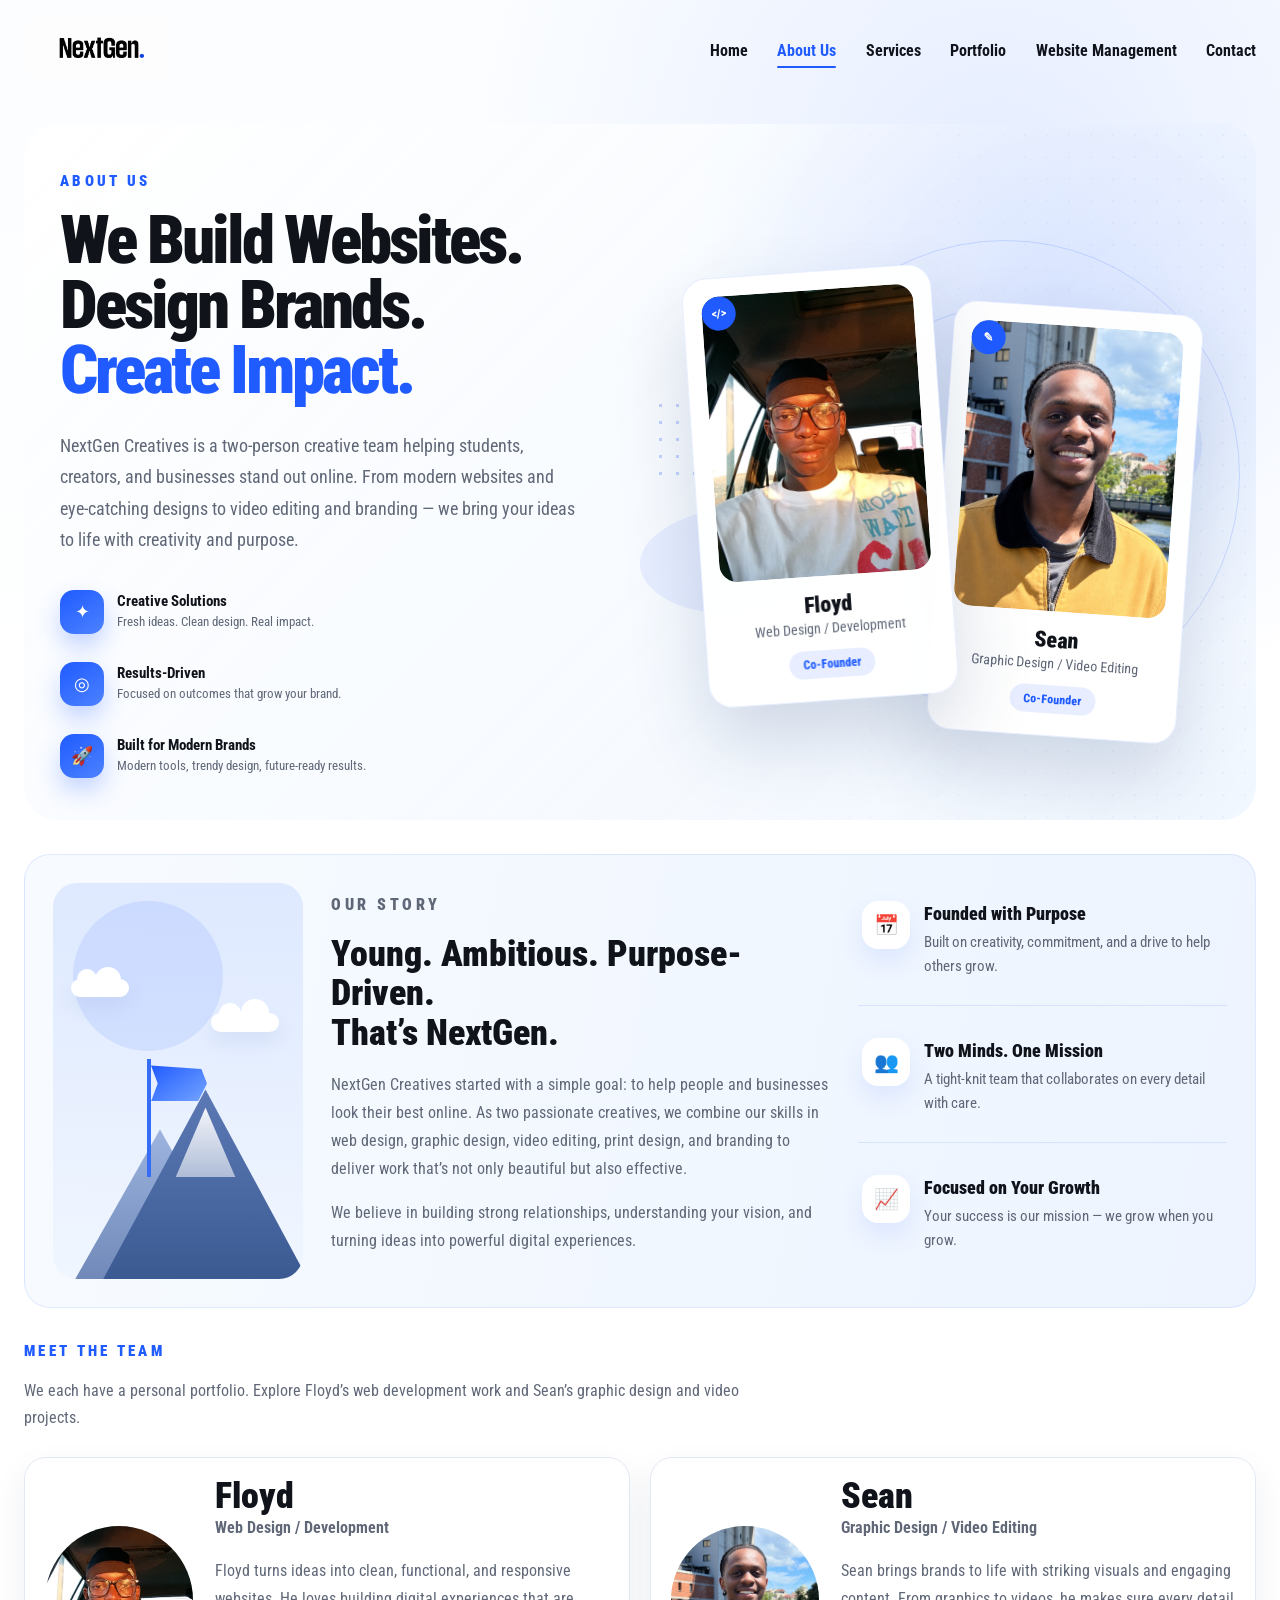
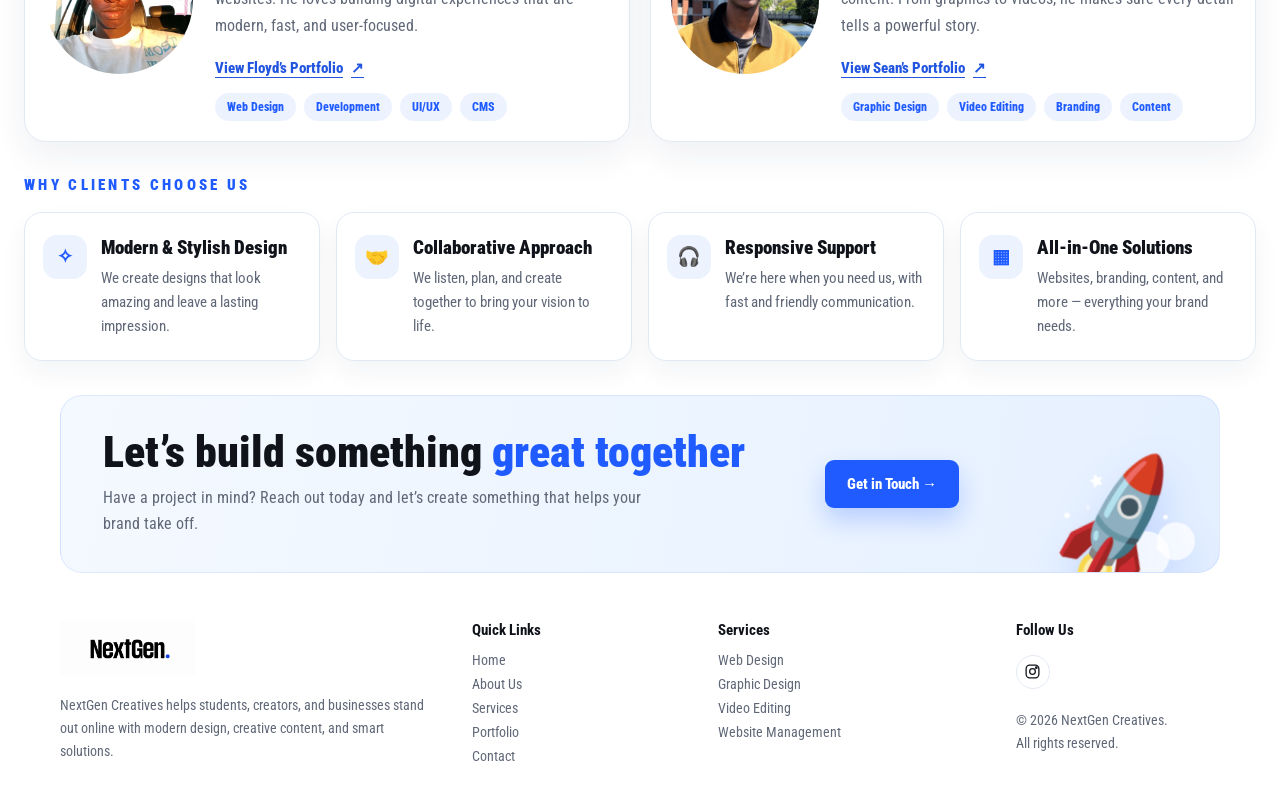
==== commit 8750d7bc: "Replace CV services with graphic design work and add founder portfolio links" ====
--- a/About Us.html
+++ b/About Us.html
@@ -50,7 +50,7 @@
             <p class="about-lead">
                 NextGen Creatives is a two-person creative team helping students, creators,
                 and businesses stand out online. From modern websites and eye-catching designs
-                to video editing, CVs, and branding — we bring your ideas to life with creativity and purpose.
+                to video editing and branding — we bring your ideas to life with creativity and purpose.
             </p>
 
             <div class="about-benefits" aria-label="Our strengths">
@@ -92,7 +92,7 @@
                     <img src="Profile Img/sean.jpeg" alt="Sean - Co-Founder of NextGen Creatives">
                 </div>
                 <h3>Sean</h3>
-                <p>Creative Design / Editing</p>
+                <p>Graphic Design / Video Editing</p>
                 <span class="founder-pill">Co-Founder</span>
             </article>
         </div>
@@ -115,7 +115,7 @@
             <p>
                 NextGen Creatives started with a simple goal: to help people and businesses look their best online.
                 As two passionate creatives, we combine our skills in web design, graphic design, video editing,
-                CV creation, and branding to deliver work that’s not only beautiful but also effective.
+                print design, and branding to deliver work that’s not only beautiful but also effective.
             </p>
             <p>
                 We believe in building strong relationships, understanding your vision,
@@ -151,6 +151,7 @@
     <section class="about-team" aria-labelledby="team-title">
         <p class="section-eyebrow">Meet The Team</p>
         <h2 id="team-title" class="sr-only">Meet the NextGen Creatives team</h2>
+        <p class="team-portfolio-intro">We each have a personal portfolio. Explore Floyd’s web development work and Sean’s graphic design and video projects.</p>
 
         <div class="team-grid">
             <article class="team-member-card">
@@ -164,6 +165,7 @@
                         Floyd turns ideas into clean, functional, and responsive websites.
                         He loves building digital experiences that are modern, fast, and user-focused.
                     </p>
+                    <a class="team-portfolio-link" href="https://floydkabungo.github.io/FLOYD-PORTFOLIO/" target="_blank" rel="noopener noreferrer">View Floyd’s Portfolio <span aria-hidden="true">↗</span></a>
                     <div class="skill-tags" aria-label="Floyd key skills">
                         <span>Web Design</span>
                         <span>Development</span>
@@ -179,11 +181,12 @@
                 </div>
                 <div class="team-member-copy">
                     <h3>Sean</h3>
-                    <p class="team-role">Creative Design / Editing</p>
+                    <p class="team-role">Graphic Design / Video Editing</p>
                     <p>
                         Sean brings brands to life with striking visuals and engaging content.
                         From graphics to videos, he makes sure every detail tells a powerful story.
                     </p>
+                    <a class="team-portfolio-link" href="https://floydkabungo.github.io/Sean-Muringani-Portfolio/" target="_blank" rel="noopener noreferrer">View Sean’s Portfolio <span aria-hidden="true">↗</span></a>
                     <div class="skill-tags" aria-label="Sean key skills">
                         <span>Graphic Design</span>
                         <span>Video Editing</span>
@@ -264,7 +267,7 @@
         <a href="Services.html">Web Design</a>
         <a href="Services.html">Graphic Design</a>
         <a href="Services.html">Video Editing</a>
-        <a href="Services.html">CV Creation</a>
+
         <a href="Website Management.html">Website Management</a>
     </div>
 
--- a/Style.css
+++ b/Style.css
@@ -976,20 +976,6 @@
     margin-bottom: 8px;
 }
 
-.cv-holder {
-    display: flex;
-    justify-content: center;
-}
-
-.cv-a4 {
-    width: auto !important;
-    height: 700px !important;
-    aspect-ratio: 1 / 1.414;
-    object-fit: contain !important;
-    box-shadow: 0 20px 45px rgba(0,0,0,0.12);
-    background: white;
-}
-
 .contact-grid {
     display: grid;
     grid-template-columns: 1fr 1fr;
@@ -1570,13 +1556,6 @@
         height: auto;
         aspect-ratio: 16 / 9;
         object-fit: cover;
-    }
-
-    .cv-a4 {
-        width: 90% !important;
-        height: auto !important;
-        aspect-ratio: 1 / 1.414;
-        object-fit: contain !important;
     }
 
     .contact-panel,
@@ -2384,19 +2363,6 @@
     box-shadow: 0 8px 20px rgba(0,0,0,0.18);
 }
 
-.portfolio-page .cv-visual {
-    padding: 15px 26px;
-    background: linear-gradient(135deg, #27354d, #65738a);
-}
-
-.portfolio-page .cv-visual img {
-    width: 100%;
-    height: 100%;
-    object-fit: contain;
-    border-radius: 5px;
-    box-shadow: 0 12px 26px rgba(0,0,0,0.18);
-}
-
 .portfolio-page .website-visual {
     background:
         radial-gradient(circle at 75% 80%, rgba(38, 112, 255, 0.24), transparent 30%),
@@ -2690,6 +2656,203 @@
     transform: rotate(-8deg);
 }
 
+
+/* Tour Bus portfolio preview */
+.portfolio-page .tour-bus-visual {
+    position: relative;
+    isolation: isolate;
+    color: white;
+    background:
+        radial-gradient(circle at 82% 22%, rgba(255, 191, 71, 0.32), transparent 24%),
+        linear-gradient(135deg, #0a2234 0%, #123f55 46%, #d8872e 100%);
+}
+
+.portfolio-page .tour-bus-visual::before {
+    content: "";
+    position: absolute;
+    inset: auto -8% -32% 35%;
+    height: 72%;
+    z-index: -1;
+    border-radius: 55% 0 0 0;
+    background: linear-gradient(155deg, rgba(255,255,255,0.14), rgba(255,255,255,0.02));
+    transform: rotate(-5deg);
+}
+
+.portfolio-page .tour-browser-bar {
+    height: 30px;
+    display: flex;
+    align-items: center;
+    gap: 9px;
+    padding: 0 12px;
+    border-bottom: 1px solid rgba(255,255,255,0.12);
+    background: rgba(5, 24, 36, 0.38);
+    backdrop-filter: blur(8px);
+}
+
+.portfolio-page .tour-browser-dots {
+    display: flex;
+    gap: 4px;
+}
+
+.portfolio-page .tour-browser-dots i {
+    width: 6px;
+    height: 6px;
+    border-radius: 50%;
+    background: rgba(255,255,255,0.62);
+}
+
+.portfolio-page .tour-browser-bar small {
+    flex: 1;
+    font-size: 9px;
+    font-weight: 800;
+    letter-spacing: 0.08em;
+    text-transform: uppercase;
+}
+
+.portfolio-page .tour-browser-bar b {
+    font-size: 12px;
+}
+
+.portfolio-page .tour-preview-copy {
+    width: 62%;
+    padding: 25px 0 0 22px;
+    position: relative;
+    z-index: 3;
+}
+
+.portfolio-page .tour-preview-copy > span {
+    display: block;
+    margin-bottom: 7px;
+    color: #ffd486;
+    font-size: 8px;
+    font-weight: 900;
+    letter-spacing: 0.18em;
+}
+
+.portfolio-page .tour-preview-copy h4 {
+    margin: 0;
+    color: white;
+    font-size: 27px;
+    line-height: 0.98;
+    font-weight: 900;
+}
+
+.portfolio-page .tour-preview-copy p {
+    margin: 9px 0 12px;
+    color: rgba(255,255,255,0.76);
+    font-size: 9px;
+    line-height: 1.3;
+}
+
+.portfolio-page .tour-preview-copy strong {
+    display: inline-block;
+    padding: 7px 9px;
+    border-radius: 6px;
+    background: #f2a640;
+    color: #10293a;
+    font-size: 8px;
+    font-weight: 900;
+}
+
+.portfolio-page .tour-route {
+    width: 112px;
+    height: 80px;
+    position: absolute;
+    right: 11px;
+    top: 44px;
+    z-index: 2;
+    opacity: 0.8;
+}
+
+.portfolio-page .tour-route span {
+    width: 90px;
+    height: 44px;
+    position: absolute;
+    left: 8px;
+    top: 15px;
+    border-top: 2px dashed rgba(255,255,255,0.68);
+    border-radius: 50%;
+    transform: rotate(-13deg);
+}
+
+.portfolio-page .route-dot {
+    width: 7px;
+    height: 7px;
+    position: absolute;
+    z-index: 2;
+    border: 2px solid white;
+    border-radius: 50%;
+    background: #f2a640;
+    box-shadow: 0 0 0 3px rgba(242,166,64,0.16);
+}
+
+.portfolio-page .route-dot-one { left: 6px; top: 24px; }
+.portfolio-page .route-dot-two { left: 48px; top: 9px; }
+.portfolio-page .route-dot-three { right: 8px; top: 31px; }
+
+.portfolio-page .tour-bus-shape {
+    width: 135px;
+    height: 68px;
+    position: absolute;
+    right: 19px;
+    bottom: 18px;
+    z-index: 3;
+    filter: drop-shadow(0 13px 11px rgba(4, 18, 27, 0.28));
+}
+
+.portfolio-page .tour-bus-body {
+    width: 100%;
+    height: 43px;
+    position: absolute;
+    left: 0;
+    bottom: 10px;
+    border-radius: 12px 18px 7px 7px;
+    background: linear-gradient(180deg, #f4ad48, #dd842b);
+}
+
+.portfolio-page .tour-bus-body::after {
+    content: "TOURS";
+    position: absolute;
+    right: 12px;
+    bottom: 8px;
+    color: #163247;
+    font-size: 8px;
+    font-weight: 900;
+    letter-spacing: 0.14em;
+}
+
+.portfolio-page .tour-bus-windows {
+    width: 112px;
+    height: 22px;
+    display: grid;
+    grid-template-columns: repeat(4, 1fr);
+    gap: 3px;
+    position: absolute;
+    left: 8px;
+    top: 5px;
+    z-index: 2;
+}
+
+.portfolio-page .tour-bus-windows i {
+    border-radius: 4px 4px 2px 2px;
+    background: linear-gradient(180deg, #dff5ff, #7db0c7);
+    box-shadow: inset 0 0 0 1px rgba(255,255,255,0.34);
+}
+
+.portfolio-page .tour-wheel {
+    width: 18px;
+    height: 18px;
+    position: absolute;
+    bottom: 1px;
+    z-index: 4;
+    border: 4px solid #18232b;
+    border-radius: 50%;
+    background: #9eb0bb;
+}
+
+.portfolio-page .wheel-one { left: 20px; }
+.portfolio-page .wheel-two { right: 18px; }
+
 .portfolio-page .project-card-body {
     display: flex;
     flex: 1;
@@ -2712,7 +2875,6 @@
 }
 
 .portfolio-page .tag-video { background: #6b52e8; }
-.portfolio-page .tag-cv { background: #3268f5; }
 .portfolio-page .tag-web { background: #31b95f; }
 .portfolio-page .tag-brand { background: #8a50dc; }
 .portfolio-page .tag-graphic { background: #f3a21a; }
@@ -3443,7 +3605,7 @@
 .services-page .tag-web { background: #3268f5; }
 .services-page .tag-brand { background: #f3a21a; }
 .services-page .tag-video { background: #31b95f; }
-.services-page .tag-cv { background: #6b52e8; }
+.services-page .tag-print { background: #6b52e8; }
 .services-page .tag-graphic { background: #f39c12; }
 .services-page .tag-management { background: #10b5be; }
 .services-page .tag-hosting { background: #1a8e74; }
@@ -6837,8 +6999,8 @@
     font-size: 13px;
     box-shadow: 0 9px 20px rgba(0,0,0,0.18);
 }
-.home-page .home-cv-media { padding: 15px 28px; background: linear-gradient(135deg, #27354d, #65738a); }
-.home-page .home-cv-media img { object-fit: contain; }
+.home-page .home-graphic-media { padding: 15px 28px; background: linear-gradient(135deg, #27354d, #65738a); }
+.home-page .home-graphic-media img { object-fit: contain; }
 .home-page .home-work-copy { padding: 18px 20px 21px; }
 .home-page .home-work-copy > span { display: block; margin-bottom: 8px; color: var(--home-blue); font-size: 12px; font-weight: 900; text-transform: uppercase; letter-spacing: 0.1em; }
 .home-page .home-work-copy h3 { margin: 0 0 8px; font-size: 25px; font-weight: 900; }
@@ -7972,3 +8134,26 @@
         font-size: 31px;
     }
 }
+
+
+/* Graphic design portfolio and personal portfolio links */
+.portfolio-page .graphic-design-intro { max-width: 760px; margin: 0 auto 24px; color: var(--portfolio-muted); text-align: center; line-height: 1.65; scroll-margin-top: 110px; }
+.portfolio-page .graphic-visual { display: block; padding: 12px; background: #f2f4f8; }
+.portfolio-page .graphic-visual img { display: block; width: 100%; height: 100%; object-fit: contain; }
+.portfolio-page .graphic-logo-dark { background: #050505; }
+.portfolio-page .graphic-logo-white { background: white; }
+.portfolio-page .graphic-logo-white img { transform: scale(2); }
+.portfolio-page .tag-graphic { color: #28200a; background: #ffe3a0; }
+.services-page .print-service-media { background: #f8ede6; }
+.services-page .print-service-media img { object-fit: contain; }
+.about-page .team-portfolio-intro { max-width: 760px; margin: 0 0 26px; color: var(--about-muted); line-height: 1.65; }
+.about-page .team-portfolio-link { display: inline-flex; align-items: center; gap: 8px; margin: 4px 0 16px; color: #2255df; font-size: 15px; font-weight: 800; text-decoration: underline; text-underline-offset: 4px; }
+.team-portfolio-link:focus-visible, .graphic-visual:focus-visible { outline: 3px solid #2255df; outline-offset: 4px; }
+@media (max-width: 600px) {
+    .portfolio-page .portfolio-filters { display: grid; grid-template-columns: repeat(2, minmax(0, 1fr)); gap: 10px; overflow: visible; }
+    .portfolio-page .portfolio-filter { min-width: 0; width: 100%; padding: 12px 8px; }
+    .portfolio-page .portfolio-grid { grid-template-columns: 1fr; }
+    .portfolio-page .project-card:nth-child(3) { margin-top: 0; }
+    .portfolio-page .project-card:not(:first-child) .graphic-visual { height: 300px; }
+    .about-page .team-portfolio-link { font-size: 13px; }
+}
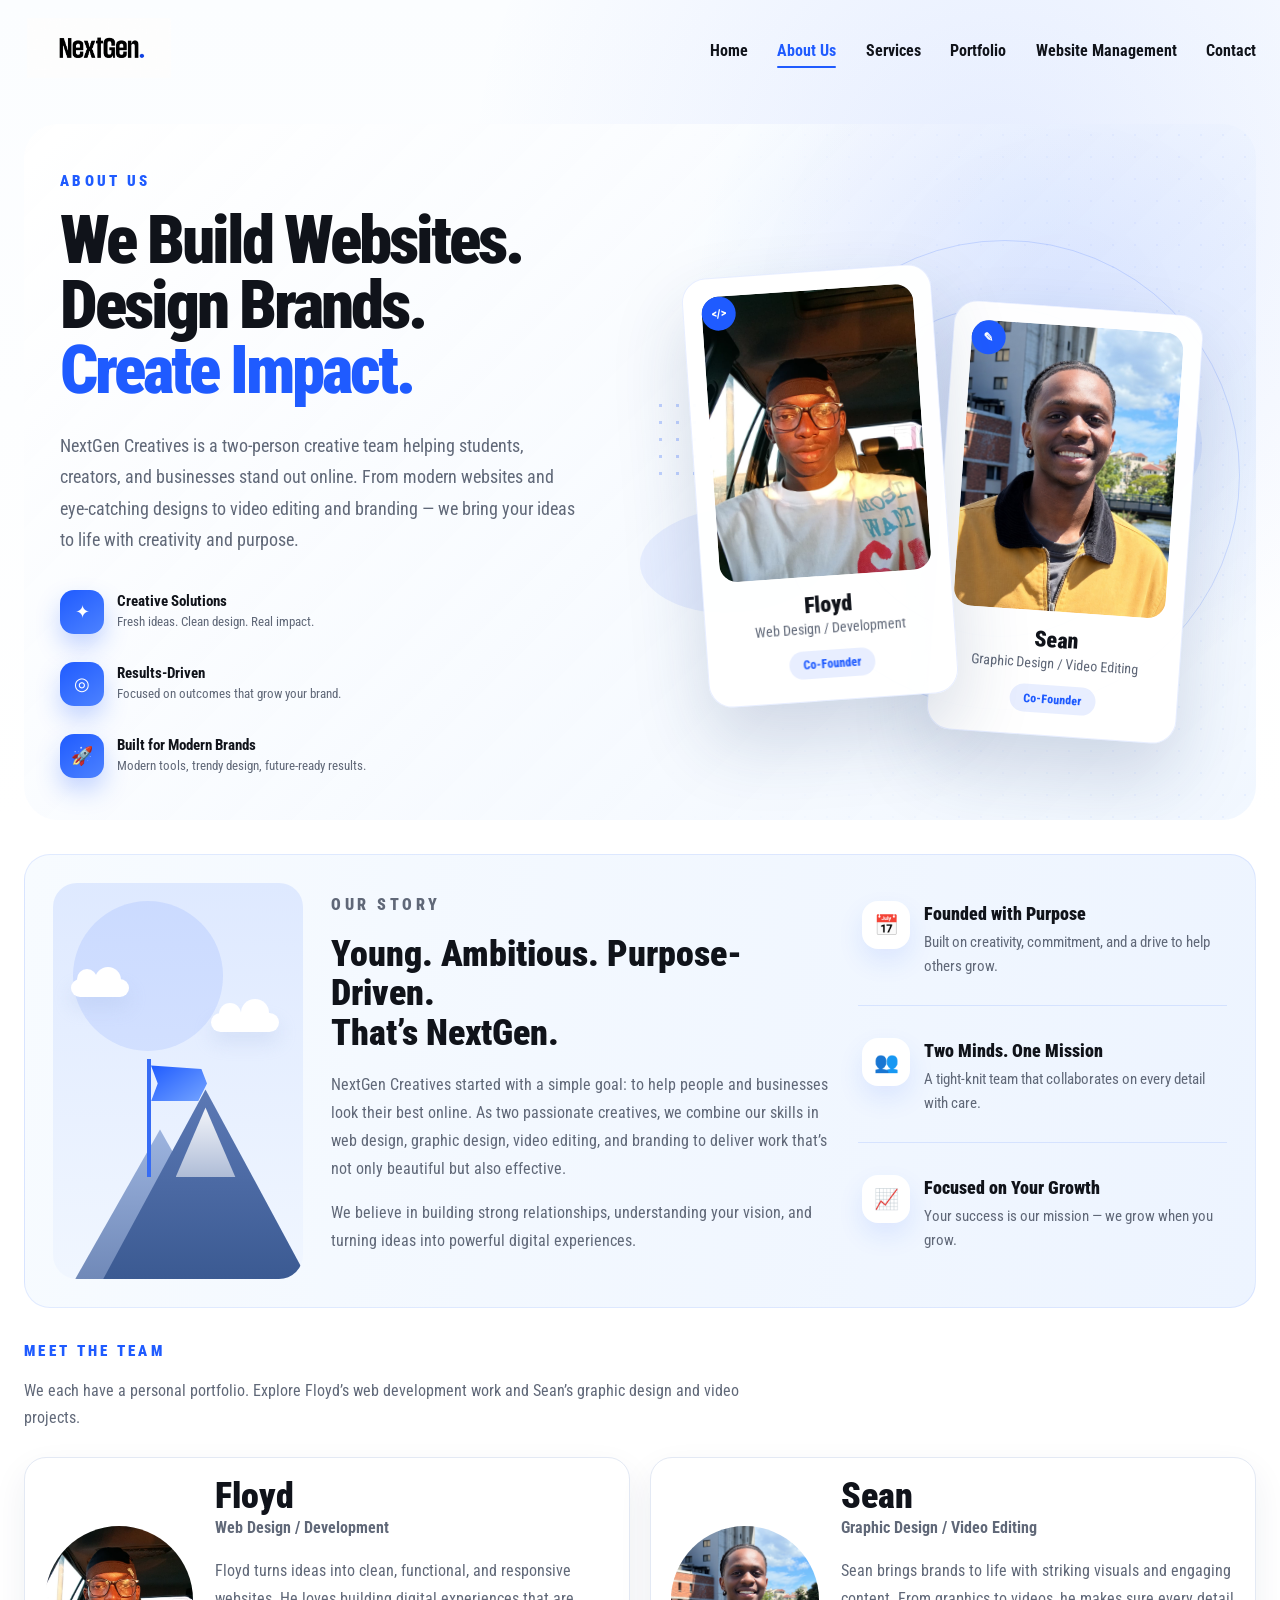
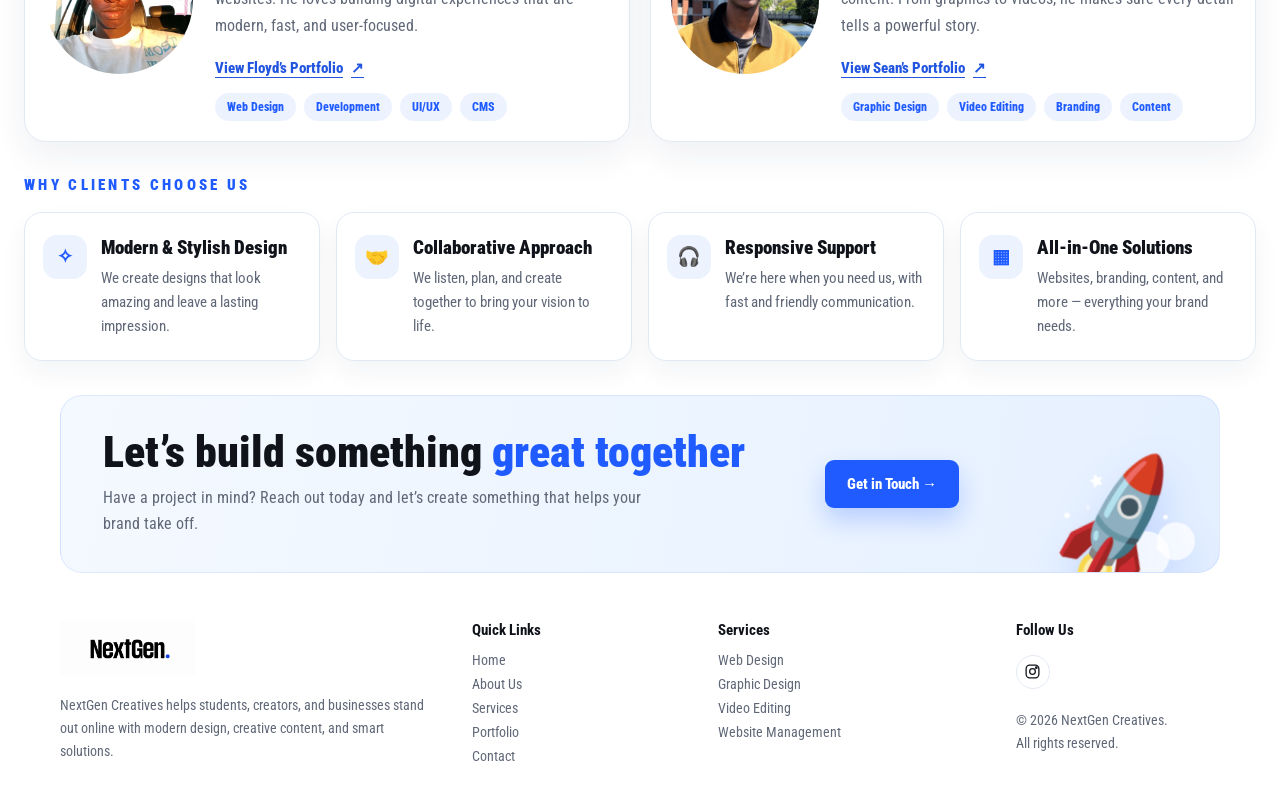
==== commit 0adf3060: "Remove separate print and editorial service; keep work under graphic design" ====
--- a/About Us.html
+++ b/About Us.html
@@ -115,7 +115,7 @@
             <p>
                 NextGen Creatives started with a simple goal: to help people and businesses look their best online.
                 As two passionate creatives, we combine our skills in web design, graphic design, video editing,
-                print design, and branding to deliver work that’s not only beautiful but also effective.
+                and branding to deliver work that’s not only beautiful but also effective.
             </p>
             <p>
                 We believe in building strong relationships, understanding your vision,
--- a/Style.css
+++ b/Style.css
@@ -3605,7 +3605,6 @@
 .services-page .tag-web { background: #3268f5; }
 .services-page .tag-brand { background: #f3a21a; }
 .services-page .tag-video { background: #31b95f; }
-.services-page .tag-print { background: #6b52e8; }
 .services-page .tag-graphic { background: #f39c12; }
 .services-page .tag-management { background: #10b5be; }
 .services-page .tag-hosting { background: #1a8e74; }
@@ -8144,8 +8143,6 @@
 .portfolio-page .graphic-logo-white { background: white; }
 .portfolio-page .graphic-logo-white img { transform: scale(2); }
 .portfolio-page .tag-graphic { color: #28200a; background: #ffe3a0; }
-.services-page .print-service-media { background: #f8ede6; }
-.services-page .print-service-media img { object-fit: contain; }
 .about-page .team-portfolio-intro { max-width: 760px; margin: 0 0 26px; color: var(--about-muted); line-height: 1.65; }
 .about-page .team-portfolio-link { display: inline-flex; align-items: center; gap: 8px; margin: 4px 0 16px; color: #2255df; font-size: 15px; font-weight: 800; text-decoration: underline; text-underline-offset: 4px; }
 .team-portfolio-link:focus-visible, .graphic-visual:focus-visible { outline: 3px solid #2255df; outline-offset: 4px; }
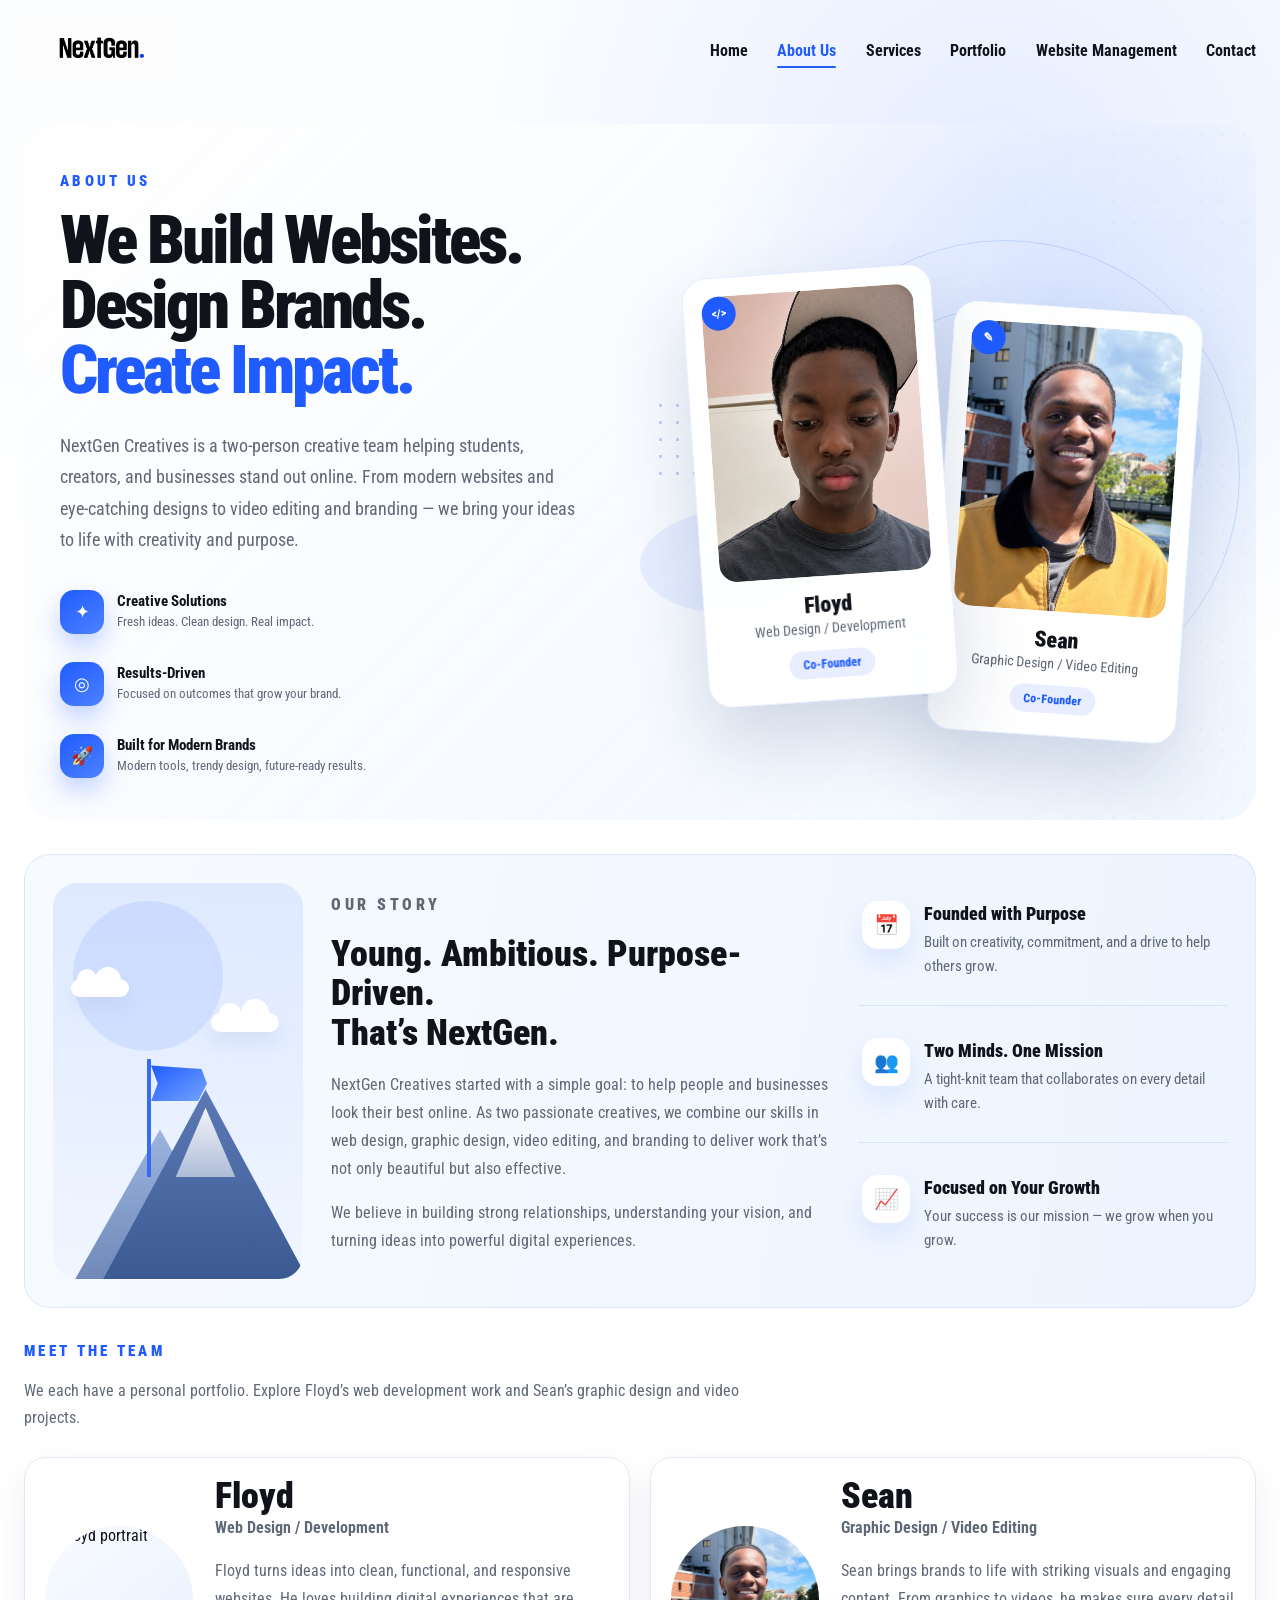
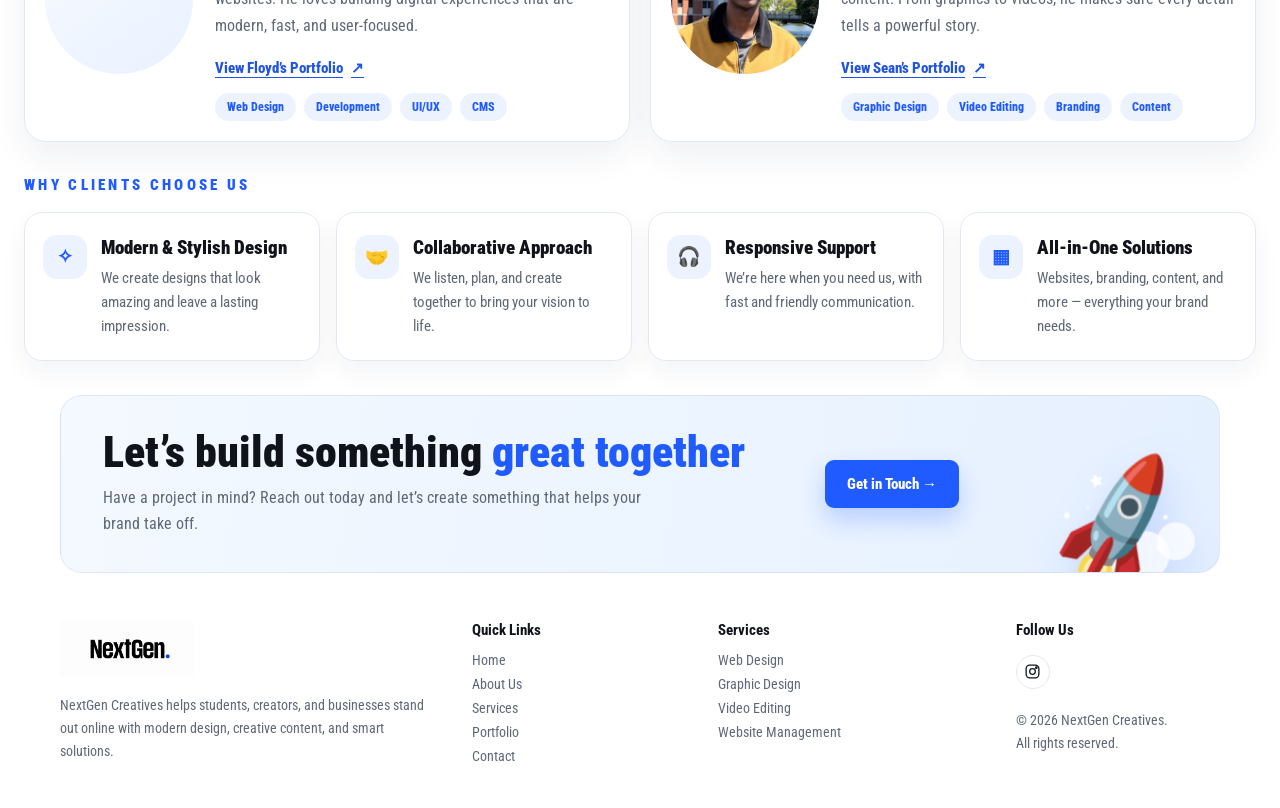
==== commit a9b00445: "Update website" ====
--- a/About Us.html
+++ b/About Us.html
@@ -1,5 +1,6 @@
 <!DOCTYPE html>
 <html lang="en">
+
 <head>
     <title>About Us - NextGen Creatives</title>
     <link rel="stylesheet" href="Style.css">
@@ -8,284 +9,299 @@
 
     <meta charset="UTF-8">
     <meta name="viewport" content="width=device-width, initial-scale=1.0">
-    <meta name="description" content="Learn more about NextGen Creatives, the two-person creative team behind modern websites, branding, graphic design, video editing, and digital support.">
+    <meta name="description"
+        content="Learn more about NextGen Creatives, the two-person creative team behind modern websites, branding, graphic design, video editing, and digital support.">
 
     <link rel="preconnect" href="https://fonts.googleapis.com">
     <link rel="preconnect" href="https://fonts.gstatic.com" crossorigin>
-    <link href="https://fonts.googleapis.com/css2?family=Roboto+Condensed:wght@300;400;500;600;700;800;900&display=swap" rel="stylesheet">
+    <link href="https://fonts.googleapis.com/css2?family=Roboto+Condensed:wght@300;400;500;600;700;800;900&display=swap"
+        rel="stylesheet">
 
     <script async src="https://www.googletagmanager.com/gtag/js?id=G-ZVE3HM8TDV"></script>
     <script>
         window.dataLayer = window.dataLayer || [];
-        function gtag(){dataLayer.push(arguments);}
+        function gtag() { dataLayer.push(arguments); }
         gtag('js', new Date());
         gtag('config', 'G-ZVE3HM8TDV');
     </script>
 </head>
+
 <body class="about-page">
-<header class="site-header">
-    <a href="index.html" class="logo-link" aria-label="NextGen Creatives home">
-        <img src="Assets/Gen.png" alt="NextGen Creatives Logo" class="logo">
-    </a>
-
-    <button class="menu-toggle" type="button" aria-label="Open navigation" aria-expanded="false">
-        <span></span><span></span><span></span>
-    </button>
-
-    <nav class="site-nav" aria-label="Main navigation">
-        <a href="index.html">Home</a>
-        <a href="About Us.html" class="active">About Us</a>
-        <a href="Services.html">Services</a>
-        <a href="Portfolio.html">Portfolio</a>
-        <a href="Website Management.html">Website Management</a>
-        <a href="Contact Page.html">Contact</a>
-    </nav>
-</header>
-
-<main>
-    <section class="about-hero" aria-labelledby="about-title">
-        <div class="about-hero-copy">
-            <p class="about-eyebrow">About Us</p>
-            <h1 id="about-title">We Build Websites.<br>Design Brands.<br><span>Create Impact.</span></h1>
-            <p class="about-lead">
-                NextGen Creatives is a two-person creative team helping students, creators,
-                and businesses stand out online. From modern websites and eye-catching designs
-                to video editing and branding — we bring your ideas to life with creativity and purpose.
-            </p>
-
-            <div class="about-benefits" aria-label="Our strengths">
-                <div class="about-benefit">
-                    <span class="benefit-icon">✦</span>
-                    <span><strong>Creative Solutions</strong><small>Fresh ideas. Clean design. Real impact.</small></span>
+    <header class="site-header">
+        <a href="index.html" class="logo-link" aria-label="NextGen Creatives home">
+            <img src="Assets/Gen.png" alt="NextGen Creatives Logo" class="logo">
+        </a>
+
+        <button class="menu-toggle" type="button" aria-label="Open navigation" aria-expanded="false">
+            <span></span><span></span><span></span>
+        </button>
+
+        <nav class="site-nav" aria-label="Main navigation">
+            <a href="index.html">Home</a>
+            <a href="About Us.html" class="active">About Us</a>
+            <a href="Services.html">Services</a>
+            <a href="Portfolio.html">Portfolio</a>
+            <a href="Website Management.html">Website Management</a>
+            <a href="Contact Page.html">Contact</a>
+        </nav>
+    </header>
+
+    <main>
+        <section class="about-hero" aria-labelledby="about-title">
+            <div class="about-hero-copy">
+                <p class="about-eyebrow">About Us</p>
+                <h1 id="about-title">We Build Websites.<br>Design Brands.<br><span>Create Impact.</span></h1>
+                <p class="about-lead">
+                    NextGen Creatives is a two-person creative team helping students, creators,
+                    and businesses stand out online. From modern websites and eye-catching designs
+                    to video editing and branding — we bring your ideas to life with creativity and purpose.
+                </p>
+
+                <div class="about-benefits" aria-label="Our strengths">
+                    <div class="about-benefit">
+                        <span class="benefit-icon">✦</span>
+                        <span><strong>Creative Solutions</strong><small>Fresh ideas. Clean design. Real
+                                impact.</small></span>
+                    </div>
+                    <div class="about-benefit">
+                        <span class="benefit-icon">◎</span>
+                        <span><strong>Results-Driven</strong><small>Focused on outcomes that grow your
+                                brand.</small></span>
+                    </div>
+                    <div class="about-benefit">
+                        <span class="benefit-icon">🚀</span>
+                        <span><strong>Built for Modern Brands</strong><small>Modern tools, trendy design, future-ready
+                                results.</small></span>
+                    </div>
                 </div>
-                <div class="about-benefit">
-                    <span class="benefit-icon">◎</span>
-                    <span><strong>Results-Driven</strong><small>Focused on outcomes that grow your brand.</small></span>
-                </div>
-                <div class="about-benefit">
-                    <span class="benefit-icon">🚀</span>
-                    <span><strong>Built for Modern Brands</strong><small>Modern tools, trendy design, future-ready results.</small></span>
-                </div>
-            </div>
+            </div>
+
+            <div class="about-hero-visual" aria-hidden="true">
+                <div class="hero-orbit hero-orbit-one"></div>
+                <div class="hero-orbit hero-orbit-two"></div>
+                <div class="hero-dots"></div>
+                <div class="hero-blob hero-blob-one"></div>
+                <div class="hero-blob hero-blob-two"></div>
+
+                <article class="founder-card founder-card-floyd">
+                    <span class="founder-icon">&lt;/&gt;</span>
+                    <div class="founder-image-wrap">
+                        <img src="Profile Img/floyd.png" alt="Floyd - Co-Founder of NextGen Creatives">
+                    </div>
+                    <h3>Floyd</h3>
+                    <p>Web Design / Development</p>
+                    <span class="founder-pill">Co-Founder</span>
+                </article>
+
+                <article class="founder-card founder-card-sean">
+                    <span class="founder-icon">✎</span>
+                    <div class="founder-image-wrap">
+                        <img src="Profile Img/sean.jpeg" alt="Sean - Co-Founder of NextGen Creatives">
+                    </div>
+                    <h3>Sean</h3>
+                    <p>Graphic Design / Video Editing</p>
+                    <span class="founder-pill">Co-Founder</span>
+                </article>
+            </div>
+        </section>
+
+        <section class="story-panel" aria-labelledby="story-title">
+            <div class="story-art" aria-hidden="true">
+                <div class="story-moon"></div>
+                <div class="story-cloud story-cloud-one"></div>
+                <div class="story-cloud story-cloud-two"></div>
+                <div class="story-mountain mountain-back"></div>
+                <div class="story-mountain mountain-front"></div>
+                <div class="story-flag-pole"></div>
+                <div class="story-flag"></div>
+            </div>
+
+            <div class="story-copy">
+                <p class="section-eyebrow">Our Story</p>
+                <h2 id="story-title">Young. Ambitious. Purpose-Driven.<br>That’s NextGen.</h2>
+                <p>
+                    NextGen Creatives started with a simple goal: to help people and businesses look their best online.
+                    As two passionate creatives, we combine our skills in web design, graphic design, video editing,
+                    and branding to deliver work that’s not only beautiful but also effective.
+                </p>
+                <p>
+                    We believe in building strong relationships, understanding your vision,
+                    and turning ideas into powerful digital experiences.
+                </p>
+            </div>
+
+            <div class="story-points">
+                <article class="story-point">
+                    <span class="point-icon">📅</span>
+                    <div>
+                        <h3>Founded with Purpose</h3>
+                        <p>Built on creativity, commitment, and a drive to help others grow.</p>
+                    </div>
+                </article>
+                <article class="story-point">
+                    <span class="point-icon">👥</span>
+                    <div>
+                        <h3>Two Minds. One Mission</h3>
+                        <p>A tight-knit team that collaborates on every detail with care.</p>
+                    </div>
+                </article>
+                <article class="story-point">
+                    <span class="point-icon">📈</span>
+                    <div>
+                        <h3>Focused on Your Growth</h3>
+                        <p>Your success is our mission — we grow when you grow.</p>
+                    </div>
+                </article>
+            </div>
+        </section>
+
+        <section class="about-team" aria-labelledby="team-title">
+            <p class="section-eyebrow">Meet The Team</p>
+            <h2 id="team-title" class="sr-only">Meet the NextGen Creatives team</h2>
+            <p class="team-portfolio-intro">We each have a personal portfolio. Explore Floyd’s web development work and
+                Sean’s graphic design and video projects.</p>
+
+            <div class="team-grid">
+                <article class="team-member-card">
+                    <div class="team-member-avatar">
+                        <img src="Profile Img/floyd.jpeg" alt="Floyd portrait">
+                    </div>
+                    <div class="team-member-copy">
+                        <h3>Floyd</h3>
+                        <p class="team-role">Web Design / Development</p>
+                        <p>
+                            Floyd turns ideas into clean, functional, and responsive websites.
+                            He loves building digital experiences that are modern, fast, and user-focused.
+                        </p>
+                        <a class="team-portfolio-link" href="https://floydkabungo.github.io/FLOYD-PORTFOLIO/"
+                            target="_blank" rel="noopener noreferrer">View Floyd’s Portfolio <span
+                                aria-hidden="true">↗</span></a>
+                        <div class="skill-tags" aria-label="Floyd key skills">
+                            <span>Web Design</span>
+                            <span>Development</span>
+                            <span>UI/UX</span>
+                            <span>CMS</span>
+                        </div>
+                    </div>
+                </article>
+
+                <article class="team-member-card">
+                    <div class="team-member-avatar">
+                        <img src="Profile Img/sean.jpeg" alt="Sean portrait">
+                    </div>
+                    <div class="team-member-copy">
+                        <h3>Sean</h3>
+                        <p class="team-role">Graphic Design / Video Editing</p>
+                        <p>
+                            Sean brings brands to life with striking visuals and engaging content.
+                            From graphics to videos, he makes sure every detail tells a powerful story.
+                        </p>
+                        <a class="team-portfolio-link" href="https://floydkabungo.github.io/Sean-Muringani-Portfolio/"
+                            target="_blank" rel="noopener noreferrer">View Sean’s Portfolio <span
+                                aria-hidden="true">↗</span></a>
+                        <div class="skill-tags" aria-label="Sean key skills">
+                            <span>Graphic Design</span>
+                            <span>Video Editing</span>
+                            <span>Branding</span>
+                            <span>Content</span>
+                        </div>
+                    </div>
+                </article>
+            </div>
+        </section>
+
+        <section class="about-why" aria-labelledby="why-title">
+            <p class="section-eyebrow">Why Clients Choose Us</p>
+            <h2 id="why-title" class="sr-only">Why clients choose NextGen Creatives</h2>
+
+            <div class="why-grid">
+                <article class="why-card">
+                    <span class="why-icon">✧</span>
+                    <div>
+                        <h3>Modern & Stylish Design</h3>
+                        <p>We create designs that look amazing and leave a lasting impression.</p>
+                    </div>
+                </article>
+
+                <article class="why-card">
+                    <span class="why-icon">🤝</span>
+                    <div>
+                        <h3>Collaborative Approach</h3>
+                        <p>We listen, plan, and create together to bring your vision to life.</p>
+                    </div>
+                </article>
+
+                <article class="why-card">
+                    <span class="why-icon">🎧</span>
+                    <div>
+                        <h3>Responsive Support</h3>
+                        <p>We’re here when you need us, with fast and friendly communication.</p>
+                    </div>
+                </article>
+
+                <article class="why-card">
+                    <span class="why-icon">▦</span>
+                    <div>
+                        <h3>All-in-One Solutions</h3>
+                        <p>Websites, branding, content, and more — everything your brand needs.</p>
+                    </div>
+                </article>
+            </div>
+        </section>
+
+        <section class="about-cta" aria-labelledby="about-cta-title">
+            <div>
+                <h2 id="about-cta-title">Let’s build something <span>great together</span></h2>
+                <p>Have a project in mind? Reach out today and let’s create something that helps your brand take off.
+                </p>
+            </div>
+            <a href="Contact Page.html" class="about-cta-button">Get in Touch <b>→</b></a>
+            <div class="rocket-art" aria-hidden="true">🚀<i></i><i></i><i></i></div>
+        </section>
+    </main>
+
+    <footer class="site-footer">
+        <div class="footer-brand">
+            <img src="Assets/Gen.png" alt="NextGen Creatives">
+            <p>NextGen Creatives helps students, creators, and businesses stand out online with modern design, creative
+                content, and smart solutions.</p>
         </div>
 
-        <div class="about-hero-visual" aria-hidden="true">
-            <div class="hero-orbit hero-orbit-one"></div>
-            <div class="hero-orbit hero-orbit-two"></div>
-            <div class="hero-dots"></div>
-            <div class="hero-blob hero-blob-one"></div>
-            <div class="hero-blob hero-blob-two"></div>
-
-            <article class="founder-card founder-card-floyd">
-                <span class="founder-icon">&lt;/&gt;</span>
-                <div class="founder-image-wrap">
-                    <img src="Profile Img/floyd.jpeg" alt="Floyd - Co-Founder of NextGen Creatives">
-                </div>
-                <h3>Floyd</h3>
-                <p>Web Design / Development</p>
-                <span class="founder-pill">Co-Founder</span>
-            </article>
-
-            <article class="founder-card founder-card-sean">
-                <span class="founder-icon">✎</span>
-                <div class="founder-image-wrap">
-                    <img src="Profile Img/sean.jpeg" alt="Sean - Co-Founder of NextGen Creatives">
-                </div>
-                <h3>Sean</h3>
-                <p>Graphic Design / Video Editing</p>
-                <span class="founder-pill">Co-Founder</span>
-            </article>
+        <div class="footer-column">
+            <h3>Quick Links</h3>
+            <a href="index.html">Home</a>
+            <a href="About Us.html">About Us</a>
+            <a href="Services.html">Services</a>
+            <a href="Portfolio.html">Portfolio</a>
+            <a href="Contact Page.html">Contact</a>
         </div>
-    </section>
-
-    <section class="story-panel" aria-labelledby="story-title">
-        <div class="story-art" aria-hidden="true">
-            <div class="story-moon"></div>
-            <div class="story-cloud story-cloud-one"></div>
-            <div class="story-cloud story-cloud-two"></div>
-            <div class="story-mountain mountain-back"></div>
-            <div class="story-mountain mountain-front"></div>
-            <div class="story-flag-pole"></div>
-            <div class="story-flag"></div>
+
+        <div class="footer-column">
+            <h3>Services</h3>
+            <a href="Services.html">Web Design</a>
+            <a href="Services.html">Graphic Design</a>
+            <a href="Services.html">Video Editing</a>
+
+            <a href="Website Management.html">Website Management</a>
         </div>
 
-        <div class="story-copy">
-            <p class="section-eyebrow">Our Story</p>
-            <h2 id="story-title">Young. Ambitious. Purpose-Driven.<br>That’s NextGen.</h2>
-            <p>
-                NextGen Creatives started with a simple goal: to help people and businesses look their best online.
-                As two passionate creatives, we combine our skills in web design, graphic design, video editing,
-                and branding to deliver work that’s not only beautiful but also effective.
-            </p>
-            <p>
-                We believe in building strong relationships, understanding your vision,
-                and turning ideas into powerful digital experiences.
-            </p>
+        <div class="footer-column footer-social">
+            <h3>Follow Us</h3>
+            <div class="social-links" aria-label="Social links">
+                <a href="https://www.instagram.com/nextgencreatives.za/" target="_blank" rel="noopener noreferrer"
+                    aria-label="Follow NextGen Creatives on Instagram" title="Instagram">
+                    <svg viewBox="0 0 24 24" aria-hidden="true" focusable="false">
+                        <rect x="3" y="3" width="18" height="18" rx="5"></rect>
+                        <circle cx="12" cy="12" r="4"></circle>
+                        <circle cx="17.4" cy="6.6" r="1"></circle>
+                    </svg>
+                </a>
+            </div>
+            <p>© 2026 NextGen Creatives.<br>All rights reserved.</p>
         </div>
-
-        <div class="story-points">
-            <article class="story-point">
-                <span class="point-icon">📅</span>
-                <div>
-                    <h3>Founded with Purpose</h3>
-                    <p>Built on creativity, commitment, and a drive to help others grow.</p>
-                </div>
-            </article>
-            <article class="story-point">
-                <span class="point-icon">👥</span>
-                <div>
-                    <h3>Two Minds. One Mission</h3>
-                    <p>A tight-knit team that collaborates on every detail with care.</p>
-                </div>
-            </article>
-            <article class="story-point">
-                <span class="point-icon">📈</span>
-                <div>
-                    <h3>Focused on Your Growth</h3>
-                    <p>Your success is our mission — we grow when you grow.</p>
-                </div>
-            </article>
-        </div>
-    </section>
-
-    <section class="about-team" aria-labelledby="team-title">
-        <p class="section-eyebrow">Meet The Team</p>
-        <h2 id="team-title" class="sr-only">Meet the NextGen Creatives team</h2>
-        <p class="team-portfolio-intro">We each have a personal portfolio. Explore Floyd’s web development work and Sean’s graphic design and video projects.</p>
-
-        <div class="team-grid">
-            <article class="team-member-card">
-                <div class="team-member-avatar">
-                    <img src="Profile Img/floyd.jpeg" alt="Floyd portrait">
-                </div>
-                <div class="team-member-copy">
-                    <h3>Floyd</h3>
-                    <p class="team-role">Web Design / Development</p>
-                    <p>
-                        Floyd turns ideas into clean, functional, and responsive websites.
-                        He loves building digital experiences that are modern, fast, and user-focused.
-                    </p>
-                    <a class="team-portfolio-link" href="https://floydkabungo.github.io/FLOYD-PORTFOLIO/" target="_blank" rel="noopener noreferrer">View Floyd’s Portfolio <span aria-hidden="true">↗</span></a>
-                    <div class="skill-tags" aria-label="Floyd key skills">
-                        <span>Web Design</span>
-                        <span>Development</span>
-                        <span>UI/UX</span>
-                        <span>CMS</span>
-                    </div>
-                </div>
-            </article>
-
-            <article class="team-member-card">
-                <div class="team-member-avatar">
-                    <img src="Profile Img/sean.jpeg" alt="Sean portrait">
-                </div>
-                <div class="team-member-copy">
-                    <h3>Sean</h3>
-                    <p class="team-role">Graphic Design / Video Editing</p>
-                    <p>
-                        Sean brings brands to life with striking visuals and engaging content.
-                        From graphics to videos, he makes sure every detail tells a powerful story.
-                    </p>
-                    <a class="team-portfolio-link" href="https://floydkabungo.github.io/Sean-Muringani-Portfolio/" target="_blank" rel="noopener noreferrer">View Sean’s Portfolio <span aria-hidden="true">↗</span></a>
-                    <div class="skill-tags" aria-label="Sean key skills">
-                        <span>Graphic Design</span>
-                        <span>Video Editing</span>
-                        <span>Branding</span>
-                        <span>Content</span>
-                    </div>
-                </div>
-            </article>
-        </div>
-    </section>
-
-    <section class="about-why" aria-labelledby="why-title">
-        <p class="section-eyebrow">Why Clients Choose Us</p>
-        <h2 id="why-title" class="sr-only">Why clients choose NextGen Creatives</h2>
-
-        <div class="why-grid">
-            <article class="why-card">
-                <span class="why-icon">✧</span>
-                <div>
-                    <h3>Modern & Stylish Design</h3>
-                    <p>We create designs that look amazing and leave a lasting impression.</p>
-                </div>
-            </article>
-
-            <article class="why-card">
-                <span class="why-icon">🤝</span>
-                <div>
-                    <h3>Collaborative Approach</h3>
-                    <p>We listen, plan, and create together to bring your vision to life.</p>
-                </div>
-            </article>
-
-            <article class="why-card">
-                <span class="why-icon">🎧</span>
-                <div>
-                    <h3>Responsive Support</h3>
-                    <p>We’re here when you need us, with fast and friendly communication.</p>
-                </div>
-            </article>
-
-            <article class="why-card">
-                <span class="why-icon">▦</span>
-                <div>
-                    <h3>All-in-One Solutions</h3>
-                    <p>Websites, branding, content, and more — everything your brand needs.</p>
-                </div>
-            </article>
-        </div>
-    </section>
-
-    <section class="about-cta" aria-labelledby="about-cta-title">
-        <div>
-            <h2 id="about-cta-title">Let’s build something <span>great together</span></h2>
-            <p>Have a project in mind? Reach out today and let’s create something that helps your brand take off.</p>
-        </div>
-        <a href="Contact Page.html" class="about-cta-button">Get in Touch <b>→</b></a>
-        <div class="rocket-art" aria-hidden="true">🚀<i></i><i></i><i></i></div>
-    </section>
-</main>
-
-<footer class="site-footer">
-    <div class="footer-brand">
-        <img src="Assets/Gen.png" alt="NextGen Creatives">
-        <p>NextGen Creatives helps students, creators, and businesses stand out online with modern design, creative content, and smart solutions.</p>
-    </div>
-
-    <div class="footer-column">
-        <h3>Quick Links</h3>
-        <a href="index.html">Home</a>
-        <a href="About Us.html">About Us</a>
-        <a href="Services.html">Services</a>
-        <a href="Portfolio.html">Portfolio</a>
-        <a href="Contact Page.html">Contact</a>
-    </div>
-
-    <div class="footer-column">
-        <h3>Services</h3>
-        <a href="Services.html">Web Design</a>
-        <a href="Services.html">Graphic Design</a>
-        <a href="Services.html">Video Editing</a>
-
-        <a href="Website Management.html">Website Management</a>
-    </div>
-
-    <div class="footer-column footer-social">
-        <h3>Follow Us</h3>
-        <div class="social-links" aria-label="Social links">
-            <a href="https://www.instagram.com/nextgencreatives.za/" target="_blank" rel="noopener noreferrer" aria-label="Follow NextGen Creatives on Instagram" title="Instagram">
-                <svg viewBox="0 0 24 24" aria-hidden="true" focusable="false">
-                    <rect x="3" y="3" width="18" height="18" rx="5"></rect>
-                    <circle cx="12" cy="12" r="4"></circle>
-                    <circle cx="17.4" cy="6.6" r="1"></circle>
-                </svg>
-            </a>
-        </div>
-        <p>© 2026 NextGen Creatives.<br>All rights reserved.</p>
-    </div>
-</footer>
-
-<script src="script.js"></script>
+    </footer>
+
+    <script src="script.js"></script>
 </body>
-</html>
+
+</html>
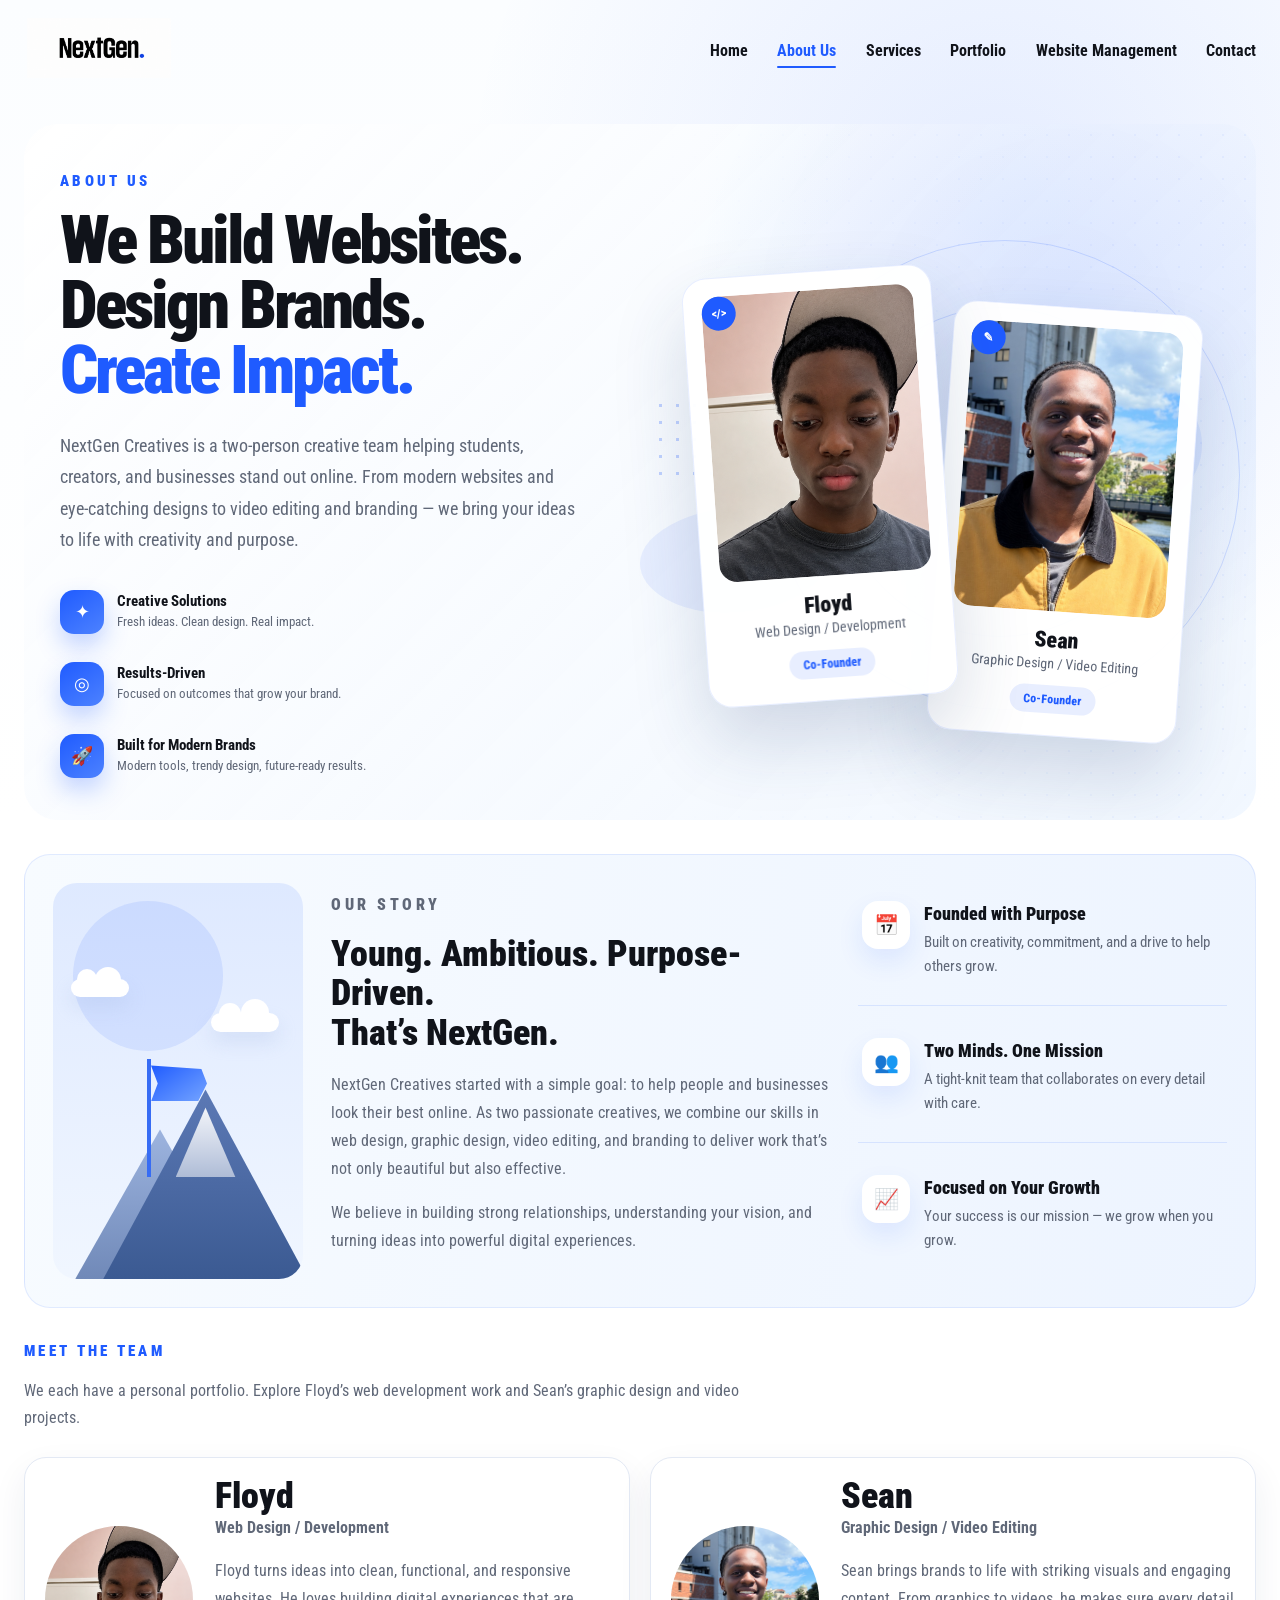
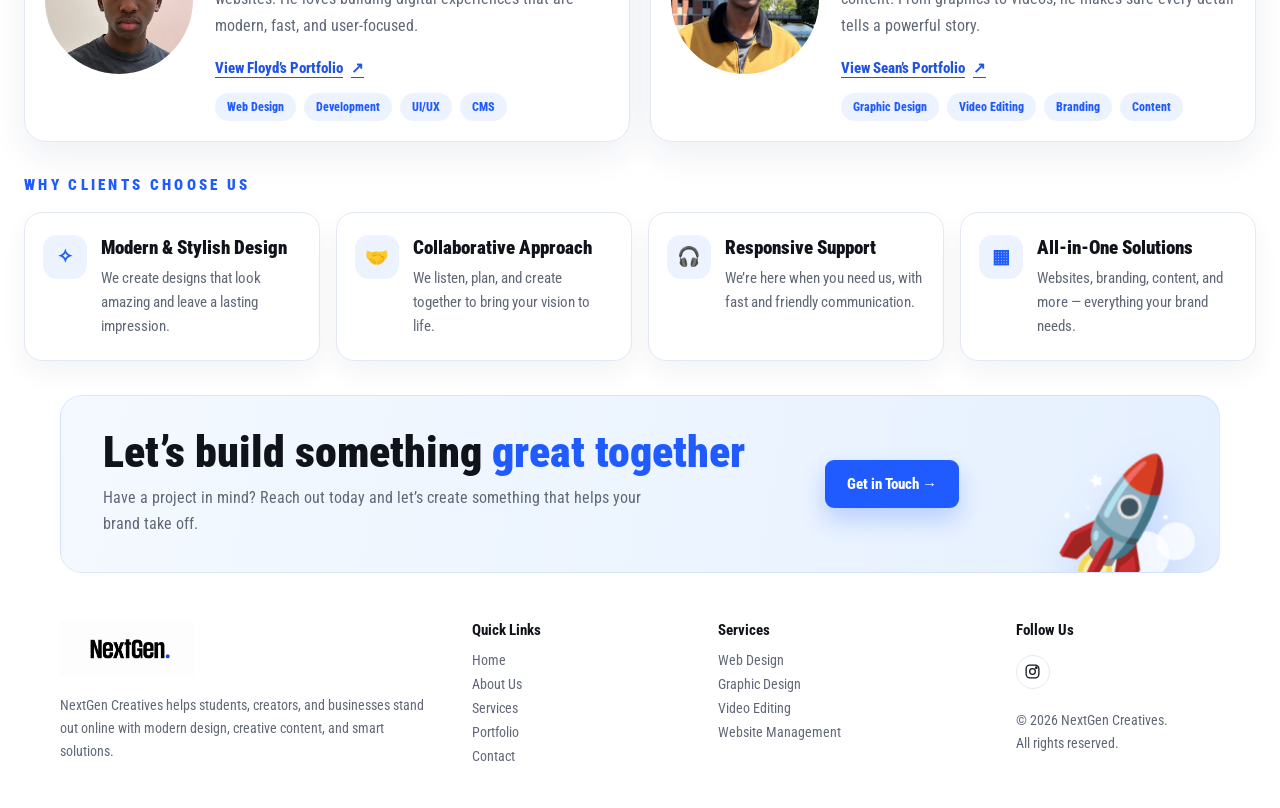
==== commit 297beb12: "Update NextGen Creatives website" ====
--- a/About Us.html
+++ b/About Us.html
@@ -164,7 +164,7 @@
             <div class="team-grid">
                 <article class="team-member-card">
                     <div class="team-member-avatar">
-                        <img src="Profile Img/floyd.jpeg" alt="Floyd portrait">
+                        <img src="Profile Img/floyd.png" alt="Floyd portrait">
                     </div>
                     <div class="team-member-copy">
                         <h3>Floyd</h3>
